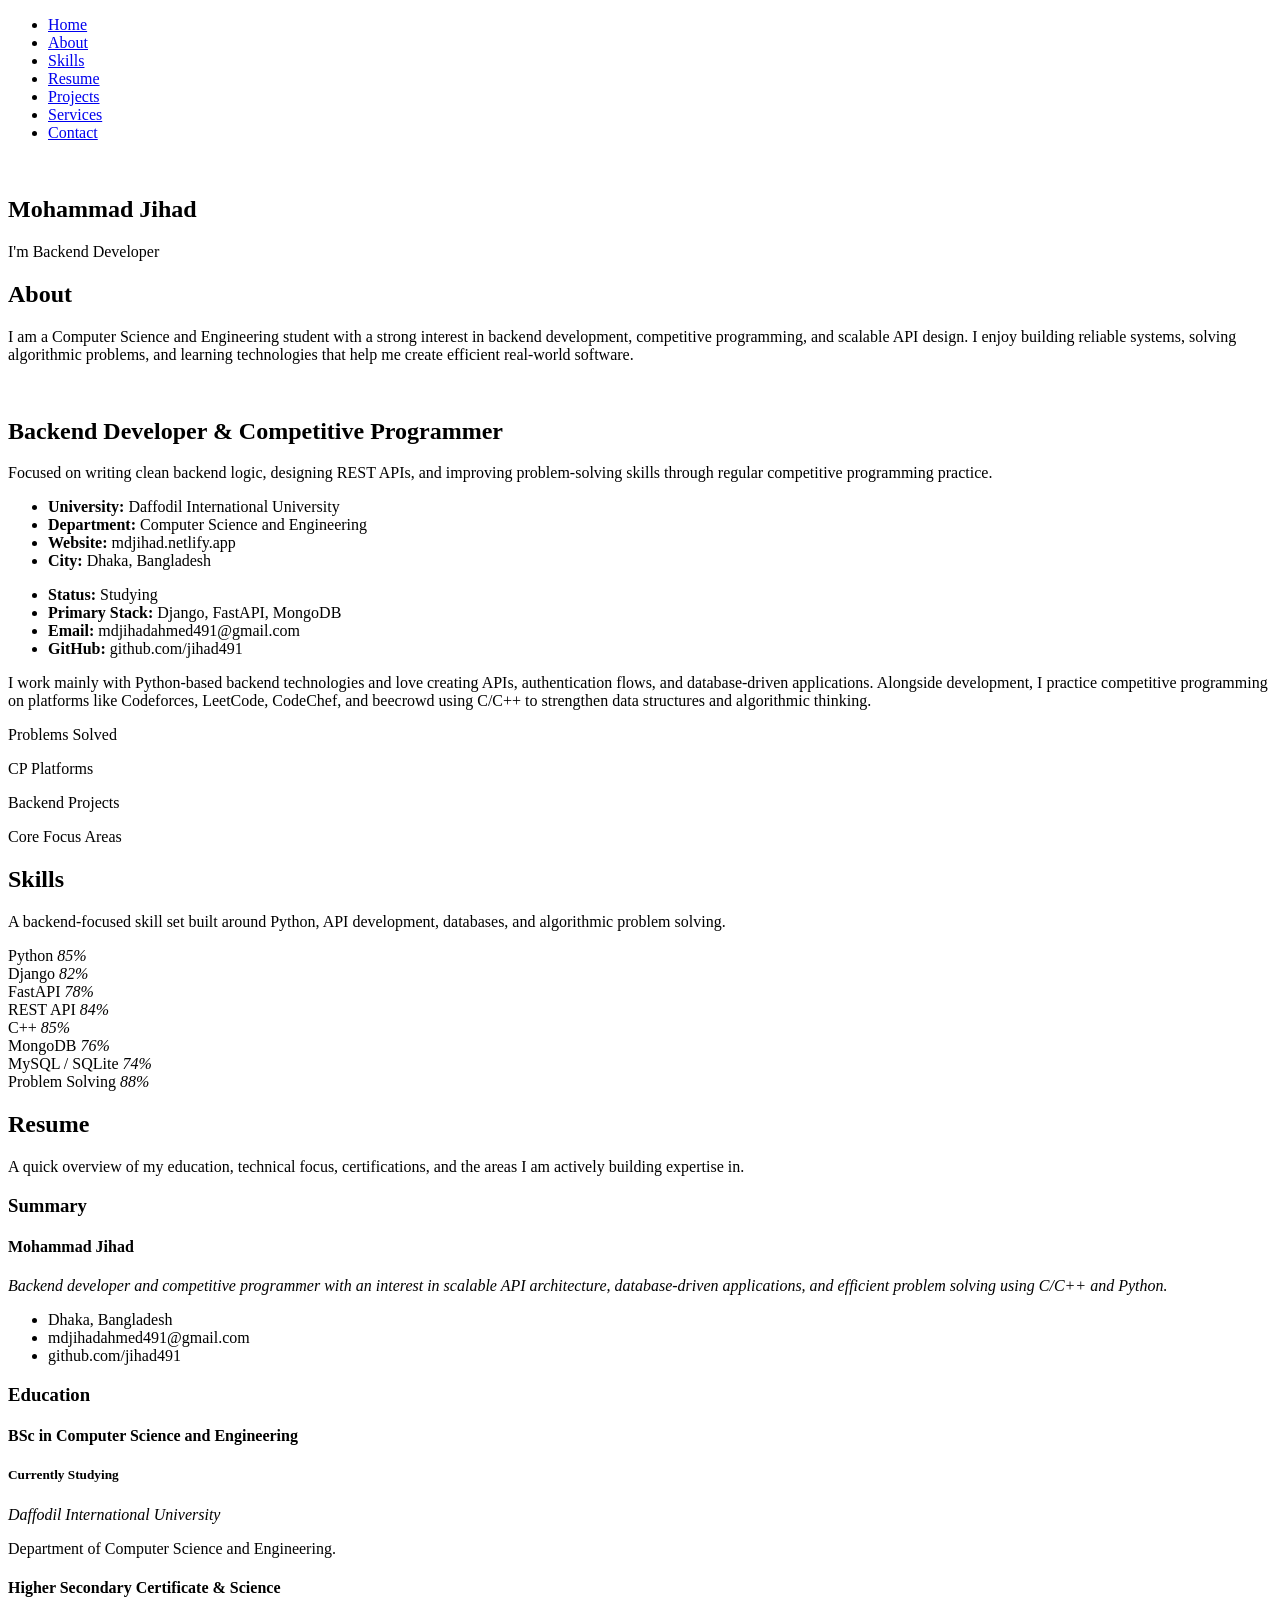
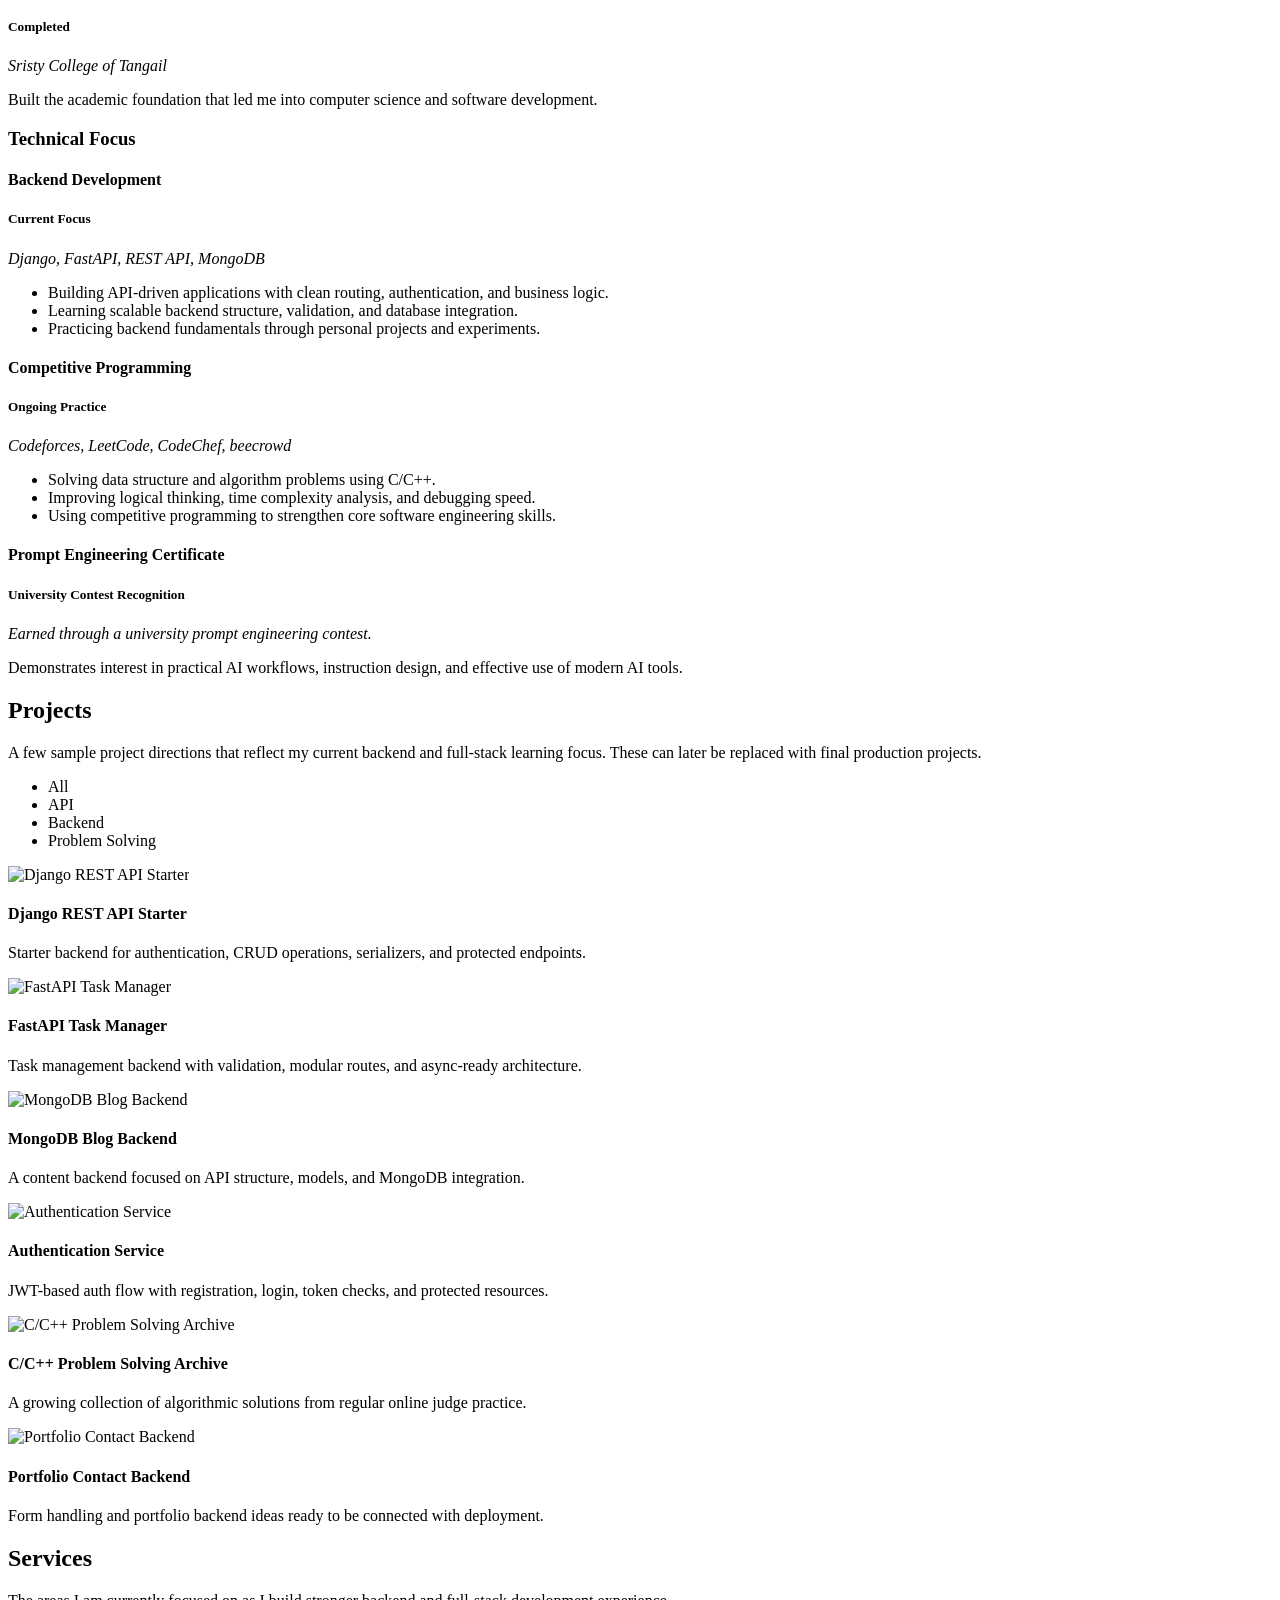
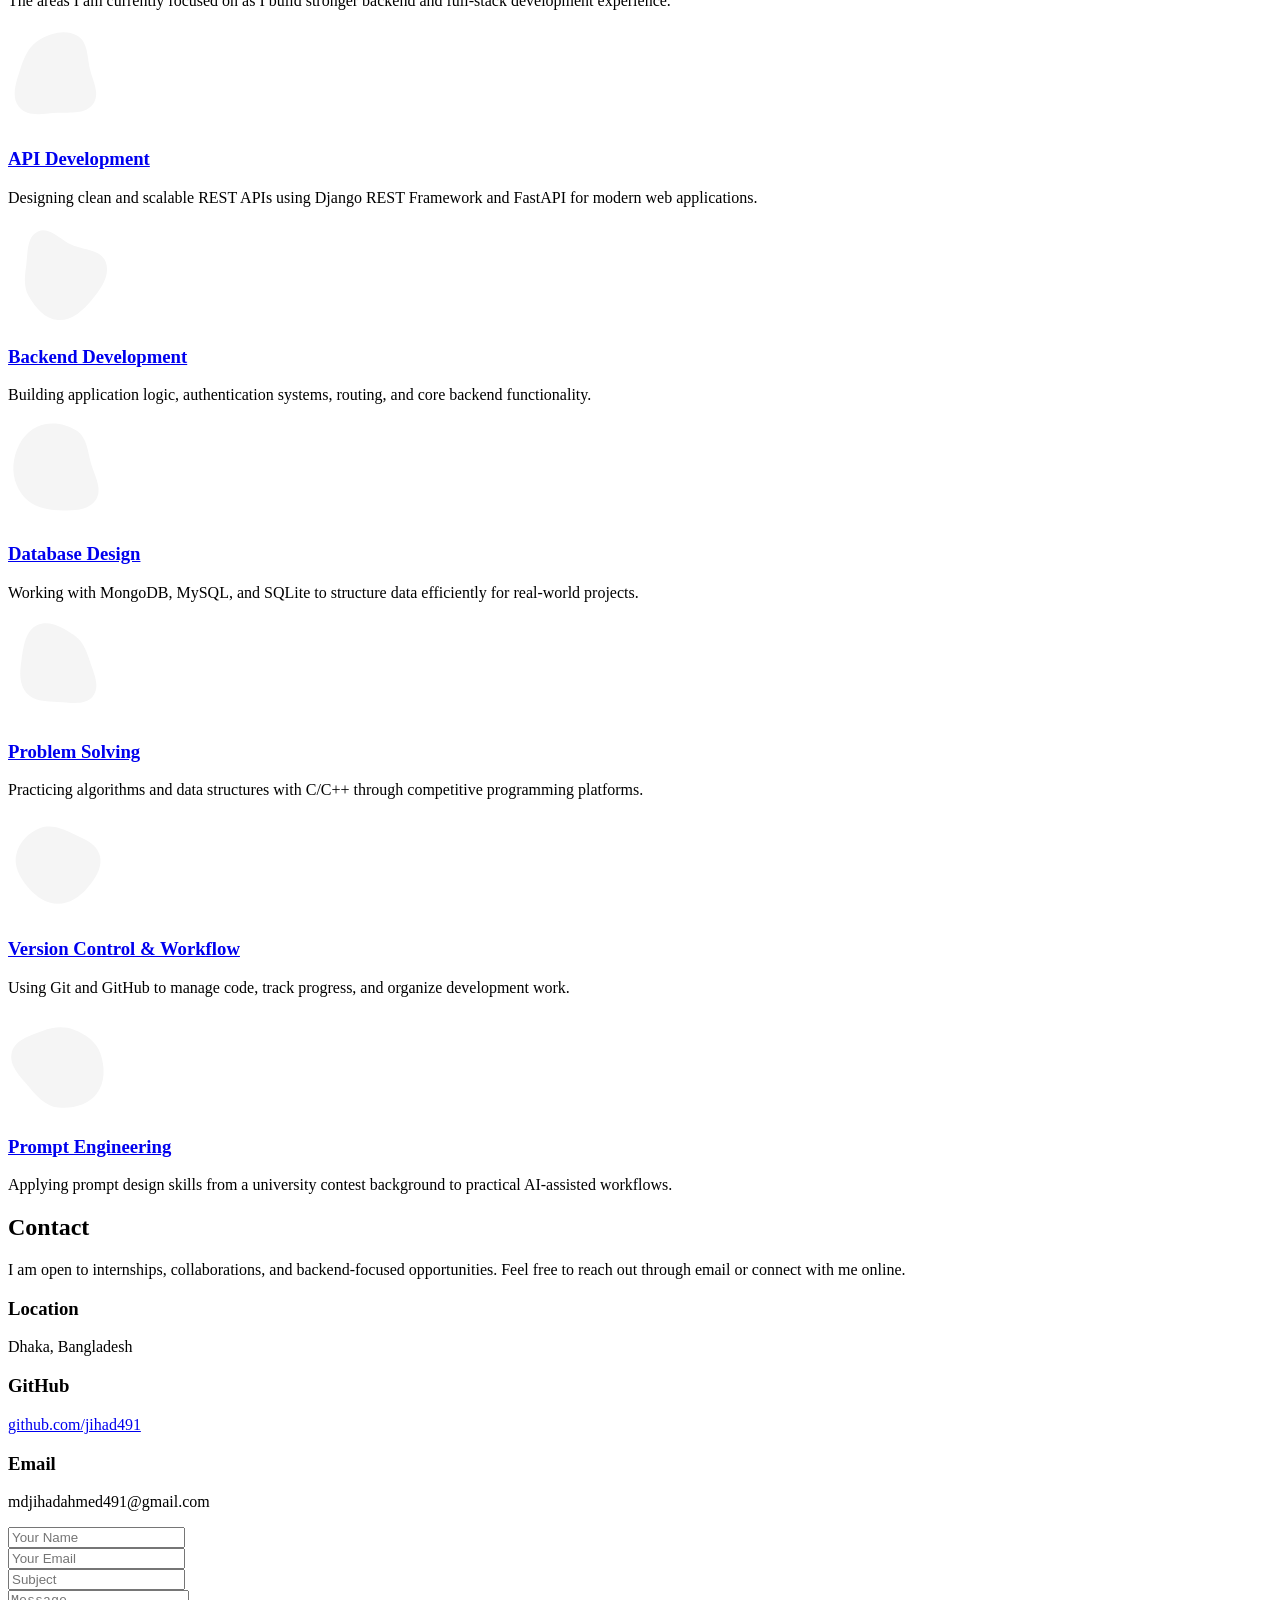
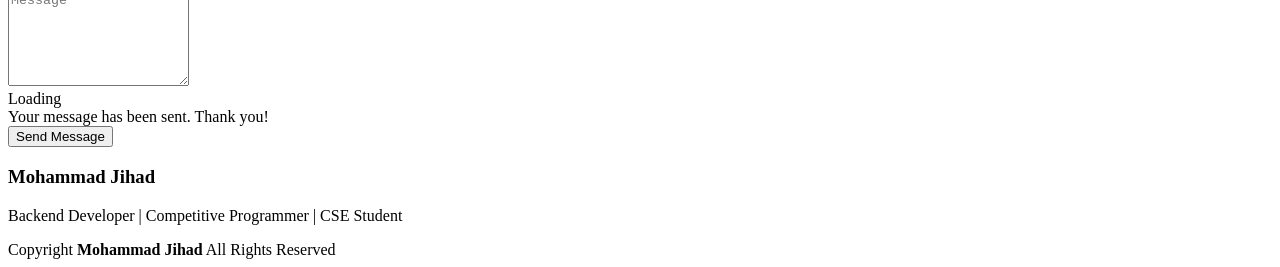
==== index.html @ f6884d3c "Rename Tesiting site/index.html to index.html" ====
<!DOCTYPE html>

<html lang="en">


<head>
<meta charset="utf-8"/>
<meta content="width=device-width, initial-scale=1.0" name="viewport"/>
<title>Mohammad Jihad | Backend Developer</title>
<meta content="Portfolio of Mohammad Jihad, a backend developer, competitive programmer, and CSE student focused on Django, FastAPI, REST APIs, MongoDB, and problem solving with C/C++." name="description"/>
<meta content="Mohammad Jihad, Backend Developer, Competitive Programmer, Django, FastAPI, REST API, MongoDB, C++, Python, Portfolio" name="keywords"/>
<!-- Favicons -->
<link href="assets/img/favicon.png" rel="icon"/>
<link href="assets/img/apple-touch-icon.png" rel="apple-touch-icon"/>
<!-- Fonts -->
<link href="https://fonts.googleapis.com/" rel="preconnect"/>
<link crossorigin="" href="https://fonts.gstatic.com/" rel="preconnect"/>
<link href="https://fonts.googleapis.com/css2?family=Roboto:ital,wght@0,100;0,300;0,400;0,500;0,700;0,900;1,100;1,300;1,400;1,500;1,700;1,900&amp;family=Poppins:ital,wght@0,100;0,200;0,300;0,400;0,500;0,600;0,700;0,800;0,900;1,100;1,200;1,300;1,400;1,500;1,600;1,700;1,800;1,900&amp;family=Raleway:ital,wght@0,100;0,200;0,300;0,400;0,500;0,600;0,700;0,800;0,900;1,100;1,200;1,300;1,400;1,500;1,600;1,700;1,800;1,900&amp;display=swap" rel="stylesheet"/>
<!-- Vendor CSS Files -->
<link href="assets/vendor/bootstrap/css/bootstrap.min.css" rel="stylesheet"/>
<link href="assets/vendor/bootstrap-icons/bootstrap-icons.css" rel="stylesheet"/>
<link href="assets/vendor/aos/aos.css" rel="stylesheet"/>
<link href="assets/vendor/glightbox/css/glightbox.min.css" rel="stylesheet"/>
<link href="assets/vendor/swiper/swiper-bundle.min.css" rel="stylesheet"/>
<!-- Main CSS File -->
<link href="assets/css/main.css" rel="stylesheet"/>
<!-- =======================================================
  * Template Name: MyResume
  * Template URL: https://bootstrapmade.com/free-html-bootstrap-template-my-resume/
  * Updated: Jun 29 2024 with Bootstrap v5.3.3
  * Author: BootstrapMade.com
  * License: https://bootstrapmade.com/license/
  ======================================================== -->
</head>
<body class="index-page">
<header class="header d-flex flex-column justify-content-center" id="header">
<i class="header-toggle d-xl-none bi bi-list"></i>
<nav class="navmenu" id="navmenu">
<ul>
<li><a class="active" href="#hero"><i class="bi bi-house navicon"></i><span>Home</span></a></li>
<li><a href="#about"><i class="bi bi-person navicon"></i><span>About</span></a></li><li><a href="#skills"><i class="bi bi-bar-chart navicon"></i><span>Skills</span></a></li>
<li><a href="#resume"><i class="bi bi-file-earmark-text navicon"></i><span>Resume</span></a></li>
<li><a href="#portfolio"><i class="bi bi-images navicon"></i><span>Projects</span></a></li>
<li><a href="#services"><i class="bi bi-hdd-stack navicon"></i><span>Services</span></a></li>
<li><a href="#contact"><i class="bi bi-envelope navicon"></i><span>Contact</span></a></li>
</ul>
</nav>
</header>
<main class="main">
<!-- Hero Section -->
<section class="hero section light-background" id="hero">
<img alt="" src="assets/img/hero-bg.jpg"/>
<div class="container" data-aos="zoom-out">
<div class="row justify-content-center">
<div class="col-lg-9">
<h2>Mohammad Jihad</h2>
<p>I'm <span class="typed" data-typed-items="Backend Developer, Competitive Programmer,API Developer">Backend Developer</span><span aria-hidden="true" class="typed-cursor typed-cursor--blink"></span></p>
<div class="social-links"><a href="https://github.com/jihad491" rel="noopener noreferrer" target="_blank"><i class="bi bi-github"></i></a><a href="https://www.facebook.com/jihad.vai.5" rel="noopener noreferrer" target="_blank"><i class="bi bi-facebook"></i></a><a href="https://www.instagram.com/jihad_491" rel="noopener noreferrer" target="_blank"><i class="bi bi-instagram"></i></a><a href="https://www.linkedin.com/in/mohammad-jihad491/" rel="noopener noreferrer" target="_blank"><i class="bi bi-linkedin"></i></a></div>
</div>
</div>
</section><!-- /Hero Section -->
<!-- About Section -->
<section class="about section" id="about">
<!-- Section Title -->
<div class="container section-title" data-aos="fade-up">
<h2>About</h2>
<p>I am a Computer Science and Engineering student with a strong interest in backend development, competitive programming, and scalable API design. I enjoy building reliable systems, solving algorithmic problems, and learning technologies that help me create efficient real-world software.</p>
</div><!-- End Section Title -->
<div class="container" data-aos="fade-up" data-aos-delay="100">
<div class="row gy-4 justify-content-center">
<div class="col-lg-4">
<img alt="" class="img-fluid" src="assets/img/profile-img.jpg"/>
</div>
<div class="col-lg-8 content">
<h2>Backend Developer &amp; Competitive Programmer</h2>
<p class="fst-italic py-3">Focused on writing clean backend logic, designing REST APIs, and improving problem-solving skills through regular competitive programming practice.</p>
<div class="row">
<div class="col-lg-6">
<ul><li><i class="bi bi-chevron-right"></i> <strong>University:</strong><span> Daffodil International University</span></li><li><i class="bi bi-chevron-right"></i> <strong>Department:</strong><span> Computer Science and Engineering</span></li><li><i class="bi bi-chevron-right"></i> <strong>Website:</strong><span> mdjihad.netlify.app</span></li><li><i class="bi bi-chevron-right"></i> <strong>City:</strong><span> Dhaka, Bangladesh</span></li></ul>
</div>
<div class="col-lg-6">
<ul><li><i class="bi bi-chevron-right"></i> <strong>Status:</strong><span> Studying</span></li><li><i class="bi bi-chevron-right"></i> <strong>Primary Stack:</strong><span> Django, FastAPI, MongoDB</span></li><li><i class="bi bi-chevron-right"></i> <strong>Email:</strong><span> mdjihadahmed491@gmail.com</span></li><li><i class="bi bi-chevron-right"></i> <strong>GitHub:</strong><span> github.com/jihad491</span></li></ul>
</div>
</div>
<p class="py-3">I work mainly with Python-based backend technologies and love creating APIs, authentication flows, and database-driven applications. Alongside development, I practice competitive programming on platforms like Codeforces, LeetCode, CodeChef, and beecrowd using C/C++ to strengthen data structures and algorithmic thinking.</p>
</div>
</div>
</div>
</section><!-- /About Section -->
<!-- Stats Section -->
<section class="stats section" id="stats">
<div class="container" data-aos="fade-up" data-aos-delay="100">
<div class="row gy-4">
<div class="col-lg-3 col-md-6 d-flex flex-column align-items-center">
<i class="bi bi-code-slash"></i>
<div class="stats-item">
<span class="purecounter" data-purecounter-duration="1" data-purecounter-end="300" data-purecounter-start="0"></span>
<p>Problems Solved</p>
</div>
</div><!-- End Stats Item -->
<div class="col-lg-3 col-md-6 d-flex flex-column align-items-center">
<i class="bi bi-trophy"></i>
<div class="stats-item">
<span class="purecounter" data-purecounter-duration="1" data-purecounter-end="4" data-purecounter-start="0"></span>
<p>CP Platforms</p>
</div>
</div><!-- End Stats Item -->
<div class="col-lg-3 col-md-6 d-flex flex-column align-items-center">
<i class="bi bi-hdd-network"></i>
<div class="stats-item">
<span class="purecounter" data-purecounter-duration="1" data-purecounter-end="6" data-purecounter-start="0"></span>
<p>Backend Projects</p>
</div>
</div><!-- End Stats Item -->
<div class="col-lg-3 col-md-6 d-flex flex-column align-items-center">
<i class="bi bi-cpu"></i>
<div class="stats-item">
<span class="purecounter" data-purecounter-duration="1" data-purecounter-end="3" data-purecounter-start="0"></span>
<p>Core Focus Areas</p>
</div>
</div><!-- End Stats Item -->
</div>
</div>
</section><!-- /Stats Section -->
<!-- Skills Section -->
<section class="skills section" id="skills">
<!-- Section Title -->
<div class="container section-title" data-aos="fade-up">
<h2>Skills</h2>
<p>A backend-focused skill set built around Python, API development, databases, and algorithmic problem solving.</p>
</div><!-- End Section Title -->
<div class="container" data-aos="fade-up" data-aos-delay="100">
<div class="row skills-content skills-animation">
<div class="col-lg-6"><div class="progress"><span class="skill"><span>Python</span> <i class="val">85%</i></span><div class="progress-bar-wrap"><div aria-valuemax="100" aria-valuemin="0" aria-valuenow="85" class="progress-bar" role="progressbar"></div></div></div><div class="progress"><span class="skill"><span>Django</span> <i class="val">82%</i></span><div class="progress-bar-wrap"><div aria-valuemax="100" aria-valuemin="0" aria-valuenow="82" class="progress-bar" role="progressbar"></div></div></div><div class="progress"><span class="skill"><span>FastAPI</span> <i class="val">78%</i></span><div class="progress-bar-wrap"><div aria-valuemax="100" aria-valuemin="0" aria-valuenow="78" class="progress-bar" role="progressbar"></div></div></div><div class="progress"><span class="skill"><span>REST API</span> <i class="val">84%</i></span><div class="progress-bar-wrap"><div aria-valuemax="100" aria-valuemin="0" aria-valuenow="84" class="progress-bar" role="progressbar"></div></div></div></div>
<div class="col-lg-6"><div class="progress"><span class="skill"><span>C++</span> <i class="val">85%</i></span><div class="progress-bar-wrap"><div aria-valuemax="100" aria-valuemin="0" aria-valuenow="85" class="progress-bar" role="progressbar"></div></div></div><div class="progress"><span class="skill"><span>MongoDB</span> <i class="val">76%</i></span><div class="progress-bar-wrap"><div aria-valuemax="100" aria-valuemin="0" aria-valuenow="76" class="progress-bar" role="progressbar"></div></div></div><div class="progress"><span class="skill"><span>MySQL / SQLite</span> <i class="val">74%</i></span><div class="progress-bar-wrap"><div aria-valuemax="100" aria-valuemin="0" aria-valuenow="74" class="progress-bar" role="progressbar"></div></div></div><div class="progress"><span class="skill"><span>Problem Solving</span> <i class="val">88%</i></span><div class="progress-bar-wrap"><div aria-valuemax="100" aria-valuemin="0" aria-valuenow="88" class="progress-bar" role="progressbar"></div></div></div></div>
</div>
</div>
</section><!-- /Skills Section -->
<!-- Resume Section -->
<section class="resume section" id="resume">
<!-- Section Title -->
<div class="container section-title" data-aos="fade-up">
<h2>Resume</h2>
<p>A quick overview of my education, technical focus, certifications, and the areas I am actively building expertise in.</p>
</div><!-- End Section Title -->
<div class="container">
<div class="row">
<div class="col-lg-6" data-aos="fade-up" data-aos-delay="100"><h3 class="resume-title">Summary</h3>
<div class="resume-item pb-0">
<h4>Mohammad Jihad</h4>
<p><em>Backend developer and competitive programmer with an interest in scalable API architecture, database-driven applications, and efficient problem solving using C/C++ and Python.</em></p>
<ul>
<li>Dhaka, Bangladesh</li>
<li>mdjihadahmed491@gmail.com</li>
<li>github.com/jihad491</li>
</ul>
</div>
<h3 class="resume-title">Education</h3>
<div class="resume-item">
<h4>BSc in Computer Science and Engineering</h4>
<h5>Currently Studying</h5>
<p><em>Daffodil International University</em></p>
<p>Department of Computer Science and Engineering.</p>
</div>
<div class="resume-item">
<h4>Higher Secondary Certificate &amp; Science</h4>
<h5>Completed</h5>
<p><em>Sristy College of Tangail</em></p>
<p>Built the academic foundation that led me into computer science and software development.</p>
</div></div>
<div class="col-lg-6" data-aos="fade-up" data-aos-delay="200"><h3 class="resume-title">Technical Focus</h3>
<div class="resume-item">
<h4>Backend Development</h4>
<h5>Current Focus</h5>
<p><em>Django, FastAPI, REST API, MongoDB</em></p>
<ul>
<li>Building API-driven applications with clean routing, authentication, and business logic.</li>
<li>Learning scalable backend structure, validation, and database integration.</li>
<li>Practicing backend fundamentals through personal projects and experiments.</li>
</ul>
</div>
<div class="resume-item">
<h4>Competitive Programming</h4>
<h5>Ongoing Practice</h5>
<p><em>Codeforces, LeetCode, CodeChef, beecrowd</em></p>
<ul>
<li>Solving data structure and algorithm problems using C/C++.</li>
<li>Improving logical thinking, time complexity analysis, and debugging speed.</li>
<li>Using competitive programming to strengthen core software engineering skills.</li>
</ul>
</div>
<div class="resume-item">
<h4>Prompt Engineering Certificate</h4>
<h5>University Contest Recognition</h5>
<p><em>Earned through a university prompt engineering contest.</em></p>
<p>Demonstrates interest in practical AI workflows, instruction design, and effective use of modern AI tools.</p>
</div></div>
</div>
</div>
</section><!-- /Resume Section -->
<!-- Portfolio Section -->
<section class="portfolio section" id="portfolio">
<!-- Section Title -->
<div class="container section-title" data-aos="fade-up">
<h2>Projects</h2>
<p>A few sample project directions that reflect my current backend and full-stack learning focus. These can later be replaced with final production projects.</p>
</div><!-- End Section Title -->
<div class="container">
<div class="isotope-layout" data-default-filter="*" data-layout="masonry" data-sort="original-order">
<ul class="portfolio-filters isotope-filters" data-aos="fade-up" data-aos-delay="100"><li class="filter-active" data-filter="*">All</li><li data-filter=".filter-api">API</li><li data-filter=".filter-backend">Backend</li><li data-filter=".filter-cp">Problem Solving</li></ul><!-- End Portfolio Filters -->
<div class="row gy-4 isotope-container" data-aos="fade-up" data-aos-delay="200"><div class="col-lg-4 col-md-6 portfolio-item isotope-item filter-api">
<img alt="Django REST API Starter" class="img-fluid" src="assets/img/masonry-portfolio/masonry-portfolio-1.jpg"/>
<div class="portfolio-info">
<h4>Django REST API Starter</h4>
<p>Starter backend for authentication, CRUD operations, serializers, and protected endpoints.</p>
<a class="glightbox preview-link" data-gallery="portfolio-gallery" href="assets/img/masonry-portfolio/masonry-portfolio-1.jpg" title="Django REST API Starter"><i class="bi bi-zoom-in"></i></a>
<a class="details-link" href="https://github.com/jihad491" rel="noopener noreferrer" target="_blank" title="GitHub Profile"><i class="bi bi-link-45deg"></i></a>
</div>
</div><div class="col-lg-4 col-md-6 portfolio-item isotope-item filter-backend">
<img alt="FastAPI Task Manager" class="img-fluid" src="assets/img/masonry-portfolio/masonry-portfolio-2.jpg"/>
<div class="portfolio-info">
<h4>FastAPI Task Manager</h4>
<p>Task management backend with validation, modular routes, and async-ready architecture.</p>
<a class="glightbox preview-link" data-gallery="portfolio-gallery" href="assets/img/masonry-portfolio/masonry-portfolio-2.jpg" title="FastAPI Task Manager"><i class="bi bi-zoom-in"></i></a>
<a class="details-link" href="https://github.com/jihad491" rel="noopener noreferrer" target="_blank" title="GitHub Profile"><i class="bi bi-link-45deg"></i></a>
</div>
</div><div class="col-lg-4 col-md-6 portfolio-item isotope-item filter-backend">
<img alt="MongoDB Blog Backend" class="img-fluid" src="assets/img/masonry-portfolio/masonry-portfolio-3.jpg"/>
<div class="portfolio-info">
<h4>MongoDB Blog Backend</h4>
<p>A content backend focused on API structure, models, and MongoDB integration.</p>
<a class="glightbox preview-link" data-gallery="portfolio-gallery" href="assets/img/masonry-portfolio/masonry-portfolio-3.jpg" title="MongoDB Blog Backend"><i class="bi bi-zoom-in"></i></a>
<a class="details-link" href="https://github.com/jihad491" rel="noopener noreferrer" target="_blank" title="GitHub Profile"><i class="bi bi-link-45deg"></i></a>
</div>
</div><div class="col-lg-4 col-md-6 portfolio-item isotope-item filter-api">
<img alt="Authentication Service" class="img-fluid" src="assets/img/masonry-portfolio/masonry-portfolio-4.jpg"/>
<div class="portfolio-info">
<h4>Authentication Service</h4>
<p>JWT-based auth flow with registration, login, token checks, and protected resources.</p>
<a class="glightbox preview-link" data-gallery="portfolio-gallery" href="assets/img/masonry-portfolio/masonry-portfolio-4.jpg" title="Authentication Service"><i class="bi bi-zoom-in"></i></a>
<a class="details-link" href="https://github.com/jihad491" rel="noopener noreferrer" target="_blank" title="GitHub Profile"><i class="bi bi-link-45deg"></i></a>
</div>
</div><div class="col-lg-4 col-md-6 portfolio-item isotope-item filter-cp">
<img alt="C/C++ Problem Solving Archive" class="img-fluid" src="assets/img/masonry-portfolio/masonry-portfolio-5.jpg"/>
<div class="portfolio-info">
<h4>C/C++ Problem Solving Archive</h4>
<p>A growing collection of algorithmic solutions from regular online judge practice.</p>
<a class="glightbox preview-link" data-gallery="portfolio-gallery" href="assets/img/masonry-portfolio/masonry-portfolio-5.jpg" title="C/C++ Problem Solving Archive"><i class="bi bi-zoom-in"></i></a>
<a class="details-link" href="https://github.com/jihad491" rel="noopener noreferrer" target="_blank" title="GitHub Profile"><i class="bi bi-link-45deg"></i></a>
</div>
</div><div class="col-lg-4 col-md-6 portfolio-item isotope-item filter-backend">
<img alt="Portfolio Contact Backend" class="img-fluid" src="assets/img/masonry-portfolio/masonry-portfolio-6.jpg"/>
<div class="portfolio-info">
<h4>Portfolio Contact Backend</h4>
<p>Form handling and portfolio backend ideas ready to be connected with deployment.</p>
<a class="glightbox preview-link" data-gallery="portfolio-gallery" href="assets/img/masonry-portfolio/masonry-portfolio-6.jpg" title="Portfolio Contact Backend"><i class="bi bi-zoom-in"></i></a>
<a class="details-link" href="https://github.com/jihad491" rel="noopener noreferrer" target="_blank" title="GitHub Profile"><i class="bi bi-link-45deg"></i></a>
</div>
</div></div><!-- End Portfolio Container -->
</div>
</div>
</section><!-- /Portfolio Section -->
<!-- Services Section -->
<section class="services section" id="services">
<!-- Section Title -->
<div class="container section-title" data-aos="fade-up">
<h2>Services</h2>
<p>The areas I am currently focused on as I build stronger backend and full-stack development experience.</p>
</div><!-- End Section Title -->
<div class="container">
<div class="row gy-4">
<div class="col-lg-4 col-md-6" data-aos="fade-up" data-aos-delay="100">
<div class="service-item item-cyan position-relative">
<div class="icon">
<svg height="100" viewbox="0 0 600 600" width="100" xmlns="http://www.w3.org/2000/svg">
<path d="M300,521.0016835830174C376.1290562159157,517.8887921683347,466.0731472004068,529.7835943286574,510.70327084640275,468.03025145048787C554.3714126377745,407.6079735673963,508.03601936045806,328.9844924480964,491.2728898941984,256.3432110539036C474.5976632858925,184.082847569629,479.9380746630129,96.60480741107993,416.23090153303,58.64404602377083C348.86323505073057,18.502131276798302,261.93793281208167,40.57373210992963,193.5410806939664,78.93577620505333C130.42746243093433,114.334589627462,98.30271207620316,179.96522072025542,76.75703585869454,249.04625023123273C51.97151888228291,328.5150500222984,13.704378332031375,421.85034740162234,66.52175969318436,486.19268352777647C119.04800174914682,550.1803526380478,217.28368757567262,524.383925680826,300,521.0016835830174" fill="#f5f5f5" stroke="none" stroke-width="0"></path>
</svg>
<i class="bi bi-hdd-network"></i>
</div>
<a class="stretched-link" href="#">
<h3>API Development</h3>
</a>
<p>Designing clean and scalable REST APIs using Django REST Framework and FastAPI for modern web applications.</p>
</div>
</div><!-- End Service Item -->
<div class="col-lg-4 col-md-6" data-aos="fade-up" data-aos-delay="200">
<div class="service-item item-orange position-relative">
<div class="icon">
<svg height="100" viewbox="0 0 600 600" width="100" xmlns="http://www.w3.org/2000/svg">
<path d="M300,582.0697525312426C382.5290701553225,586.8405444964366,449.9789794690241,525.3245884688669,502.5850820975895,461.55621195738473C556.606425686781,396.0723002908107,615.8543463187945,314.28637112970534,586.6730223649479,234.56875336149918C558.9533121215079,158.8439757836574,454.9685369536778,164.00468322053177,381.49747125262974,130.76875717737553C312.15926192815925,99.40240125094834,248.97055460311594,18.661163978235184,179.8680185752513,50.54337015887873C110.5421016452524,82.52863877960104,119.82277516462835,180.83849132639028,109.12597500060166,256.43424936330496C100.08760227029461,320.3096726198365,92.17705696193138,384.0621239912766,124.79988738764834,439.7174275375508C164.83382741302287,508.01625554203684,220.96474134820875,577.5009287672846,300,582.0697525312426" fill="#f5f5f5" stroke="none" stroke-width="0"></path>
</svg>
<i class="bi bi-server"></i>
</div>
<a class="stretched-link" href="#">
<h3>Backend Development</h3>
</a>
<p>Building application logic, authentication systems, routing, and core backend functionality.</p>
</div>
</div><!-- End Service Item -->
<div class="col-lg-4 col-md-6" data-aos="fade-up" data-aos-delay="300">
<div class="service-item item-teal position-relative">
<div class="icon">
<svg height="100" viewbox="0 0 600 600" width="100" xmlns="http://www.w3.org/2000/svg">
<path d="M300,541.5067337569781C382.14930387511276,545.0595476570109,479.8736841581634,548.3450877840088,526.4010558755058,480.5488172755941C571.5218469581645,414.80211281144784,517.5187510058486,332.0715597781072,496.52539010469104,255.14436215662573C477.37192572678356,184.95920475031193,473.57363656557914,105.61284051026155,413.0603344069578,65.22779650032875C343.27470386102294,18.654635553484475,251.2091493199835,5.337323636656869,175.0934190732945,40.62881213300186C97.87086631185822,76.43348514350839,51.98124368387456,156.15599469081315,36.44837278890362,239.84606092416172C21.716077023791087,319.22268207091537,43.775223500013084,401.1760424656574,96.891909868211,461.97329694683043C147.22146801428983,519.5804099606455,223.5754009179313,538.201503339737,300,541.5067337569781" fill="#f5f5f5" stroke="none" stroke-width="0"></path>
</svg>
<i class="bi bi-database"></i>
</div>
<a class="stretched-link" href="#">
<h3>Database Design</h3>
</a>
<p>Working with MongoDB, MySQL, and SQLite to structure data efficiently for real-world projects.</p>
</div>
</div><!-- End Service Item -->
<div class="col-lg-4 col-md-6" data-aos="fade-up" data-aos-delay="400">
<div class="service-item item-red position-relative">
<div class="icon">
<svg height="100" viewbox="0 0 600 600" width="100" xmlns="http://www.w3.org/2000/svg">
<path d="M300,503.46388370962813C374.79870501325706,506.71871716319447,464.8034551963731,527.1746412648533,510.4981551193396,467.86667711651364C555.9287308511215,408.9015244558933,512.6030010748507,327.5744911775523,490.211057578863,256.5855673507754C471.097692560561,195.9906835881958,447.69079081568157,138.11976852964426,395.19560036434837,102.3242989838813C329.3053358748298,57.3949838291264,248.02791733380457,8.279543830951368,175.87071277845988,42.242879143198664C103.41431057327972,76.34704239035025,93.79494320519305,170.9812938413882,81.28167332365135,250.07896920659033C70.17666984294237,320.27484674793965,64.84698225790005,396.69656628748305,111.28512138212992,450.4950937839243C156.20124167950087,502.5303643271138,231.32542653798444,500.4755392045468,300,503.46388370962813" fill="#f5f5f5" stroke="none" stroke-width="0"></path>
</svg>
<i class="bi bi-code-square"></i>
</div>
<a class="stretched-link" href="#">
<h3>Problem Solving</h3>
</a>
<p>Practicing algorithms and data structures with C/C++ through competitive programming platforms.</p>
<a class="stretched-link" href="#"></a>
</div>
</div><!-- End Service Item -->
<div class="col-lg-4 col-md-6" data-aos="fade-up" data-aos-delay="500">
<div class="service-item item-indigo position-relative">
<div class="icon">
<svg height="100" viewbox="0 0 600 600" width="100" xmlns="http://www.w3.org/2000/svg">
<path d="M300,532.3542879108572C369.38199826031484,532.3153073249985,429.10787420159085,491.63046689027357,474.5244479745417,439.17860296908856C522.8885846962883,383.3225815378663,569.1668002868075,314.3205725914397,550.7432151929288,242.7694973846089C532.6665558377875,172.5657663291529,456.2379748765914,142.6223662098291,390.3689995646985,112.34683881706744C326.66090330228417,83.06452184765237,258.84405631176094,53.51806209861945,193.32584062364296,78.48882559362697C121.61183558270385,105.82097193414197,62.805066853699245,167.19869350419734,48.57481801355237,242.6138429142374C34.843463184063346,315.3850353017275,76.69343916112496,383.4422959591041,125.22947124332185,439.3748458443577C170.7312796277747,491.8107796887764,230.57421082200815,532.3932930995766,300,532.3542879108572" fill="#f5f5f5" stroke="none" stroke-width="0"></path>
</svg>
<i class="bi bi-git"></i>
</div>
<a class="stretched-link" href="#">
<h3>Version Control &amp; Workflow</h3>
</a>
<p>Using Git and GitHub to manage code, track progress, and organize development work.</p>
<a class="stretched-link" href="#"></a>
</div>
</div><!-- End Service Item -->
<div class="col-lg-4 col-md-6" data-aos="fade-up" data-aos-delay="600">
<div class="service-item item-pink position-relative">
<div class="icon">
<svg height="100" viewbox="0 0 600 600" width="100" xmlns="http://www.w3.org/2000/svg">
<path d="M300,566.797414625762C385.7384707136149,576.1784315230908,478.7894351017131,552.8928747891023,531.9192734346935,484.94944893311C584.6109503024035,417.5663521118492,582.489472248146,322.67544863468447,553.9536738515405,242.03673114598146C529.1557734026468,171.96086150256528,465.24506316201064,127.66468636344209,395.9583748389544,100.7403814666027C334.2173773831606,76.7482773500951,269.4350130405921,84.62216499799875,207.1952322260088,107.2889140133804C132.92018162631612,134.33871894543012,41.79353780512637,160.00259165414826,22.644507872594943,236.69541883565114C3.319112789854554,314.0945973066697,72.72355303640163,379.243833228382,124.04198916343866,440.3218312028393C172.9286146004772,498.5055451809895,224.45579914871206,558.5317968840102,300,566.797414625762" fill="#f5f5f5" stroke="none" stroke-width="0"></path>
</svg>
<i class="bi bi-cpu"></i>
</div>
<a class="stretched-link" href="#">
<h3>Prompt Engineering</h3>
</a>
<p>Applying prompt design skills from a university contest background to practical AI-assisted workflows.</p>
<a class="stretched-link" href="#"></a>
</div>
</div><!-- End Service Item -->
</div>
</div>
</section><!-- /Services Section -->
<!-- Testimonials Section -->
<!-- /Testimonials Section -->
<!-- Contact Section -->
<section class="contact section" id="contact">
<!-- Section Title -->
<div class="container section-title" data-aos="fade-up">
<h2>Contact</h2>
<p>I am open to internships, collaborations, and backend-focused opportunities. Feel free to reach out through email or connect with me online.</p>
</div><!-- End Section Title -->
<div class="container" data-aos="fade" data-aos-delay="100">
<div class="row gy-4">
<div class="col-lg-4">
<div class="info-item d-flex" data-aos="fade-up" data-aos-delay="200">
<i class="bi bi-geo-alt flex-shrink-0"></i>
<div>
<h3>Location</h3>
<p>Dhaka, Bangladesh</p>
</div>
</div><!-- End Info Item -->
<div class="info-item d-flex" data-aos="fade-up" data-aos-delay="300">
<i class="bi bi-github flex-shrink-0"></i>
<div>
<h3>GitHub</h3>
<p><a href="https://github.com/jihad491" rel="noopener noreferrer" target="_blank">github.com/jihad491</a></p>
</div>
</div><!-- End Info Item -->
<div class="info-item d-flex" data-aos="fade-up" data-aos-delay="400">
<i class="bi bi-envelope flex-shrink-0"></i>
<div>
<h3>Email</h3>
<p>mdjihadahmed491@gmail.com</p>
</div>
</div><!-- End Info Item -->
</div>
<div class="col-lg-8">
<form name="contact" method="POST" data-netlify="true" netlify class="php-email-form">
  <input type="hidden" name="form-name" value="contact">

  <div class="row gy-4">

    <div class="col-md-6">
      <input type="text" name="name" class="form-control" placeholder="Your Name" required>
    </div>

    <div class="col-md-6">
      <input type="email" name="email" class="form-control" placeholder="Your Email" required>
    </div>

    <div class="col-md-12">
      <input type="text" name="subject" class="form-control" placeholder="Subject" required>
    </div>

    <div class="col-md-12">
      <textarea name="message" class="form-control" rows="6" placeholder="Message" required></textarea>
    </div>

    <!-- Template style messages -->
    <div class="col-md-12">
      <div class="loading">Loading</div>
      <div class="error-message"></div>
      <div class="sent-message">Your message has been sent. Thank you!</div>
    </div>

    <div class="col-md-12 text-center">
      <button type="submit">Send Message</button>
    </div>

  </div>
</form>
</div><!-- End Contact Form -->
</div>
</div>
</section><!-- /Contact Section -->
</main>
<footer class="footer position-relative light-background" id="footer">
<div class="container">
<h3 class="sitename">Mohammad Jihad</h3>
<p>Backend Developer | Competitive Programmer | CSE Student</p>
<div class="social-links d-flex justify-content-center"><a href="https://github.com/jihad491" rel="noopener noreferrer" target="_blank"><i class="bi bi-github"></i></a><a href="https://www.facebook.com/jihad.vai.5" rel="noopener noreferrer" target="_blank"><i class="bi bi-facebook"></i></a><a href="https://www.instagram.com/jihad_491" rel="noopener noreferrer" target="_blank"><i class="bi bi-instagram"></i></a><a href="https://www.linkedin.com/in/mohammad-jihad491/" rel="noopener noreferrer" target="_blank"><i class="bi bi-linkedin"></i></a></div>
<div class="container">
<div class="copyright">
<span>Copyright</span> <strong class="px-1 sitename">Mohammad Jihad</strong> <span>All Rights Reserved</span>
</div>
<div class="credits">
<!-- All the links in the footer should remain intact. -->
<!-- You can delete the links only if you've purchased the pro version. -->
<!-- Licensing information: https://bootstrapmade.com/license/ -->
<!-- Purchase the pro version with working PHP/AJAX contact form: [buy-url] -->
<!---Designed by <a href="https://bootstrapmade.com/">BootstrapMade</a> Distribuited by <a href="https://themewagon.com">ThemeWagon</a> --->
</div>
</div>
</div>
</footer>
<!-- Scroll Top -->
<a class="scroll-top d-flex align-items-center justify-content-center" href="#" id="scroll-top"><i class="bi bi-arrow-up-short"></i></a>
<!-- Preloader -->
<div id="preloader"></div>
<!-- Vendor JS Files -->
<script src="assets/vendor/bootstrap/js/bootstrap.bundle.min.js"></script>
<script src="assets/vendor/php-email-form/validate.js"></script>
<script src="assets/vendor/aos/aos.js"></script>
<script src="assets/vendor/typed.js/typed.umd.js"></script>
<script src="assets/vendor/purecounter/purecounter_vanilla.js"></script>
<script src="assets/vendor/waypoints/noframework.waypoints.js"></script>
<script src="assets/vendor/glightbox/js/glightbox.min.js"></script>
<script src="assets/vendor/imagesloaded/imagesloaded.pkgd.min.js"></script>
<script src="assets/vendor/isotope-layout/isotope.pkgd.min.js"></script>
<script src="assets/vendor/swiper/swiper-bundle.min.js"></script>
<!-- Main JS File -->
<script src="assets/js/main.js"></script>
</body>

</html>
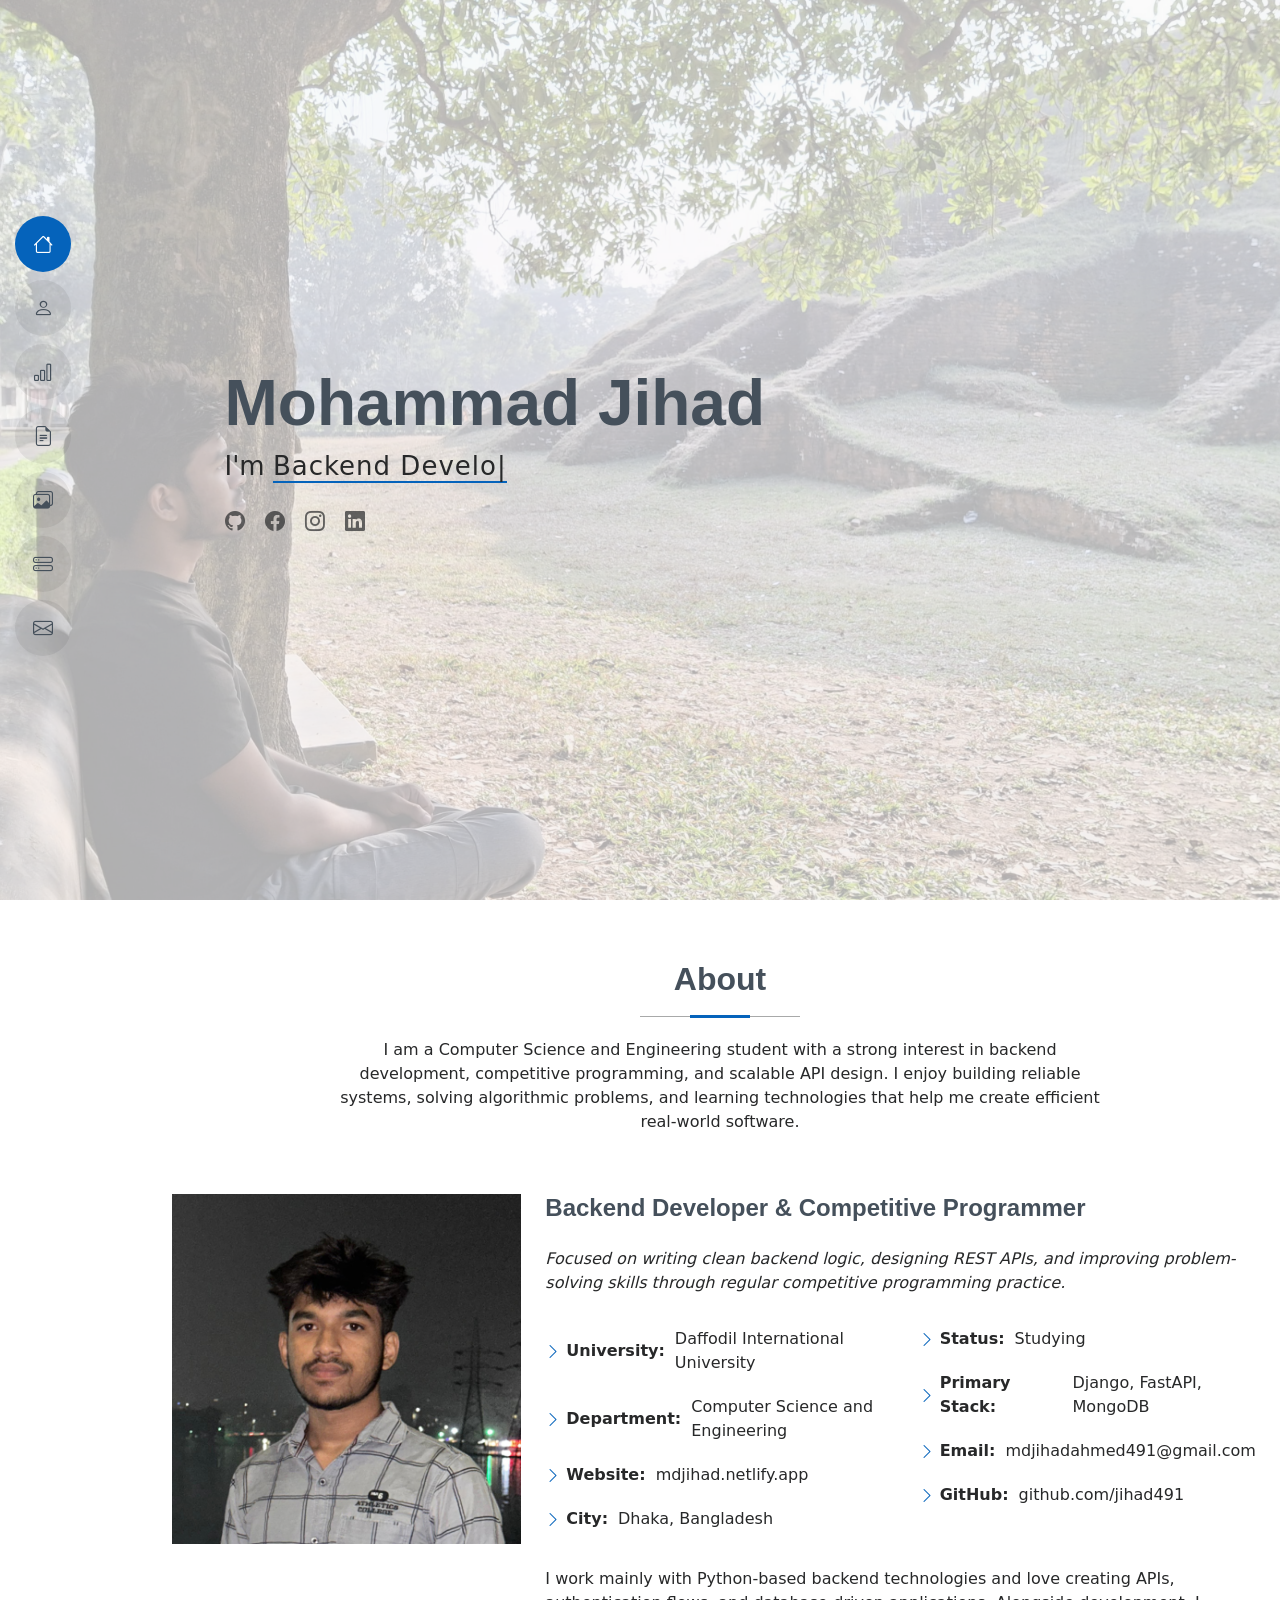
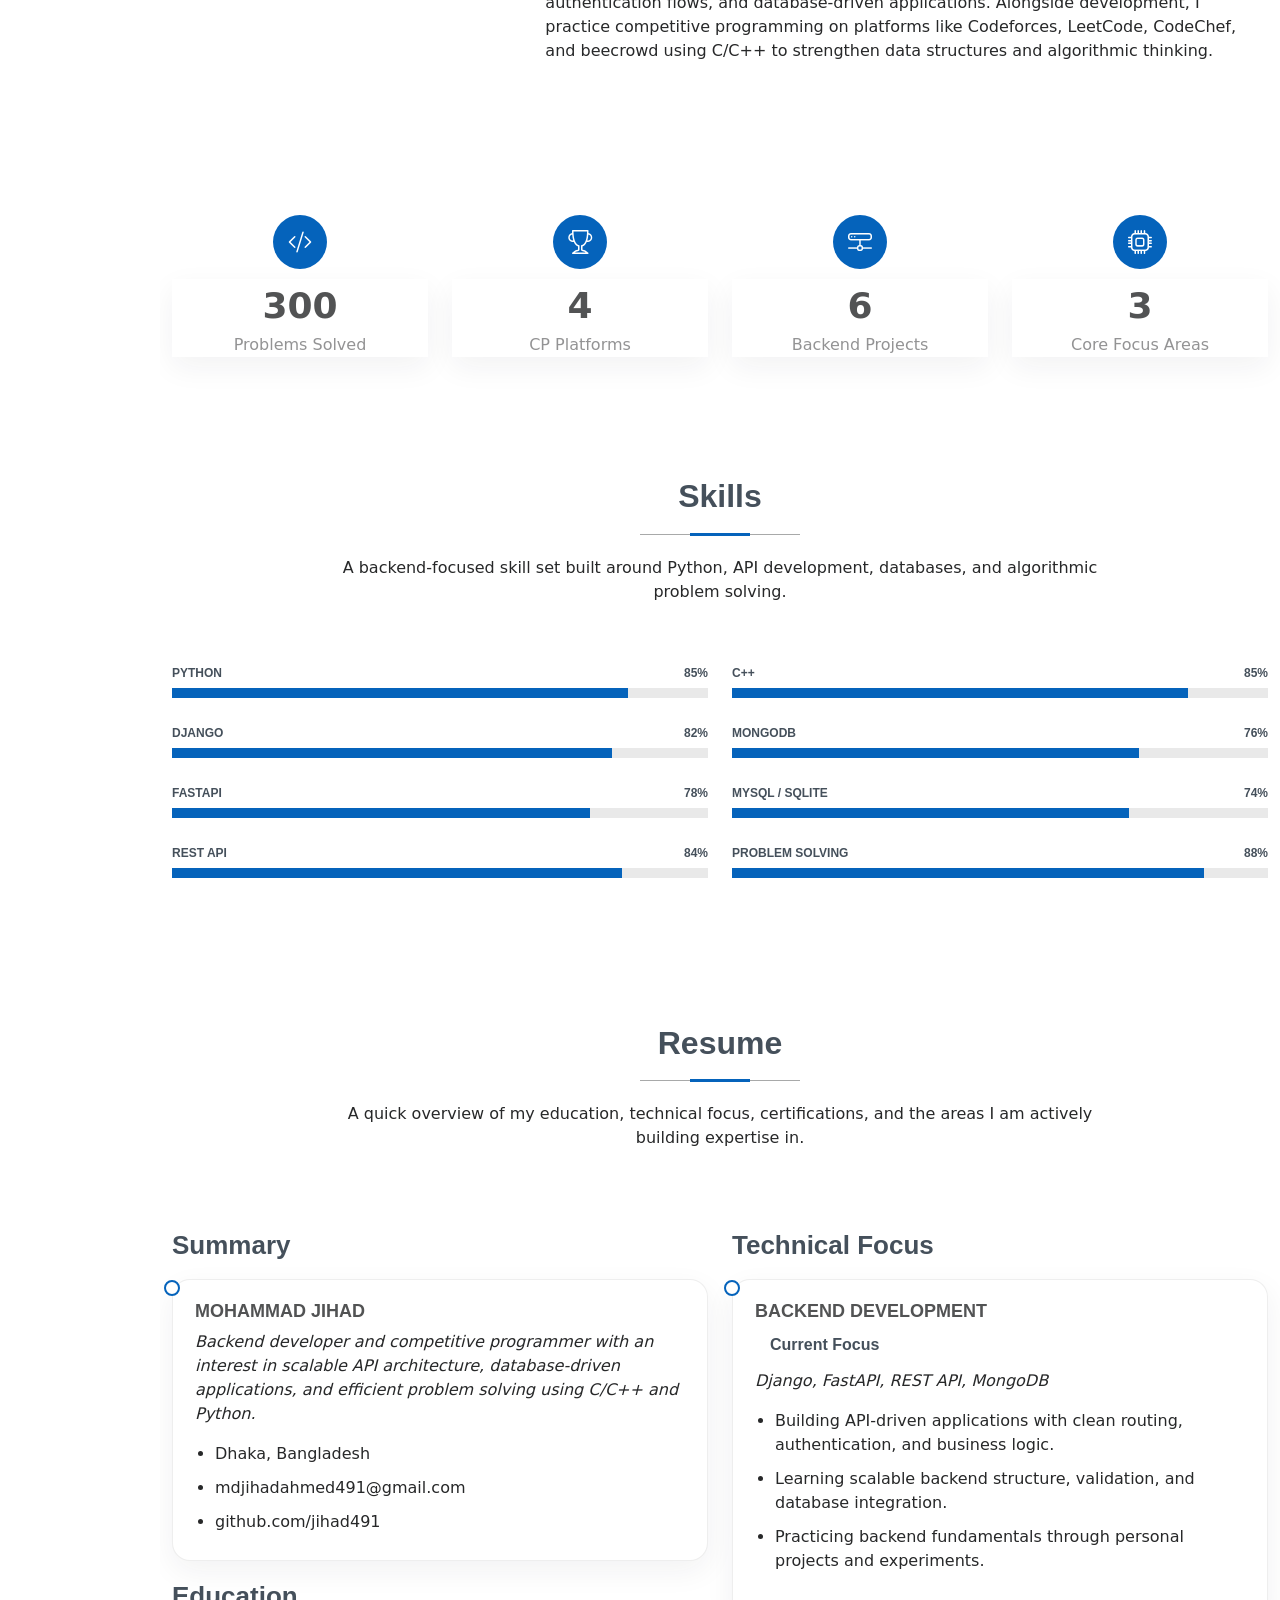
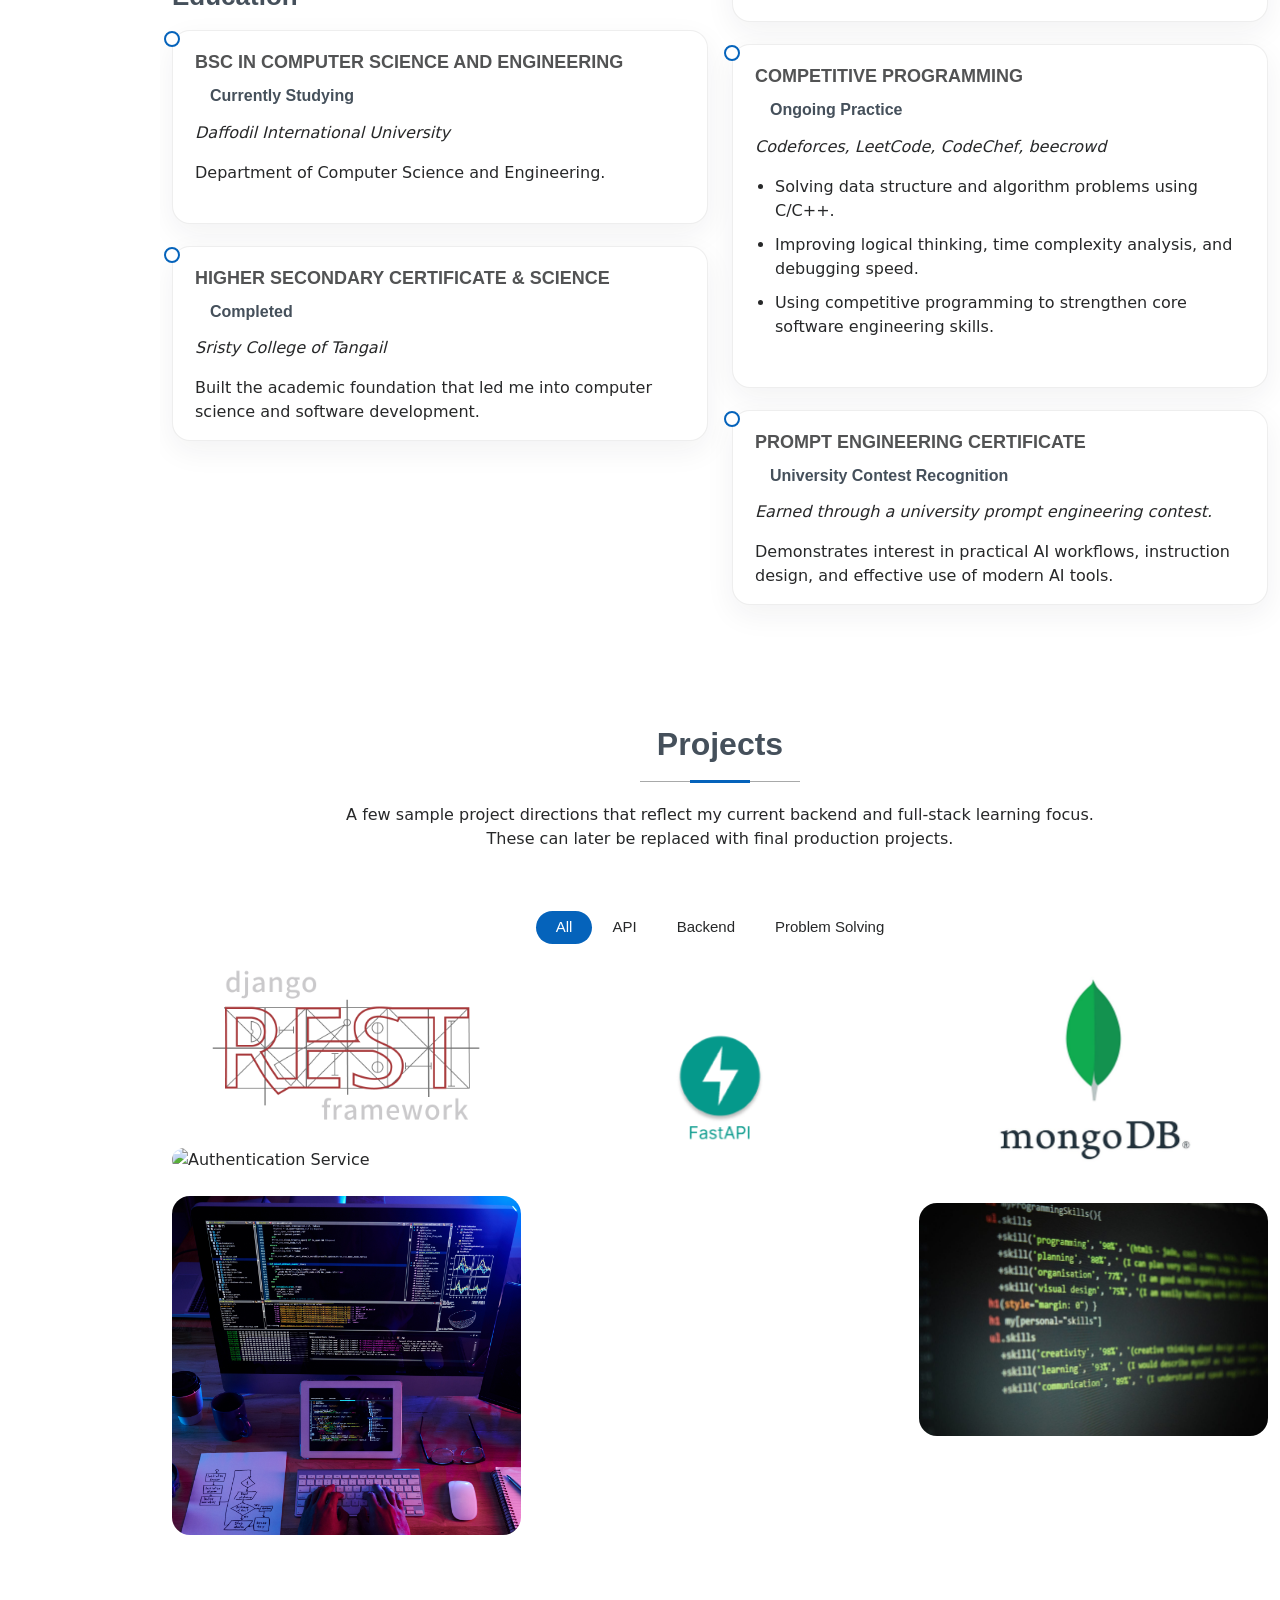
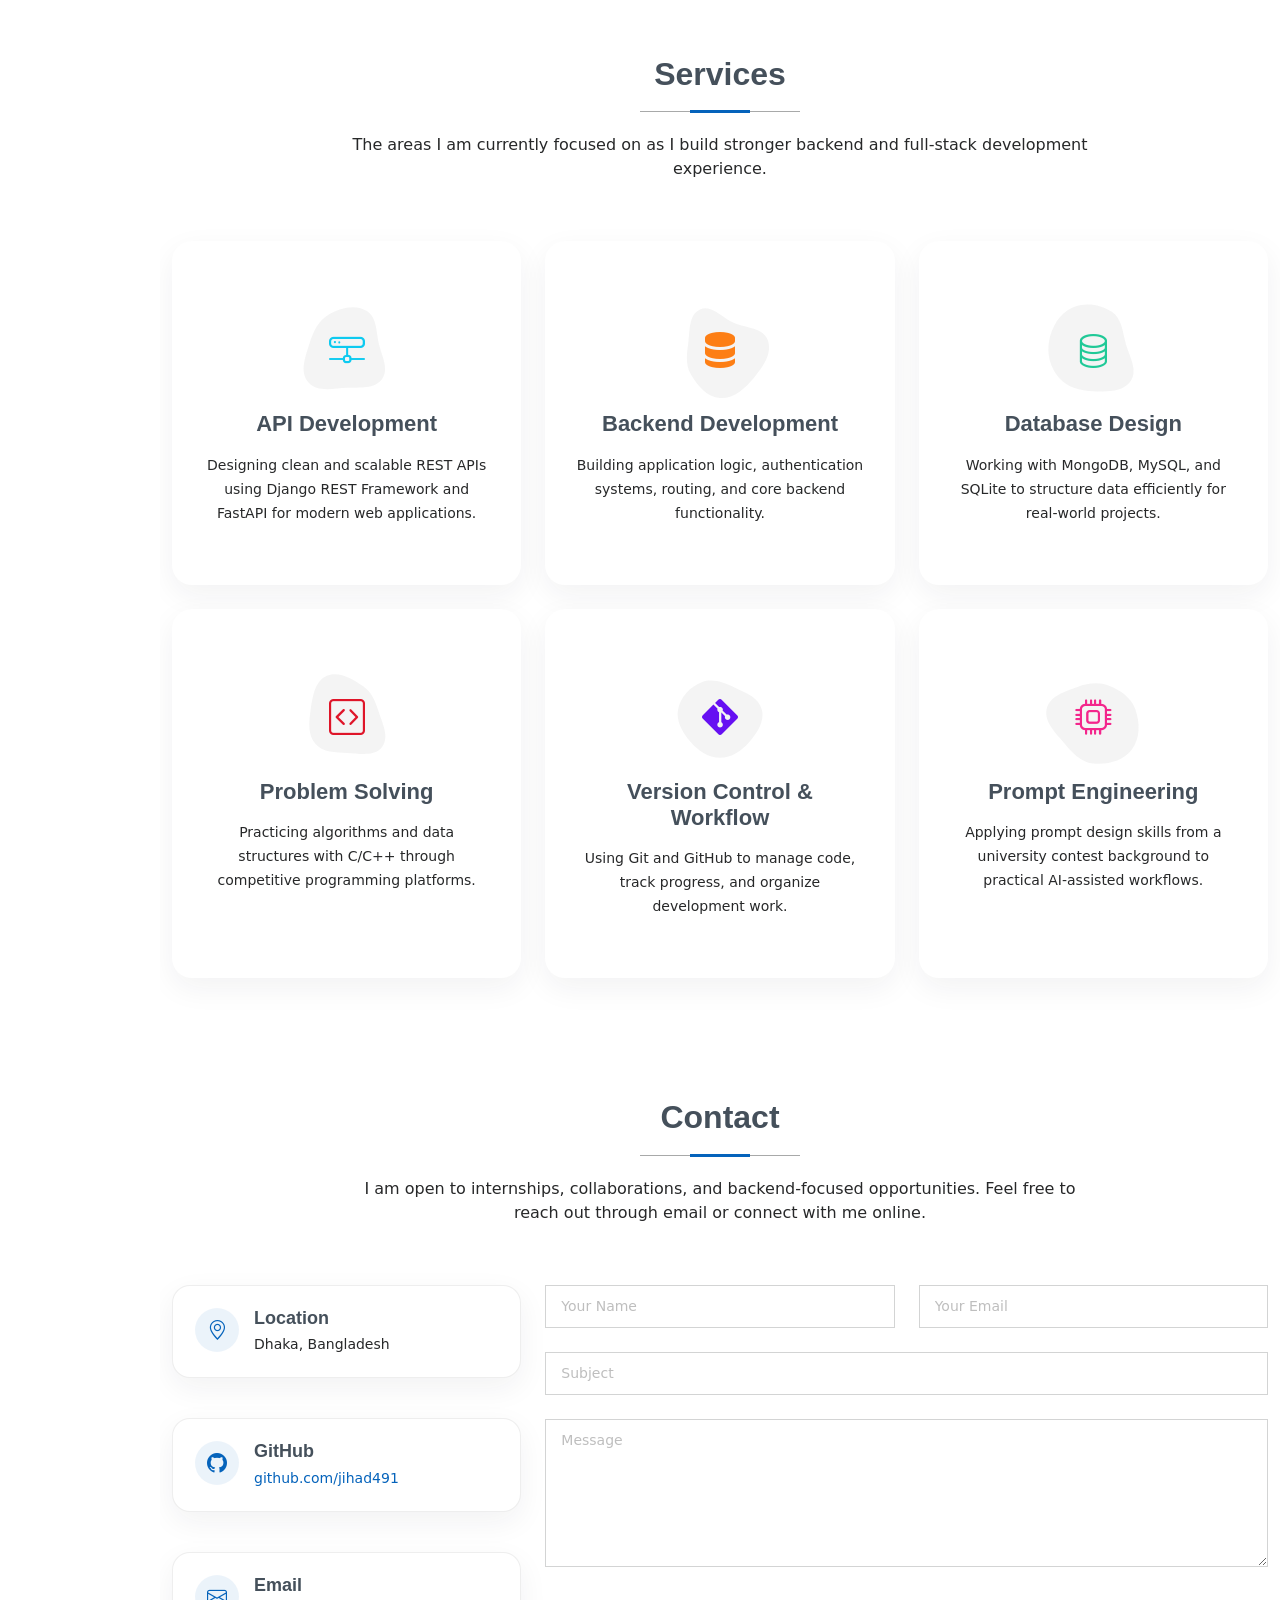
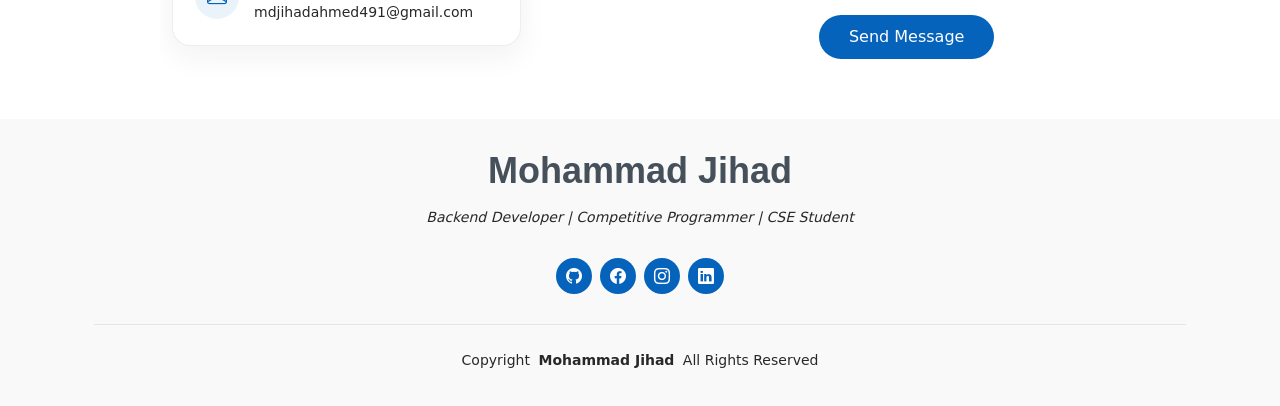
==== commit 2510a6ca: "Update title in index.html" ====
--- a/index.html
+++ b/index.html
@@ -6,7 +6,7 @@
 <head>
 <meta charset="utf-8"/>
 <meta content="width=device-width, initial-scale=1.0" name="viewport"/>
-<title>Mohammad Jihad | Backend Developer</title>
+<title>Mohammad Jihad</title>
 <meta content="Portfolio of Mohammad Jihad, a backend developer, competitive programmer, and CSE student focused on Django, FastAPI, REST APIs, MongoDB, and problem solving with C/C++." name="description"/>
 <meta content="Mohammad Jihad, Backend Developer, Competitive Programmer, Django, FastAPI, REST API, MongoDB, C++, Python, Portfolio" name="keywords"/>
 <!-- Favicons -->
--- a/assets/css/main.css
+++ b/assets/css/main.css
@@ -0,0 +1,1507 @@
+/**
+* Template Name: MyResume
+* Template URL: https://bootstrapmade.com/free-html-bootstrap-template-my-resume/
+* Updated: Jun 29 2024 with Bootstrap v5.3.3
+* Author: BootstrapMade.com
+* License: https://bootstrapmade.com/license/
+*/
+
+/*--------------------------------------------------------------
+# Font & Color Variables
+# Help: https://bootstrapmade.com/color-system/
+--------------------------------------------------------------*/
+/* Fonts */
+:root {
+  --default-font: "Roboto",  system-ui, -apple-system, "Segoe UI", Roboto, "Helvetica Neue", Arial, "Noto Sans", "Liberation Sans", sans-serif, "Apple Color Emoji", "Segoe UI Emoji", "Segoe UI Symbol", "Noto Color Emoji";
+  --heading-font: "Raleway",  sans-serif;
+  --nav-font: "Poppins",  sans-serif;
+}
+
+/* Global Colors - The following color variables are used throughout the website. Updating them here will change the color scheme of the entire website */
+:root { 
+  --background-color: #ffffff; /* Background color for the entire website, including individual sections */
+  --default-color: #272829; /* Default color used for the majority of the text content across the entire website */
+  --heading-color: #45505b; /* Color for headings, subheadings and title throughout the website */
+  --accent-color: #0563bb; /* Accent color that represents your brand on the website. It's used for buttons, links, and other elements that need to stand out */
+  --surface-color: #ffffff; /* The surface color is used as a background of boxed elements within sections, such as cards, icon boxes, or other elements that require a visual separation from the global background. */
+  --contrast-color: #ffffff; /* Contrast color for text, ensuring readability against backgrounds of accent, heading, or default colors. */
+}
+
+/* Nav Menu Colors - The following color variables are used specifically for the navigation menu. They are separate from the global colors to allow for more customization options */
+:root {
+  --nav-color: #45505b;  /* The default color of the main navmenu links */
+  --nav-hover-color: #0563bb; /* Applied to main navmenu links when they are hovered over or active */
+  --nav-mobile-background-color: #ffffff; /* Used as the background color for mobile navigation menu */
+  --nav-dropdown-background-color: #ffffff; /* Used as the background color for dropdown items that appear when hovering over primary navigation items */
+  --nav-dropdown-color: #212529; /* Used for navigation links of the dropdown items in the navigation menu. */
+  --nav-dropdown-hover-color: #0563bb; /* Similar to --nav-hover-color, this color is applied to dropdown navigation links when they are hovered over. */
+}
+
+/* Color Presets - These classes override global colors when applied to any section or element, providing reuse of the sam color scheme. */
+
+.light-background {
+  --background-color: #f9f9f9;
+  --surface-color: #ffffff;
+}
+
+.dark-background {
+  --background-color: #060606;
+  --default-color: #ffffff;
+  --heading-color: #ffffff;
+  --surface-color: #252525;
+  --contrast-color: #ffffff;
+}
+
+/* Smooth scroll */
+:root {
+  scroll-behavior: smooth;
+}
+
+/*--------------------------------------------------------------
+# General Styling & Shared Classes
+--------------------------------------------------------------*/
+body {
+  color: var(--default-color);
+  background-color: var(--background-color);
+  font-family: var(--default-font);
+}
+
+a {
+  color: var(--accent-color);
+  text-decoration: none;
+  transition: 0.3s;
+}
+
+a:hover {
+  color: color-mix(in srgb, var(--accent-color), transparent 25%);
+  text-decoration: none;
+}
+
+h1,
+h2,
+h3,
+h4,
+h5,
+h6 {
+  color: var(--heading-color);
+  font-family: var(--heading-font);
+}
+
+/* PHP Email Form Messages
+------------------------------*/
+.php-email-form .error-message {
+  display: none;
+  background: #df1529;
+  color: #ffffff;
+  text-align: left;
+  padding: 15px;
+  margin-bottom: 24px;
+  font-weight: 600;
+}
+
+.php-email-form .sent-message {
+  display: none;
+  color: #ffffff;
+  background: #059652;
+  text-align: center;
+  padding: 15px;
+  margin-bottom: 24px;
+  font-weight: 600;
+}
+
+.php-email-form .loading {
+  display: none;
+  background: var(--surface-color);
+  text-align: center;
+  padding: 15px;
+  margin-bottom: 24px;
+}
+
+.php-email-form .loading:before {
+  content: "";
+  display: inline-block;
+  border-radius: 50%;
+  width: 24px;
+  height: 24px;
+  margin: 0 10px -6px 0;
+  border: 3px solid var(--accent-color);
+  border-top-color: var(--surface-color);
+  animation: php-email-form-loading 1s linear infinite;
+}
+
+@keyframes php-email-form-loading {
+  0% {
+    transform: rotate(0deg);
+  }
+
+  100% {
+    transform: rotate(360deg);
+  }
+}
+
+/*--------------------------------------------------------------
+# Global Header
+--------------------------------------------------------------*/
+.header {
+  color: var(--default-color);
+  position: fixed;
+  top: 0;
+  left: 0;
+  bottom: 0;
+  padding: 0 15px;
+  transition: all ease-in-out 0.3s;
+  overflow-y: auto;
+  z-index: 997;
+  min-width: 200px;
+}
+
+@media (max-width: 1199px) {
+  .header {
+    background-color: var(--background-color);
+    border-right: 1px solid color-mix(in srgb, var(--default-color), transparent 90%);
+    width: 300px;
+    left: -100%;
+  }
+}
+
+@media (min-width: 1200px) and (max-width: 1600px) {
+  .header~main {
+    margin-left: 160px;
+  }
+
+  .header~main .hero {
+    margin-left: -160px;
+    width: 100vw;
+  }
+}
+
+.header.header-show {
+  left: 0;
+}
+
+.header .header-toggle {
+  color: var(--contrast-color);
+  background-color: var(--accent-color);
+  font-size: 22px;
+  display: flex;
+  align-items: center;
+  justify-content: center;
+  width: 40px;
+  height: 40px;
+  border-radius: 50%;
+  cursor: pointer;
+  position: fixed;
+  top: 15px;
+  right: 15px;
+  z-index: 9999;
+  transition: background-color 0.3s;
+}
+
+.header .header-toggle:hover {
+  color: var(--contrast-color);
+  background-color: color-mix(in srgb, var(--accent-color) 90%, white 15%);
+}
+
+/*--------------------------------------------------------------
+# Navigation Menu
+--------------------------------------------------------------*/
+.navmenu {
+  padding: 0;
+  z-index: 9997;
+}
+
+.navmenu ul {
+  list-style: none;
+  padding: 0 0 20px 0;
+  margin: 0;
+  width: 140px;
+}
+
+.navmenu a,
+.navmenu a:focus {
+  color: var(--nav-color);
+  font-family: var(--nav-font);
+  display: flex;
+  align-items: center;
+  padding: 10px 18px;
+  margin-bottom: 8px;
+  font-size: 15px;
+  border-radius: 50px;
+  background: color-mix(in srgb, var(--default-color), transparent 92%);
+  height: 56px;
+  width: 100%;
+  overflow: hidden;
+  transition: 0.3s;
+}
+
+.navmenu a i,
+.navmenu a:focus i {
+  font-size: 20px;
+}
+
+.navmenu a span,
+.navmenu a:focus span {
+  padding: 0 5px 0 7px;
+}
+
+@media (min-width: 992px) {
+
+  .navmenu a,
+  .navmenu a:focus {
+    max-width: 56px;
+  }
+
+  .navmenu a span,
+  .navmenu a:focus span {
+    display: none;
+  }
+}
+
+.navmenu a:hover,
+.navmenu .active,
+.navmenu .active:focus,
+.navmenu li:hover>a {
+  color: var(--contrast-color);
+  background: var(--nav-hover-color);
+}
+
+.navmenu a:hover,
+.navmenu li:hover>a {
+  max-width: 100%;
+  color: var(--contrast-color);
+}
+
+.navmenu a:hover span,
+.navmenu li:hover>a span {
+  display: block;
+}
+
+/*--------------------------------------------------------------
+# Global Footer
+--------------------------------------------------------------*/
+.footer {
+  color: var(--default-color);
+  background-color: var(--background-color);
+  font-size: 14px;
+  text-align: center;
+  padding: 30px 0;
+  position: relative;
+}
+
+.footer h3 {
+  font-size: 36px;
+  font-weight: 700;
+  position: relative;
+  padding: 0;
+  margin: 0 0 15px 0;
+}
+
+.footer p {
+  font-size: 15;
+  font-style: italic;
+  padding: 0;
+  margin: 0 0 30px 0;
+}
+
+.footer .social-links {
+  margin: 0 0 30px 0;
+}
+
+.footer .social-links a {
+  font-size: 16px;
+  display: flex;
+  align-items: center;
+  justify-content: center;
+  background: var(--accent-color);
+  color: var(--contrast-color);
+  line-height: 1;
+  margin: 0 4px;
+  border-radius: 50%;
+  text-align: center;
+  width: 36px;
+  height: 36px;
+  transition: 0.3s;
+}
+
+.footer .social-links a:hover {
+  background: color-mix(in srgb, var(--accent-color), transparent 20%);
+  text-decoration: none;
+}
+
+.footer .copyright {
+  padding-top: 25px;
+  border-top: 1px solid color-mix(in srgb, var(--default-color), transparent 90%);
+}
+
+.footer .credits {
+  font-size: 13px;
+  padding-top: 5px;
+}
+
+/*--------------------------------------------------------------
+# Preloader
+--------------------------------------------------------------*/
+#preloader {
+  position: fixed;
+  inset: 0;
+  z-index: 999999;
+  overflow: hidden;
+  background: var(--background-color);
+  transition: all 0.6s ease-out;
+}
+
+#preloader:before {
+  content: "";
+  position: fixed;
+  top: calc(50% - 30px);
+  left: calc(50% - 30px);
+  border: 6px solid #ffffff;
+  border-color: var(--accent-color) transparent var(--accent-color) transparent;
+  border-radius: 50%;
+  width: 60px;
+  height: 60px;
+  animation: animate-preloader 1.5s linear infinite;
+}
+
+@keyframes animate-preloader {
+  0% {
+    transform: rotate(0deg);
+  }
+
+  100% {
+    transform: rotate(360deg);
+  }
+}
+
+/*--------------------------------------------------------------
+# Scroll Top Button
+--------------------------------------------------------------*/
+.scroll-top {
+  position: fixed;
+  visibility: hidden;
+  opacity: 0;
+  right: 15px;
+  bottom: -15px;
+  z-index: 99999;
+  background-color: var(--accent-color);
+  width: 44px;
+  height: 44px;
+  border-radius: 50px;
+  transition: all 0.4s;
+}
+
+.scroll-top i {
+  font-size: 24px;
+  color: var(--contrast-color);
+  line-height: 0;
+}
+
+.scroll-top:hover {
+  background-color: color-mix(in srgb, var(--accent-color), transparent 20%);
+  color: var(--contrast-color);
+}
+
+.scroll-top.active {
+  visibility: visible;
+  opacity: 1;
+  bottom: 15px;
+}
+
+/*--------------------------------------------------------------
+# Disable aos animation delay on mobile devices
+--------------------------------------------------------------*/
+@media screen and (max-width: 768px) {
+  [data-aos-delay] {
+    transition-delay: 0 !important;
+  }
+}
+
+/*--------------------------------------------------------------
+# Global Page Titles & Breadcrumbs
+--------------------------------------------------------------*/
+.page-title {
+  --background-color: color-mix(in srgb, var(--default-color), transparent 96%);
+  color: var(--default-color);
+  background-color: var(--background-color);
+  padding: 20px 0;
+  position: relative;
+}
+
+.page-title h1 {
+  font-size: 28px;
+  font-weight: 700;
+  margin: 0;
+}
+
+.page-title .breadcrumbs ol {
+  display: flex;
+  flex-wrap: wrap;
+  list-style: none;
+  padding: 0 0 10px 0;
+  margin: 0;
+  font-size: 14px;
+  font-weight: 400;
+}
+
+.page-title .breadcrumbs ol li+li {
+  padding-left: 10px;
+}
+
+.page-title .breadcrumbs ol li+li::before {
+  content: "/";
+  display: inline-block;
+  padding-right: 10px;
+  color: color-mix(in srgb, var(--default-color), transparent 70%);
+}
+
+/*--------------------------------------------------------------
+# Global Sections
+--------------------------------------------------------------*/
+section,
+.section {
+  color: var(--default-color);
+  background-color: var(--background-color);
+  padding: 60px 0;
+  overflow: clip;
+}
+
+/*--------------------------------------------------------------
+# Global Section Titles
+--------------------------------------------------------------*/
+.section-title {
+  text-align: center;
+  padding-bottom: 60px;
+  position: relative;
+}
+
+.section-title h2 {
+  font-size: 32px;
+  font-weight: 700;
+  margin-bottom: 20px;
+  padding-bottom: 20px;
+  position: relative;
+}
+
+.section-title h2:before {
+  content: "";
+  position: absolute;
+  display: block;
+  width: 160px;
+  height: 1px;
+  background: color-mix(in srgb, var(--default-color), transparent 60%);
+  left: 0;
+  right: 0;
+  bottom: 1px;
+  margin: auto;
+}
+
+.section-title h2::after {
+  content: "";
+  position: absolute;
+  display: block;
+  width: 60px;
+  height: 3px;
+  background: var(--accent-color);
+  left: 0;
+  right: 0;
+  bottom: 0;
+  margin: auto;
+}
+
+.section-title p {
+  margin-bottom: 0;
+}
+
+/*--------------------------------------------------------------
+# Hero Section
+--------------------------------------------------------------*/
+.hero {
+  width: 100%;
+  min-height: 100vh;
+  position: relative;
+  padding: 80px 0;
+  display: flex;
+  align-items: center;
+  justify-content: center;
+}
+
+.hero img {
+  position: absolute;
+  inset: 0;
+  display: block;
+  width: 100%;
+  height: 100%;
+  object-fit: cover;
+  z-index: 1;
+}
+
+.hero:before {
+  content: "";
+  background: color-mix(in srgb, var(--background-color), transparent 30%);
+  position: absolute;
+  inset: 0;
+  z-index: 2;
+}
+
+.hero .container {
+  position: relative;
+  z-index: 3;
+}
+
+.hero h2 {
+  margin: 0;
+  font-size: 64px;
+  font-weight: 700;
+}
+
+.hero p {
+  margin: 5px 0 0 0;
+  font-size: 26px;
+}
+
+.hero p span {
+  letter-spacing: 1px;
+  border-bottom: 2px solid var(--accent-color);
+}
+
+.hero .social-links {
+  margin-top: 25px;
+}
+
+.hero .social-links a {
+  font-size: 20px;
+  display: inline-block;
+  color: color-mix(in srgb, var(--default-color), transparent 30%);
+  line-height: 1;
+  margin-right: 20px;
+  transition: 0.3s;
+}
+
+.hero .social-links a:hover {
+  color: var(--accent-color);
+}
+
+@media (max-width: 768px) {
+
+  .hero img {
+    object-fit: cover;
+    object-position: 15% center;
+  }
+
+  .hero h2 {
+    font-size: 34px;
+  }
+
+  .hero p {
+    font-size: 20px;
+  }
+
+}
+
+/*--------------------------------------------------------------
+# About Section
+--------------------------------------------------------------*/
+.about .content h2 {
+  font-weight: 700;
+  font-size: 24px;
+}
+
+.about .content ul {
+  list-style: none;
+  padding: 0;
+}
+
+.about .content ul li {
+  margin-bottom: 20px;
+  display: flex;
+  align-items: center;
+}
+
+.about .content ul strong {
+  margin-right: 10px;
+}
+
+.about .content ul i {
+  font-size: 16px;
+  margin-right: 5px;
+  color: var(--accent-color);
+  line-height: 0;
+}
+
+/*--------------------------------------------------------------
+# Stats Section
+--------------------------------------------------------------*/
+.stats i {
+  background-color: var(--accent-color);
+  color: var(--contrast-color);
+  width: 54px;
+  height: 54px;
+  font-size: 24px;
+  border-radius: 50px;
+  display: inline-flex;
+  align-items: center;
+  justify-content: center;
+  position: relative;
+  z-index: 1;
+}
+
+.stats .stats-item {
+  margin-top: 10px;
+  width: 100%;
+  position: relative;
+  text-align: center;
+  z-index: 0;
+}
+
+.stats .stats-item span {
+  font-size: 36px;
+  display: block;
+  font-weight: 700;
+  color: color-mix(in srgb, var(--default-color), transparent 20%);
+}
+
+.stats .stats-item p {
+  padding: 0;
+  margin: 0;
+  color: color-mix(in srgb, var(--default-color), transparent 50%);
+  font-size: 16px;
+}
+
+/*--------------------------------------------------------------
+# Skills Section
+--------------------------------------------------------------*/
+.skills .progress {
+  height: 60px;
+  display: block;
+  background: none;
+  border-radius: 0;
+}
+
+.skills .progress .skill {
+  color: var(--heading-color);
+  padding: 0;
+  margin: 0 0 6px 0;
+  text-transform: uppercase;
+  display: block;
+  font-weight: 600;
+  font-family: var(--heading-font);
+}
+
+.skills .progress .skill .val {
+  float: right;
+  font-style: normal;
+}
+
+.skills .progress-bar-wrap {
+  background: color-mix(in srgb, var(--default-color), transparent 90%);
+  height: 10px;
+}
+
+.skills .progress-bar {
+  width: 1px;
+  height: 10px;
+  transition: 0.9s;
+  background-color: var(--accent-color);
+}
+
+/*--------------------------------------------------------------
+# Resume Section
+--------------------------------------------------------------*/
+.resume .resume-title {
+  color: var(--heading-color);
+  font-size: 26px;
+  font-weight: 700;
+  margin-top: 20px;
+  margin-bottom: 20px;
+}
+
+.resume .resume-item {
+  padding: 0 0 20px 20px;
+  margin-top: -2px;
+  border-left: 2px solid var(--accent-color);
+  position: relative;
+}
+
+.resume .resume-item h4 {
+  line-height: 18px;
+  font-size: 18px;
+  font-weight: 600;
+  text-transform: uppercase;
+  color: color-mix(in srgb, var(--default-color), transparent 20%);
+  margin-bottom: 10px;
+}
+
+.resume .resume-item h5 {
+  font-size: 16px;
+  padding: 5px 15px;
+  display: inline-block;
+  font-weight: 600;
+  margin-bottom: 10px;
+}
+
+.resume .resume-item ul {
+  padding-left: 20px;
+}
+
+.resume .resume-item ul li {
+  padding-bottom: 10px;
+}
+
+.resume .resume-item:last-child {
+  padding-bottom: 0;
+}
+
+.resume .resume-item::before {
+  content: "";
+  position: absolute;
+  width: 16px;
+  height: 16px;
+  border-radius: 50px;
+  left: -9px;
+  top: 0;
+  background: var(--background-color);
+  border: 2px solid var(--accent-color);
+}
+
+/*--------------------------------------------------------------
+# Portfolio Section
+--------------------------------------------------------------*/
+.portfolio .portfolio-filters {
+  padding: 0;
+  margin: 0 auto 20px auto;
+  list-style: none;
+  text-align: center;
+}
+
+.portfolio .portfolio-filters li {
+  cursor: pointer;
+  display: inline-block;
+  padding: 8px 20px 10px 20px;
+  margin: 0;
+  font-size: 15px;
+  font-weight: 500;
+  line-height: 1;
+  margin-bottom: 5px;
+  border-radius: 50px;
+  transition: all 0.3s ease-in-out;
+  font-family: var(--heading-font);
+}
+
+.portfolio .portfolio-filters li:hover,
+.portfolio .portfolio-filters li.filter-active {
+  color: var(--contrast-color);
+  background-color: var(--accent-color);
+}
+
+.portfolio .portfolio-filters li:first-child {
+  margin-left: 0;
+}
+
+.portfolio .portfolio-filters li:last-child {
+  margin-right: 0;
+}
+
+@media (max-width: 575px) {
+  .portfolio .portfolio-filters li {
+    font-size: 14px;
+    margin: 0 0 10px 0;
+  }
+}
+
+.portfolio .portfolio-item {
+  position: relative;
+  overflow: hidden;
+}
+
+.portfolio .portfolio-item .portfolio-info {
+  opacity: 0;
+  position: absolute;
+  left: 12px;
+  right: 12px;
+  bottom: -100%;
+  z-index: 3;
+  transition: all ease-in-out 0.5s;
+  background: color-mix(in srgb, var(--background-color), transparent 10%);
+  padding: 15px;
+}
+
+.portfolio .portfolio-item .portfolio-info h4 {
+  font-size: 18px;
+  font-weight: 600;
+  padding-right: 50px;
+}
+
+.portfolio .portfolio-item .portfolio-info p {
+  color: color-mix(in srgb, var(--default-color), transparent 30%);
+  font-size: 14px;
+  margin-bottom: 0;
+  padding-right: 50px;
+}
+
+.portfolio .portfolio-item .portfolio-info .preview-link,
+.portfolio .portfolio-item .portfolio-info .details-link {
+  position: absolute;
+  right: 50px;
+  font-size: 24px;
+  top: calc(50% - 14px);
+  color: color-mix(in srgb, var(--default-color), transparent 30%);
+  transition: 0.3s;
+  line-height: 0;
+}
+
+.portfolio .portfolio-item .portfolio-info .preview-link:hover,
+.portfolio .portfolio-item .portfolio-info .details-link:hover {
+  color: var(--accent-color);
+}
+
+.portfolio .portfolio-item .portfolio-info .details-link {
+  right: 14px;
+  font-size: 28px;
+}
+
+.portfolio .portfolio-item:hover .portfolio-info {
+  opacity: 1;
+  bottom: 0;
+}
+
+/*--------------------------------------------------------------
+# Services Section
+--------------------------------------------------------------*/
+.services .service-item {
+  background-color: var(--surface-color);
+  box-shadow: 0px 5px 90px 0px rgba(0, 0, 0, 0.1);
+  height: 100%;
+  padding: 60px 30px;
+  text-align: center;
+  transition: 0.3s;
+  border-radius: 5px;
+}
+
+.services .service-item .icon {
+  margin: 0 auto;
+  width: 100px;
+  height: 100px;
+  display: flex;
+  align-items: center;
+  justify-content: center;
+  transition: ease-in-out 0.3s;
+  position: relative;
+}
+
+.services .service-item .icon i {
+  font-size: 36px;
+  transition: 0.5s;
+  position: relative;
+}
+
+.services .service-item .icon svg {
+  position: absolute;
+  top: 0;
+  left: 0;
+}
+
+.services .service-item .icon svg path {
+  transition: 0.5s;
+  fill: color-mix(in srgb, var(--default-color), transparent 95%);
+}
+
+.services .service-item h3 {
+  font-weight: 700;
+  margin: 10px 0 15px 0;
+  font-size: 22px;
+}
+
+.services .service-item p {
+  line-height: 24px;
+  font-size: 14px;
+  margin-bottom: 0;
+}
+
+.services .service-item:hover {
+  box-shadow: 0px 5px 35px 0px rgba(0, 0, 0, 0.1);
+}
+
+.services .service-item.item-cyan i {
+  color: #0dcaf0;
+}
+
+.services .service-item.item-cyan:hover .icon i {
+  color: #fff;
+}
+
+.services .service-item.item-cyan:hover .icon path {
+  fill: #0dcaf0;
+}
+
+.services .service-item.item-orange i {
+  color: #fd7e14;
+}
+
+.services .service-item.item-orange:hover .icon i {
+  color: #fff;
+}
+
+.services .service-item.item-orange:hover .icon path {
+  fill: #fd7e14;
+}
+
+.services .service-item.item-teal i {
+  color: #20c997;
+}
+
+.services .service-item.item-teal:hover .icon i {
+  color: #fff;
+}
+
+.services .service-item.item-teal:hover .icon path {
+  fill: #20c997;
+}
+
+.services .service-item.item-red i {
+  color: #df1529;
+}
+
+.services .service-item.item-red:hover .icon i {
+  color: #fff;
+}
+
+.services .service-item.item-red:hover .icon path {
+  fill: #df1529;
+}
+
+.services .service-item.item-indigo i {
+  color: #6610f2;
+}
+
+.services .service-item.item-indigo:hover .icon i {
+  color: #fff;
+}
+
+.services .service-item.item-indigo:hover .icon path {
+  fill: #6610f2;
+}
+
+.services .service-item.item-pink i {
+  color: #f3268c;
+}
+
+.services .service-item.item-pink:hover .icon i {
+  color: #fff;
+}
+
+.services .service-item.item-pink:hover .icon path {
+  fill: #f3268c;
+}
+
+/*--------------------------------------------------------------
+# Testimonials Section
+--------------------------------------------------------------*/
+.testimonials .testimonials-carousel,
+.testimonials .testimonials-slider {
+  overflow: hidden;
+}
+
+.testimonials .testimonial-item .testimonial-content {
+  border-left: 3px solid var(--accent-color);
+  padding-left: 30px;
+}
+
+.testimonials .testimonial-item .testimonial-img {
+  border-radius: 50%;
+  border: 4px solid var(--background-color);
+  margin: 0 auto;
+}
+
+.testimonials .testimonial-item h3 {
+  font-size: 20px;
+  font-weight: bold;
+  margin: 10px 0 5px 0;
+}
+
+.testimonials .testimonial-item h4 {
+  font-size: 14px;
+  color: color-mix(in srgb, var(--default-color), transparent 40%);
+  margin: 0 0 10px 0;
+}
+
+.testimonials .testimonial-item .stars i {
+  color: #ffc107;
+  margin: 0 1px;
+}
+
+.testimonials .testimonial-item .quote-icon-left,
+.testimonials .testimonial-item .quote-icon-right {
+  color: color-mix(in srgb, var(--accent-color), transparent 50%);
+  font-size: 26px;
+  line-height: 0;
+}
+
+.testimonials .testimonial-item .quote-icon-left {
+  display: inline-block;
+  left: -5px;
+  position: relative;
+}
+
+.testimonials .testimonial-item .quote-icon-right {
+  display: inline-block;
+  right: -5px;
+  position: relative;
+  top: 10px;
+  transform: scale(-1, -1);
+}
+
+.testimonials .testimonial-item p {
+  font-style: italic;
+}
+
+.testimonials .swiper-wrapper {
+  height: auto;
+}
+
+.testimonials .swiper-pagination {
+  margin-top: 30px;
+  position: relative;
+}
+
+.testimonials .swiper-pagination .swiper-pagination-bullet {
+  width: 12px;
+  height: 12px;
+  background-color: color-mix(in srgb, var(--default-color), transparent 85%);
+  opacity: 1;
+}
+
+.testimonials .swiper-pagination .swiper-pagination-bullet-active {
+  background-color: var(--accent-color);
+}
+
+/*--------------------------------------------------------------
+# Contact Section
+--------------------------------------------------------------*/
+.contact .info-item+.info-item {
+  margin-top: 40px;
+}
+
+.contact .info-item i {
+  color: var(--accent-color);
+  background: color-mix(in srgb, var(--accent-color), transparent 92%);
+  font-size: 20px;
+  width: 44px;
+  height: 44px;
+  display: flex;
+  justify-content: center;
+  align-items: center;
+  border-radius: 50px;
+  transition: all 0.3s ease-in-out;
+  margin-right: 15px;
+}
+
+.contact .info-item h3 {
+  padding: 0;
+  font-size: 18px;
+  font-weight: 700;
+  margin-bottom: 5px;
+}
+
+.contact .info-item p {
+  padding: 0;
+  margin-bottom: 0;
+  font-size: 14px;
+}
+
+.contact .info-item:hover i {
+  background: var(--accent-color);
+  color: var(--contrast-color);
+}
+
+.contact .php-email-form {
+  height: 100%;
+}
+
+.contact .php-email-form input[type=text],
+.contact .php-email-form input[type=email],
+.contact .php-email-form textarea {
+  font-size: 14px;
+  padding: 10px 15px;
+  box-shadow: none;
+  border-radius: 0;
+  color: var(--default-color);
+  background-color: color-mix(in srgb, var(--background-color), transparent 50%);
+  border-color: color-mix(in srgb, var(--default-color), transparent 80%);
+}
+
+.contact .php-email-form input[type=text]:focus,
+.contact .php-email-form input[type=email]:focus,
+.contact .php-email-form textarea:focus {
+  border-color: var(--accent-color);
+}
+
+.contact .php-email-form input[type=text]::placeholder,
+.contact .php-email-form input[type=email]::placeholder,
+.contact .php-email-form textarea::placeholder {
+  color: color-mix(in srgb, var(--default-color), transparent 70%);
+}
+
+.contact .php-email-form button[type=submit] {
+  color: var(--contrast-color);
+  background: var(--accent-color);
+  border: 0;
+  padding: 10px 30px;
+  transition: 0.4s;
+  border-radius: 50px;
+}
+
+.contact .php-email-form button[type=submit]:hover {
+  background: color-mix(in srgb, var(--accent-color), transparent 25%);
+}
+
+/*--------------------------------------------------------------
+# Portfolio Details Section
+--------------------------------------------------------------*/
+.portfolio-details .portfolio-details-slider img {
+  width: 100%;
+}
+
+.portfolio-details .swiper-wrapper {
+  height: auto;
+}
+
+.portfolio-details .swiper-button-prev,
+.portfolio-details .swiper-button-next {
+  width: 48px;
+  height: 48px;
+}
+
+.portfolio-details .swiper-button-prev:after,
+.portfolio-details .swiper-button-next:after {
+  color: rgba(255, 255, 255, 0.8);
+  background-color: rgba(0, 0, 0, 0.15);
+  font-size: 24px;
+  border-radius: 50%;
+  width: 48px;
+  height: 48px;
+  display: flex;
+  align-items: center;
+  justify-content: center;
+  transition: 0.3s;
+}
+
+.portfolio-details .swiper-button-prev:hover:after,
+.portfolio-details .swiper-button-next:hover:after {
+  background-color: rgba(0, 0, 0, 0.3);
+}
+
+@media (max-width: 575px) {
+
+  .portfolio-details .swiper-button-prev,
+  .portfolio-details .swiper-button-next {
+    display: none;
+  }
+}
+
+.portfolio-details .swiper-pagination {
+  margin-top: 20px;
+  position: relative;
+}
+
+.portfolio-details .swiper-pagination .swiper-pagination-bullet {
+  width: 10px;
+  height: 10px;
+  background-color: color-mix(in srgb, var(--default-color), transparent 85%);
+  opacity: 1;
+}
+
+.portfolio-details .swiper-pagination .swiper-pagination-bullet-active {
+  background-color: var(--accent-color);
+}
+
+.portfolio-details .portfolio-info h3 {
+  font-size: 22px;
+  font-weight: 700;
+  margin-bottom: 20px;
+  padding-bottom: 20px;
+  position: relative;
+}
+
+.portfolio-details .portfolio-info h3:after {
+  content: "";
+  position: absolute;
+  display: block;
+  width: 50px;
+  height: 3px;
+  background: var(--accent-color);
+  left: 0;
+  bottom: 0;
+}
+
+.portfolio-details .portfolio-info ul {
+  list-style: none;
+  padding: 0;
+  font-size: 15px;
+}
+
+.portfolio-details .portfolio-info ul li {
+  display: flex;
+  flex-direction: column;
+  padding-bottom: 15px;
+}
+
+.portfolio-details .portfolio-info ul strong {
+  text-transform: uppercase;
+  font-weight: 400;
+  color: color-mix(in srgb, var(--default-color), transparent 50%);
+  font-size: 14px;
+}
+
+.portfolio-details .portfolio-info .btn-visit {
+  padding: 8px 40px;
+  background: var(--accent-color);
+  color: var(--contrast-color);
+  border-radius: 50px;
+  transition: 0.3s;
+}
+
+.portfolio-details .portfolio-info .btn-visit:hover {
+  background: color-mix(in srgb, var(--accent-color), transparent 20%);
+}
+
+.portfolio-details .portfolio-description h2 {
+  font-size: 26px;
+  font-weight: 700;
+  margin-bottom: 20px;
+}
+
+.portfolio-details .portfolio-description p {
+  padding: 0;
+}
+
+.portfolio-details .portfolio-description .testimonial-item {
+  padding: 30px 30px 0 30px;
+  position: relative;
+  background: color-mix(in srgb, var(--default-color), transparent 97%);
+  margin-bottom: 50px;
+}
+
+.portfolio-details .portfolio-description .testimonial-item .testimonial-img {
+  width: 90px;
+  border-radius: 50px;
+  border: 6px solid var(--background-color);
+  float: left;
+  margin: 0 10px 0 0;
+}
+
+.portfolio-details .portfolio-description .testimonial-item h3 {
+  font-size: 18px;
+  font-weight: bold;
+  margin: 15px 0 5px 0;
+  padding-top: 20px;
+}
+
+.portfolio-details .portfolio-description .testimonial-item h4 {
+  font-size: 14px;
+  color: #6c757d;
+  margin: 0;
+}
+
+.portfolio-details .portfolio-description .testimonial-item .quote-icon-left,
+.portfolio-details .portfolio-description .testimonial-item .quote-icon-right {
+  color: color-mix(in srgb, var(--accent-color), transparent 50%);
+  font-size: 26px;
+  line-height: 0;
+}
+
+.portfolio-details .portfolio-description .testimonial-item .quote-icon-left {
+  display: inline-block;
+  left: -5px;
+  position: relative;
+}
+
+.portfolio-details .portfolio-description .testimonial-item .quote-icon-right {
+  display: inline-block;
+  right: -5px;
+  position: relative;
+  top: 10px;
+  transform: scale(-1, -1);
+}
+
+.portfolio-details .portfolio-description .testimonial-item p {
+  font-style: italic;
+  margin: 0 0 15px 0 0 0;
+  padding: 0;
+}
+
+/*--------------------------------------------------------------
+# Service Details Section
+--------------------------------------------------------------*/
+.service-details .service-box {
+  padding: 20px;
+  box-shadow: 0px 2px 20px rgba(0, 0, 0, 0.1);
+}
+
+.service-details .service-box+.service-box {
+  margin-top: 30px;
+}
+
+.service-details .service-box h4 {
+  font-size: 20px;
+  font-weight: 700;
+  border-bottom: 2px solid color-mix(in srgb, var(--default-color), transparent 92%);
+  padding-bottom: 15px;
+  margin-bottom: 15px;
+}
+
+.service-details .services-list a {
+  color: color-mix(in srgb, var(--default-color), transparent 20%);
+  background-color: color-mix(in srgb, var(--default-color), transparent 96%);
+  display: flex;
+  align-items: center;
+  padding: 12px 15px;
+  margin-top: 15px;
+  transition: 0.3s;
+}
+
+.service-details .services-list a:first-child {
+  margin-top: 0;
+}
+
+.service-details .services-list a i {
+  font-size: 16px;
+  margin-right: 8px;
+  color: var(--accent-color);
+}
+
+.service-details .services-list a.active {
+  color: var(--contrast-color);
+  background-color: var(--accent-color);
+}
+
+.service-details .services-list a.active i {
+  color: var(--contrast-color);
+}
+
+.service-details .services-list a:hover {
+  background-color: color-mix(in srgb, var(--accent-color), transparent 95%);
+  color: var(--accent-color);
+}
+
+.service-details .download-catalog a {
+  color: var(--default-color);
+  display: flex;
+  align-items: center;
+  padding: 10px 0;
+  transition: 0.3s;
+  border-top: 1px solid color-mix(in srgb, var(--default-color), transparent 90%);
+}
+
+.service-details .download-catalog a:first-child {
+  border-top: 0;
+  padding-top: 0;
+}
+
+.service-details .download-catalog a:last-child {
+  padding-bottom: 0;
+}
+
+.service-details .download-catalog a i {
+  font-size: 24px;
+  margin-right: 8px;
+  color: var(--accent-color);
+}
+
+.service-details .download-catalog a:hover {
+  color: var(--accent-color);
+}
+
+.service-details .help-box {
+  background-color: var(--accent-color);
+  color: var(--contrast-color);
+  margin-top: 30px;
+  padding: 30px 15px;
+}
+
+.service-details .help-box .help-icon {
+  font-size: 48px;
+}
+
+.service-details .help-box h4,
+.service-details .help-box a {
+  color: var(--contrast-color);
+}
+
+.service-details .services-img {
+  margin-bottom: 20px;
+}
+
+.service-details h3 {
+  font-size: 26px;
+  font-weight: 700;
+}
+
+.service-details p {
+  font-size: 15px;
+}
+
+.service-details ul {
+  list-style: none;
+  padding: 0;
+  font-size: 15px;
+}
+
+.service-details ul li {
+  padding: 5px 0;
+  display: flex;
+  align-items: center;
+}
+
+.service-details ul i {
+  font-size: 20px;
+  margin-right: 8px;
+  color: var(--accent-color);
+}
+
+/*--------------------------------------------------------------
+# Starter Section Section
+--------------------------------------------------------------*/
+.starter-section {
+  /* Add your styles here */
+}
+
+.section-title p {
+  max-width: 760px;
+  margin-left: auto;
+  margin-right: auto;
+}
+
+.stats .stats-item,
+.services .service-item,
+.resume .resume-item,
+.contact .info-item {
+  box-shadow: 0 10px 30px rgba(34, 40, 49, 0.06);
+}
+
+.resume .resume-item,
+.contact .info-item {
+  background: var(--surface-color);
+  border-radius: 18px;
+  padding: 22px;
+  border: 1px solid color-mix(in srgb, var(--default-color), transparent 92%);
+}
+
+.resume .resume-item + .resume-item {
+  margin-top: 22px;
+}
+
+.portfolio .portfolio-item img {
+  border-radius: 18px;
+}
+
+.portfolio .portfolio-item .portfolio-info {
+  border-radius: 16px;
+}
+
+.services .service-item {
+  border-radius: 20px;
+}
+
+.contact .php-email-form {
+  border-radius: 20px;
+}
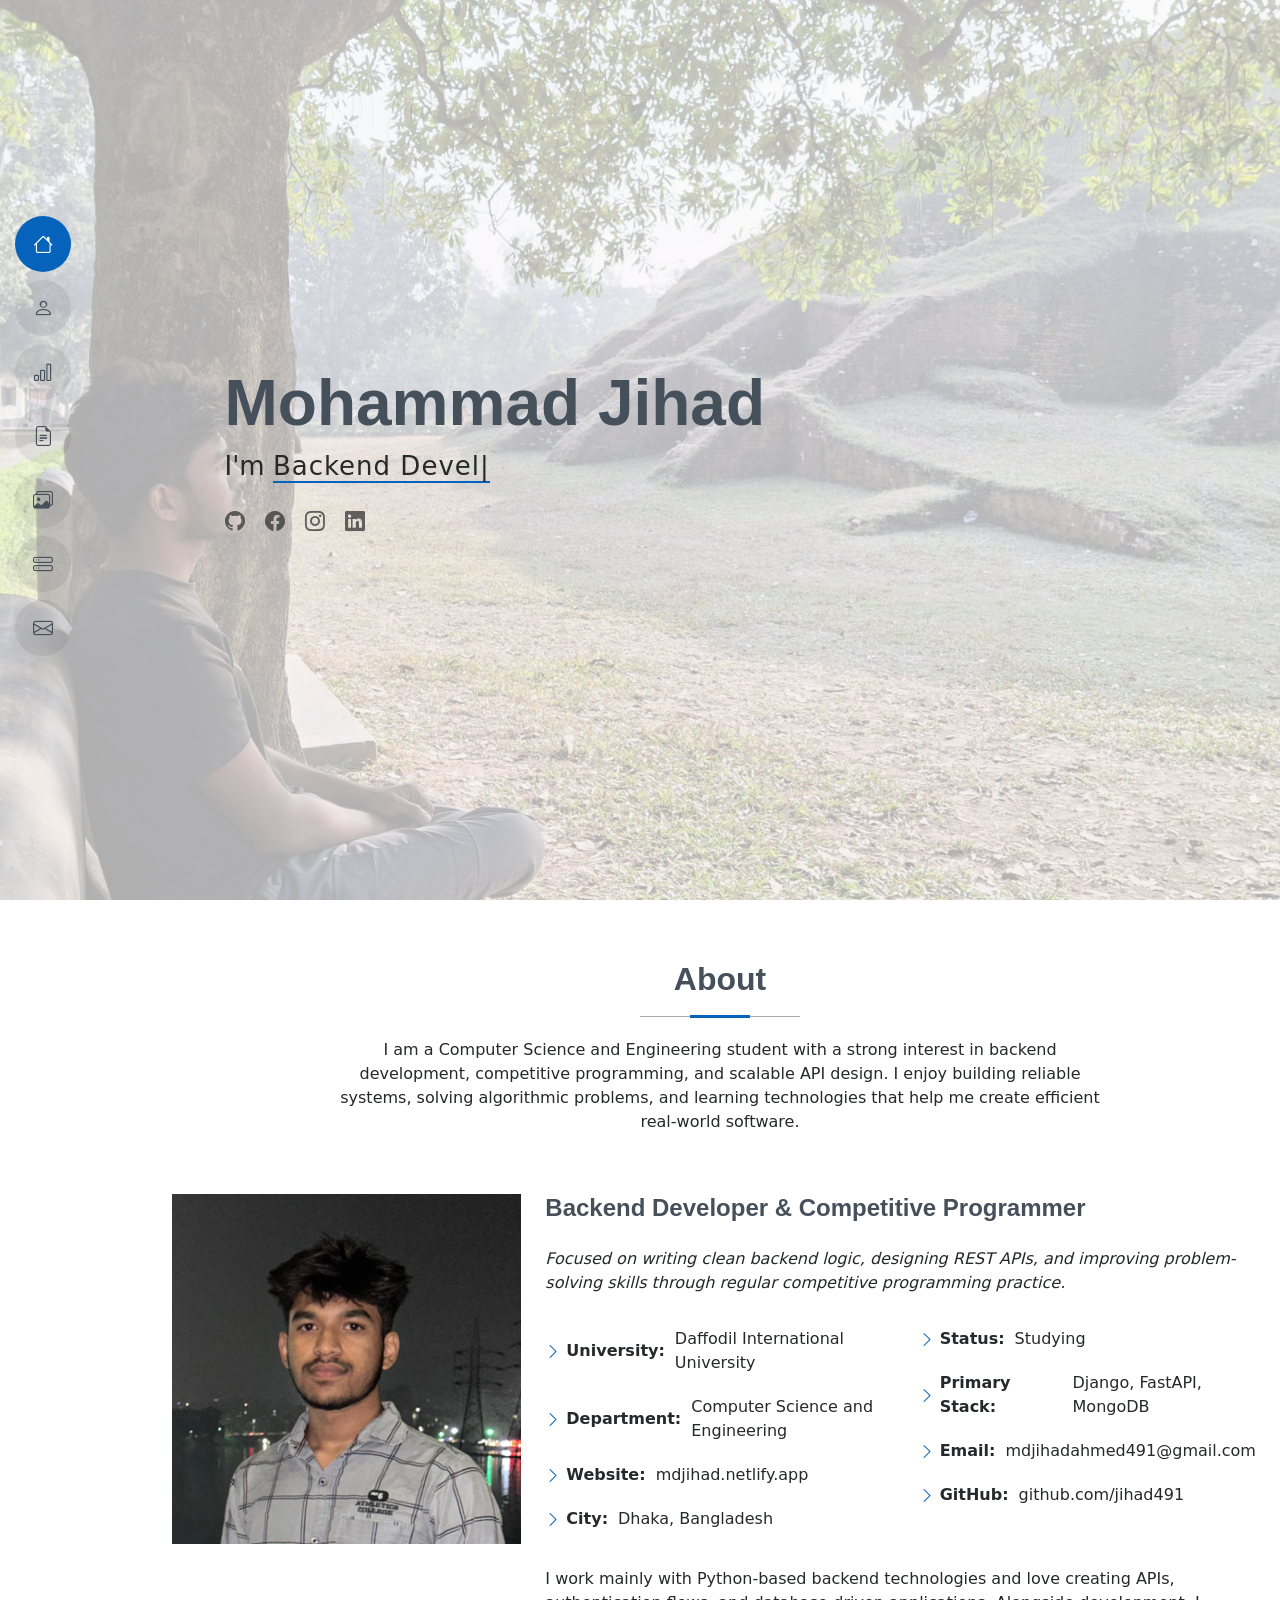
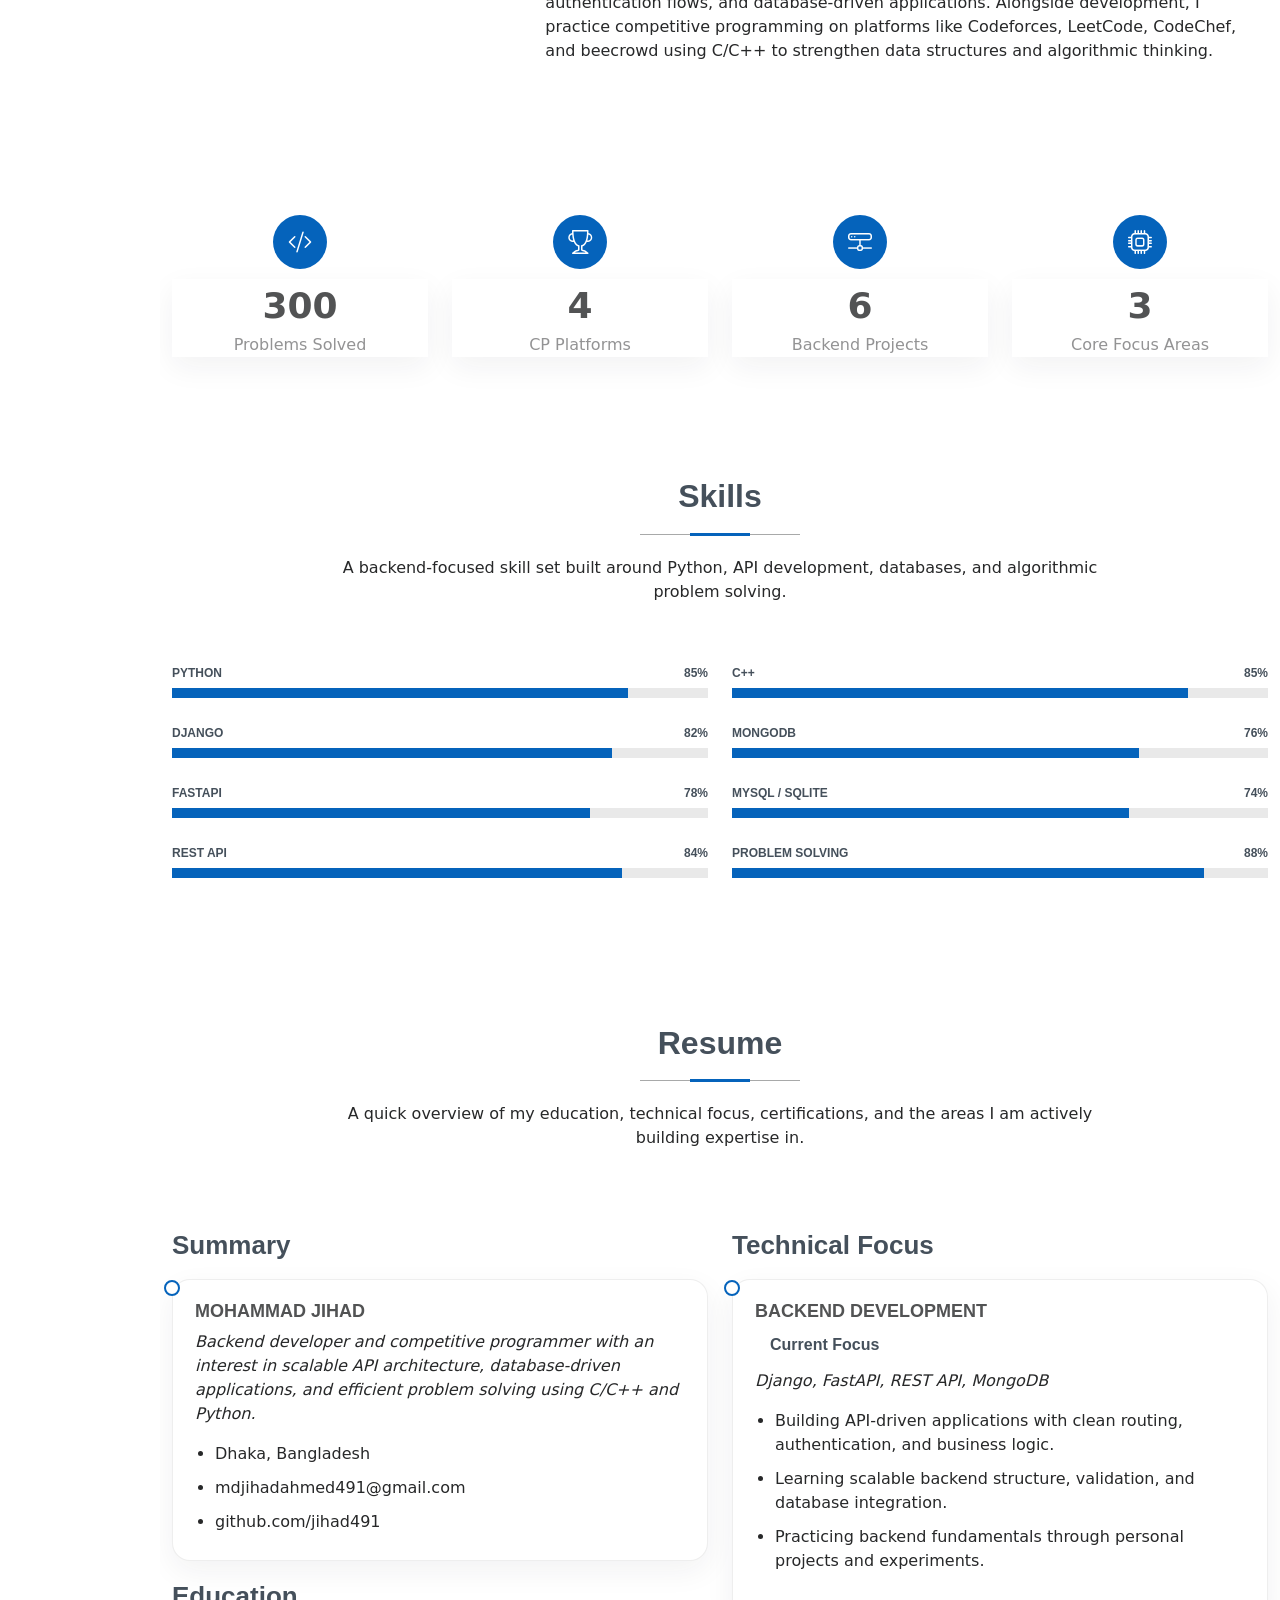
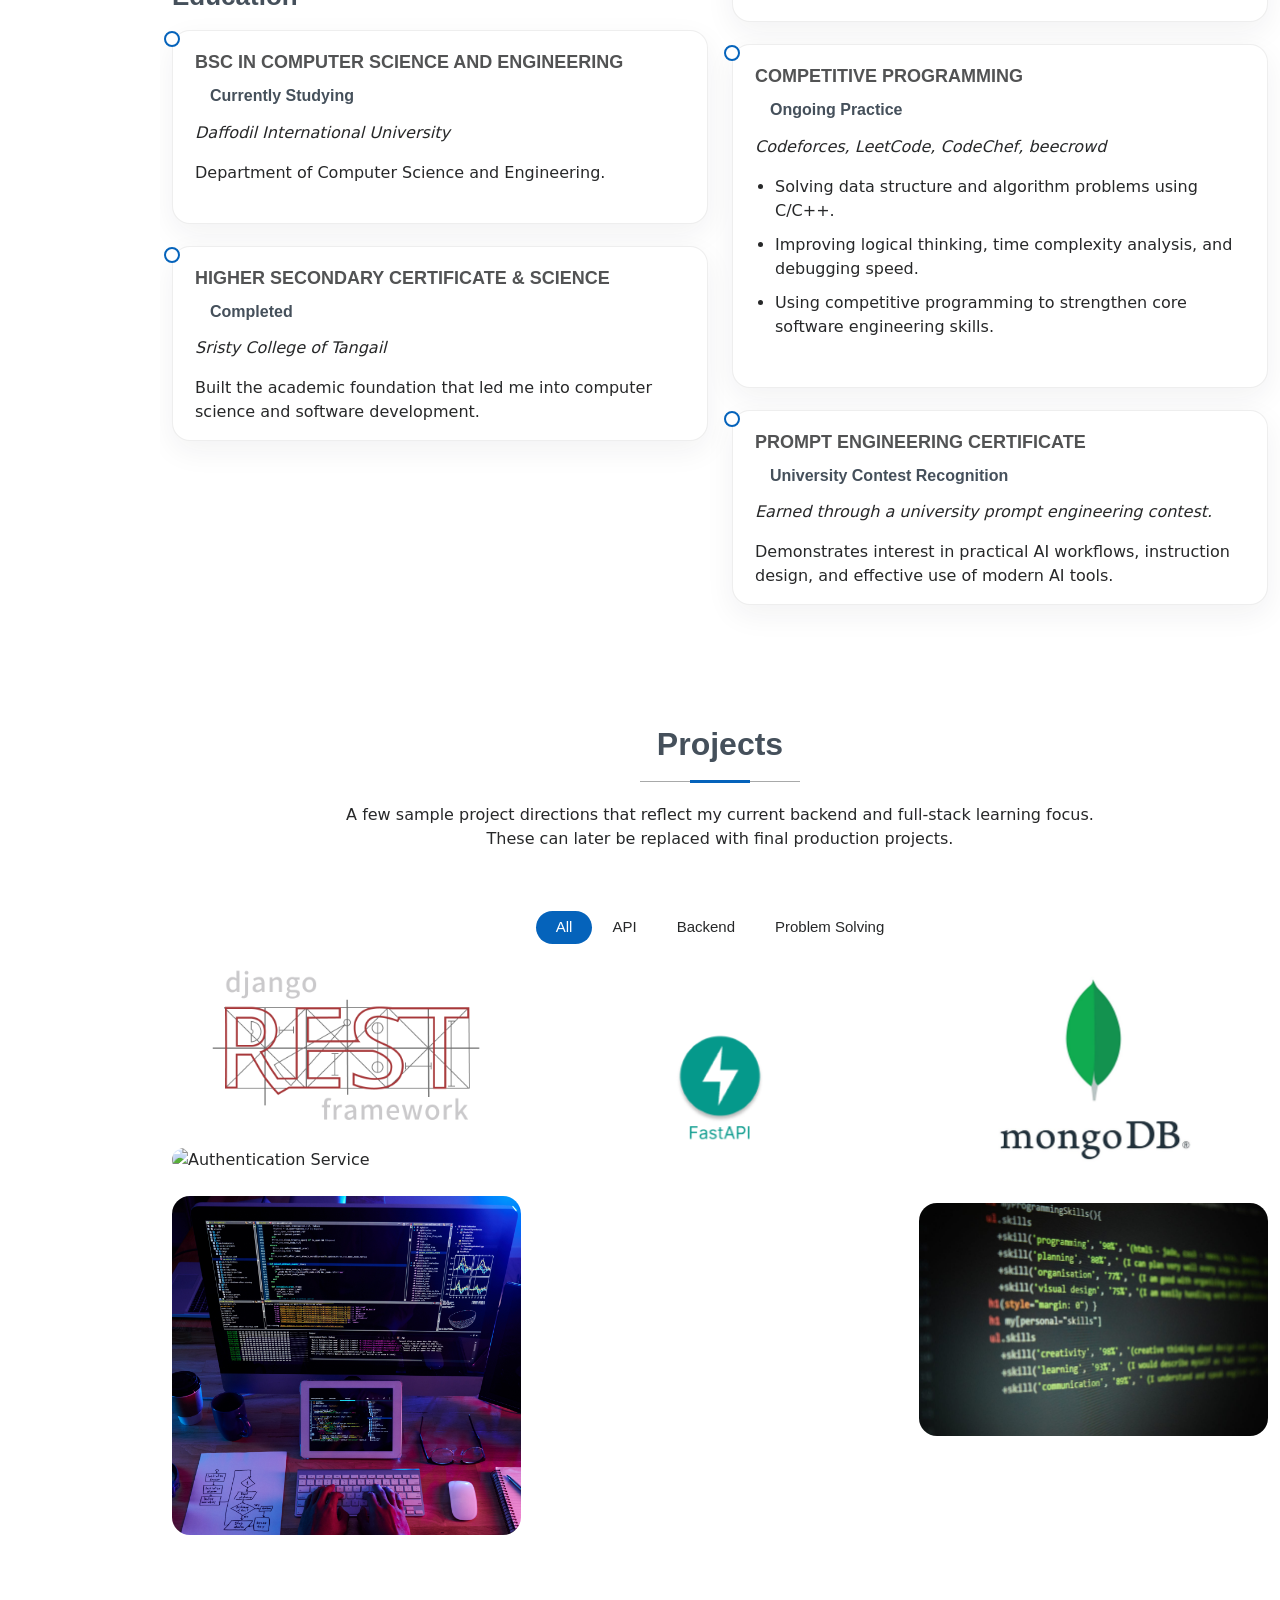
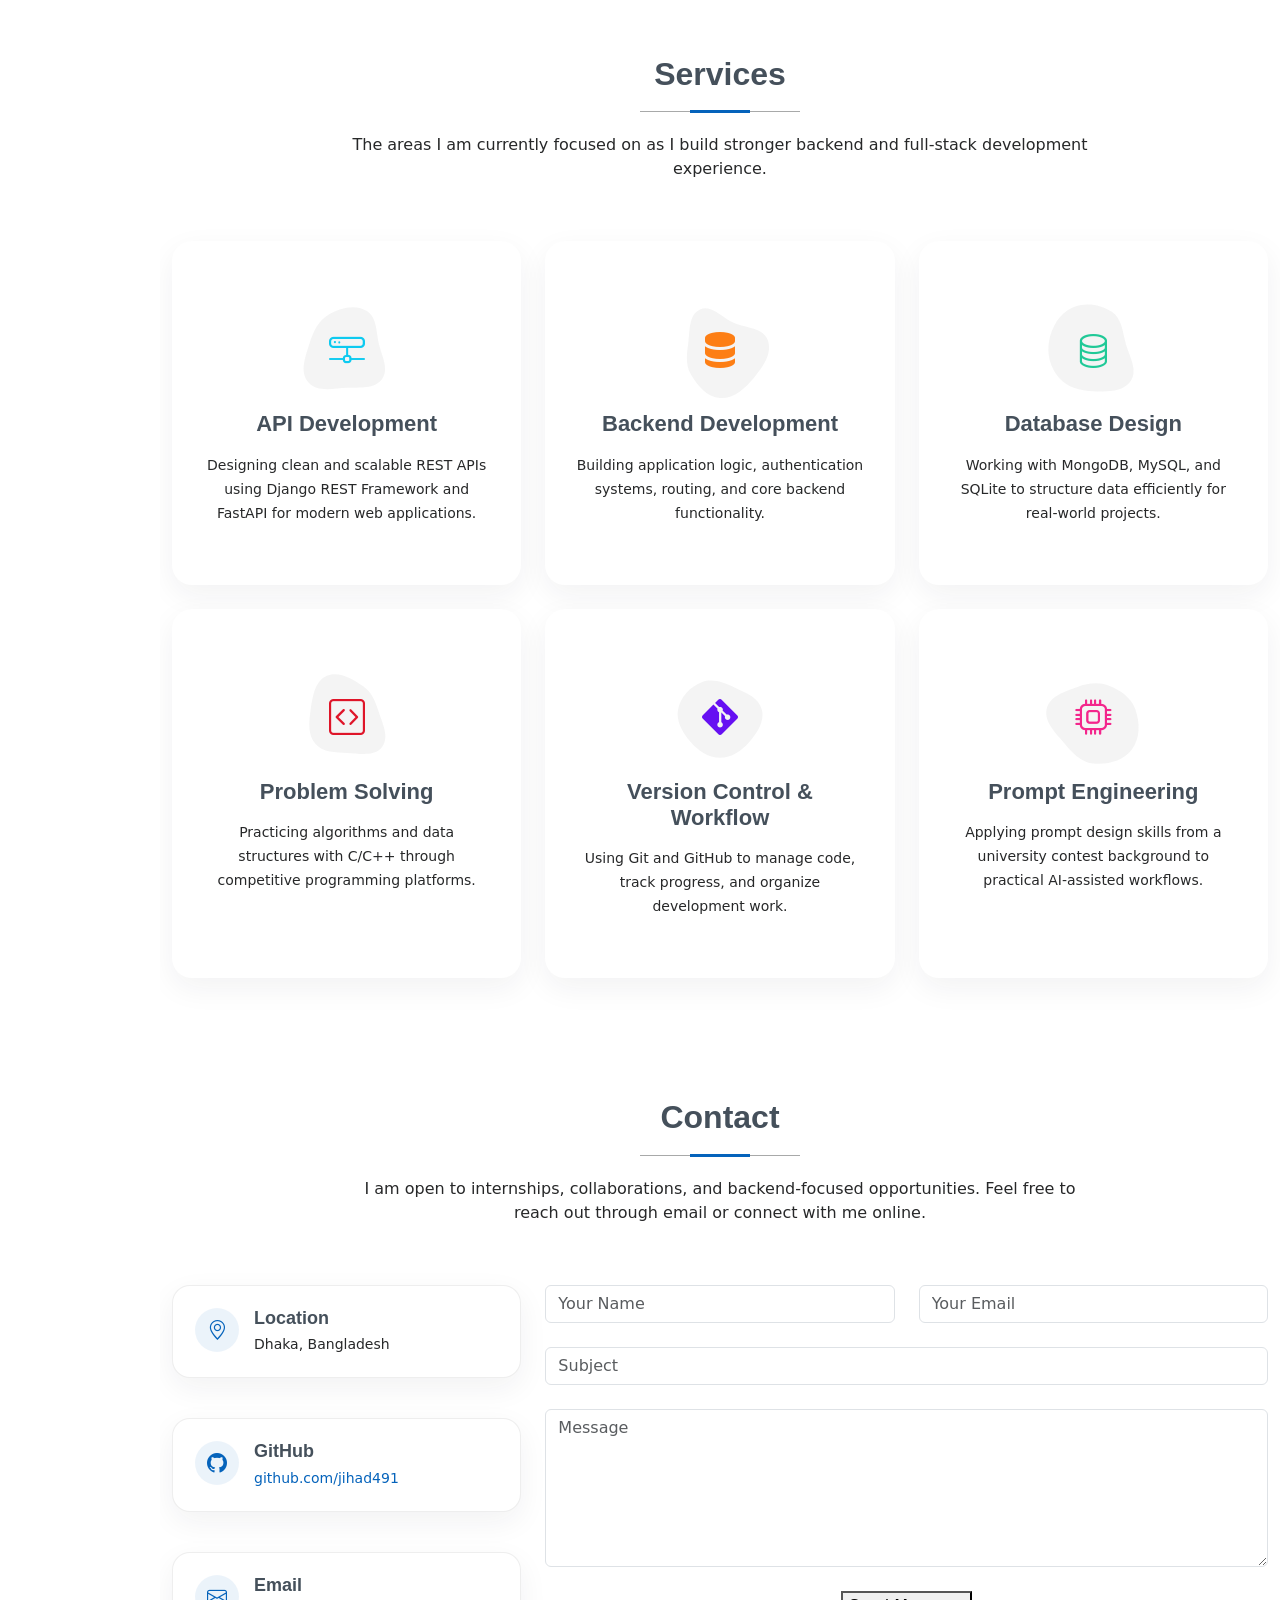
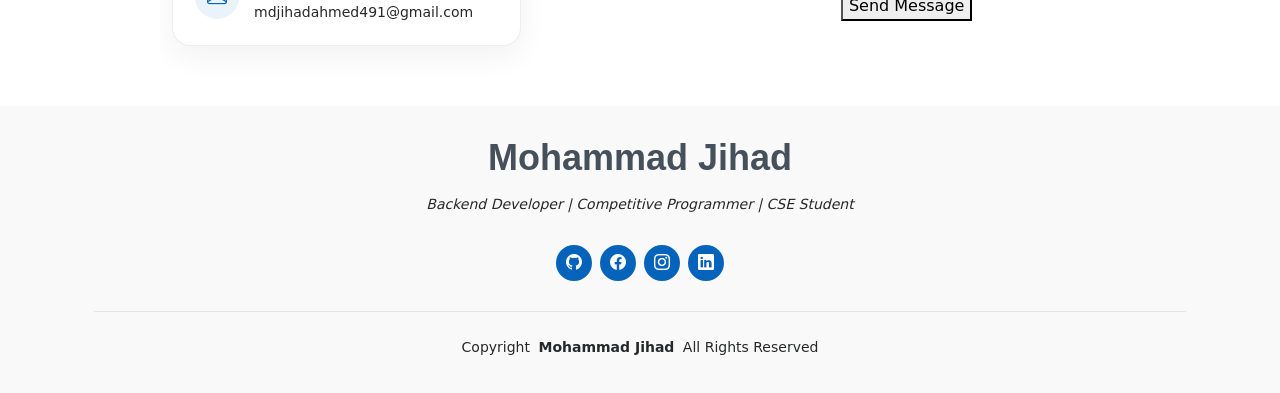
==== commit a76e3152: "Simplify contact form by removing unused elements Removed loading and message display elements from " ====
--- a/index.html
+++ b/index.html
@@ -394,7 +394,7 @@
 </div><!-- End Info Item -->
 </div>
 <div class="col-lg-8">
-<form name="contact" method="POST" data-netlify="true" netlify class="php-email-form">
+<form name="contact" method="POST" data-netlify="true">
   <input type="hidden" name="form-name" value="contact">
 
   <div class="row gy-4">
@@ -408,18 +408,11 @@
     </div>
 
     <div class="col-md-12">
-      <input type="text" name="subject" class="form-control" placeholder="Subject" required>
+      <input type="text" name="subject" class="form-control" placeholder="Subject">
     </div>
 
     <div class="col-md-12">
-      <textarea name="message" class="form-control" rows="6" placeholder="Message" required></textarea>
-    </div>
-
-    <!-- Template style messages -->
-    <div class="col-md-12">
-      <div class="loading">Loading</div>
-      <div class="error-message"></div>
-      <div class="sent-message">Your message has been sent. Thank you!</div>
+      <textarea name="message" class="form-control" rows="6" placeholder="Message"></textarea>
     </div>
 
     <div class="col-md-12 text-center">
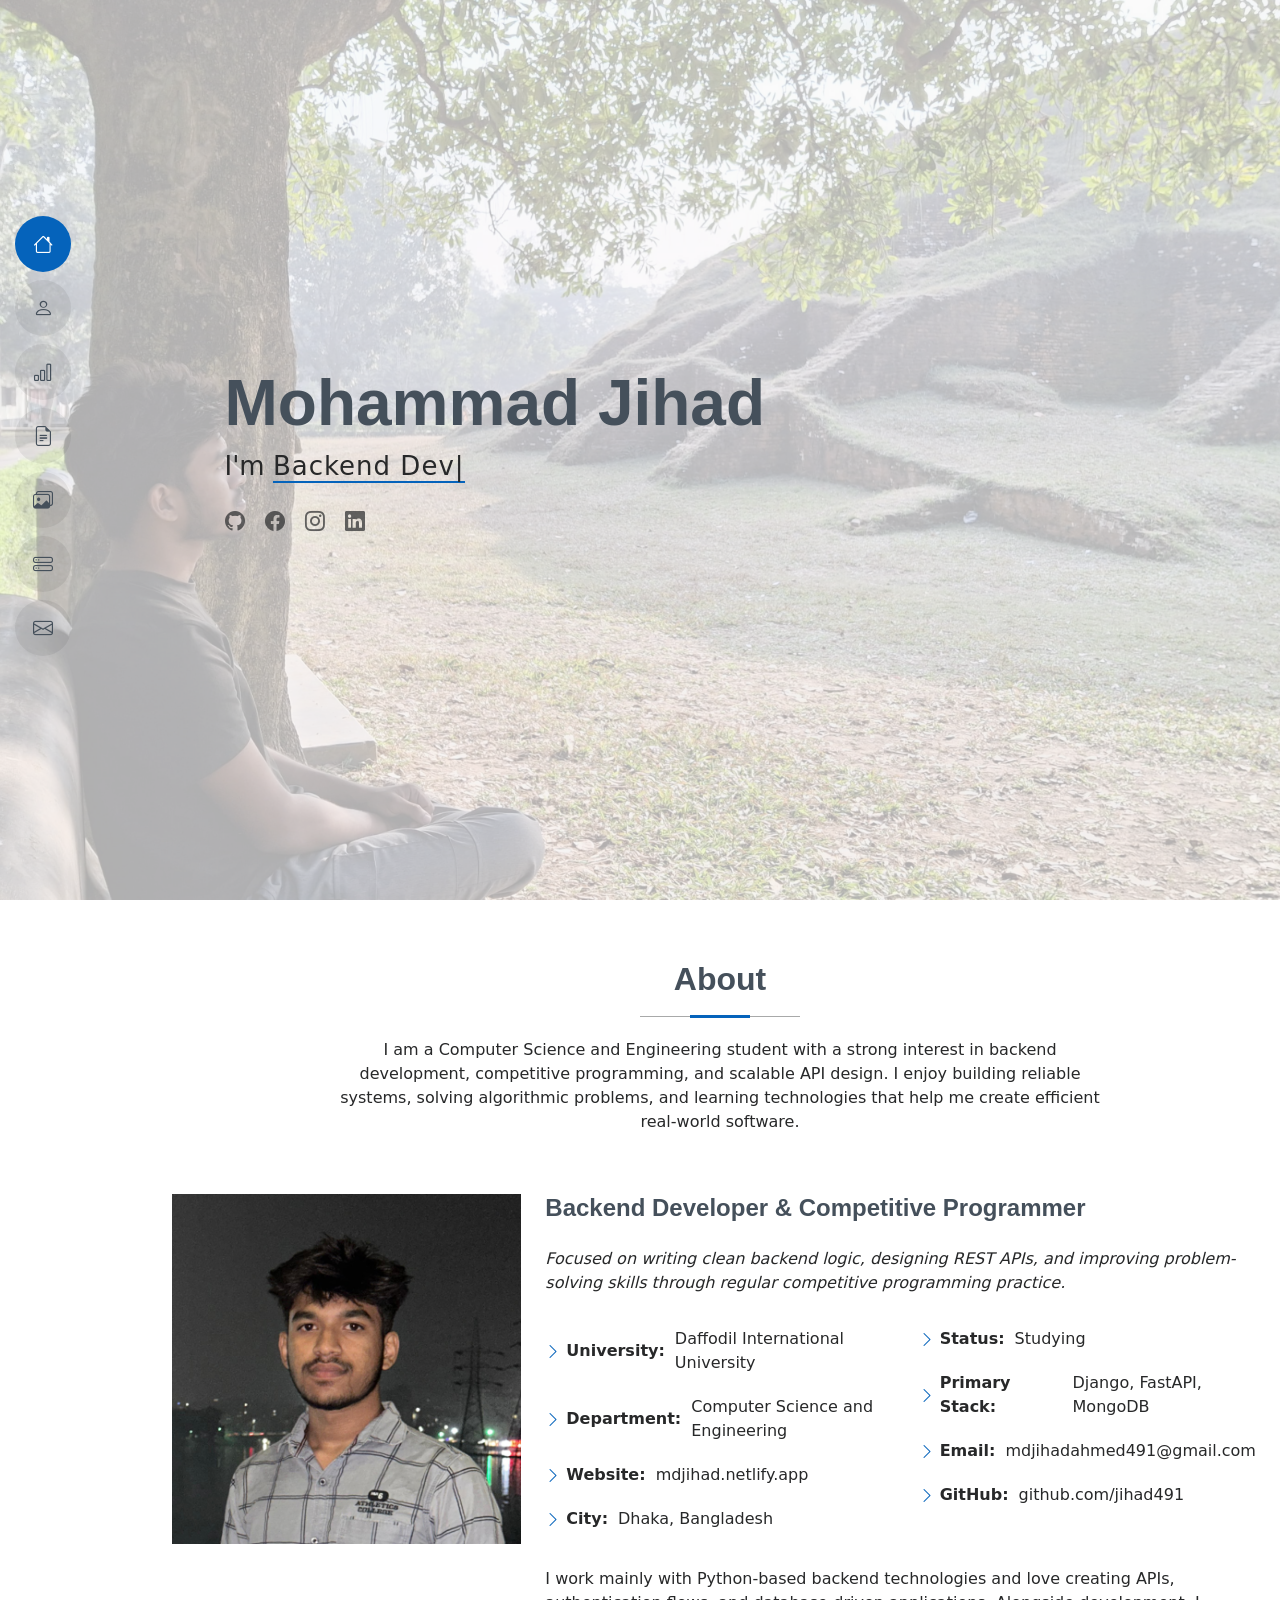
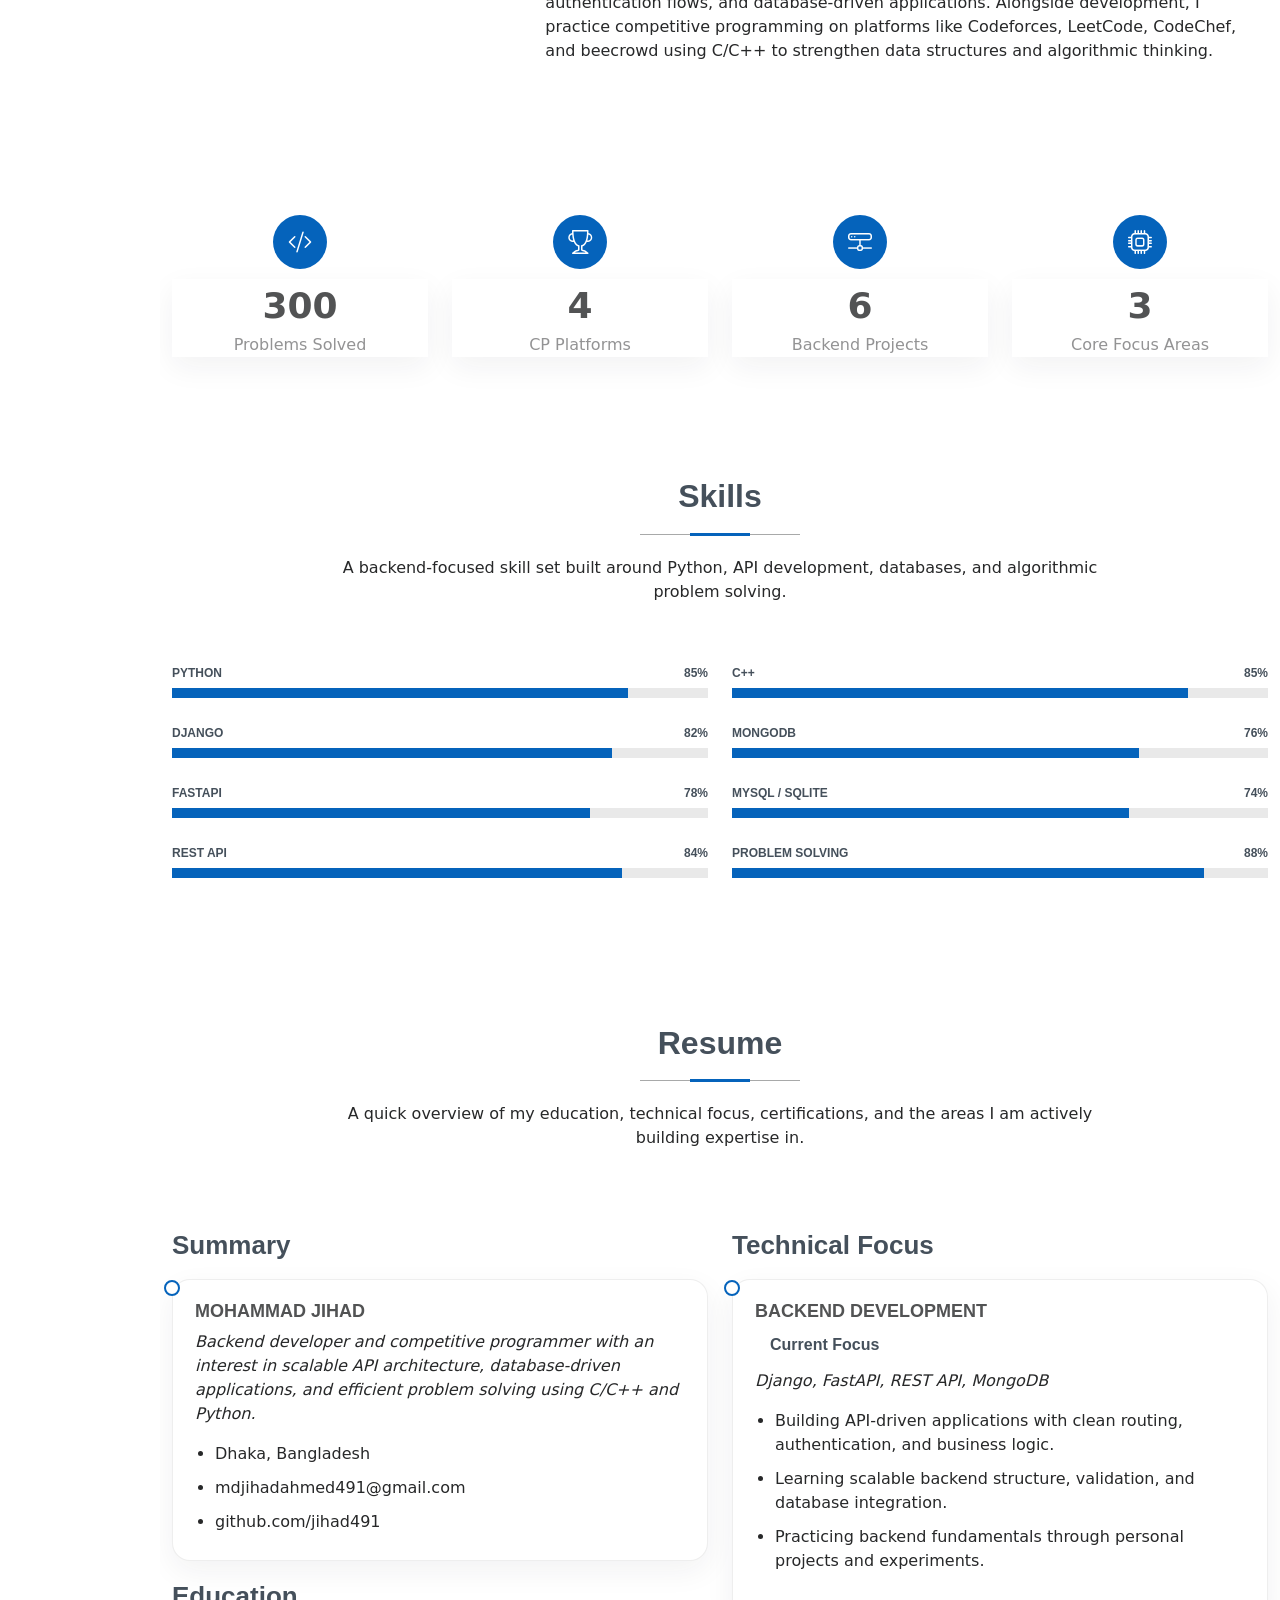
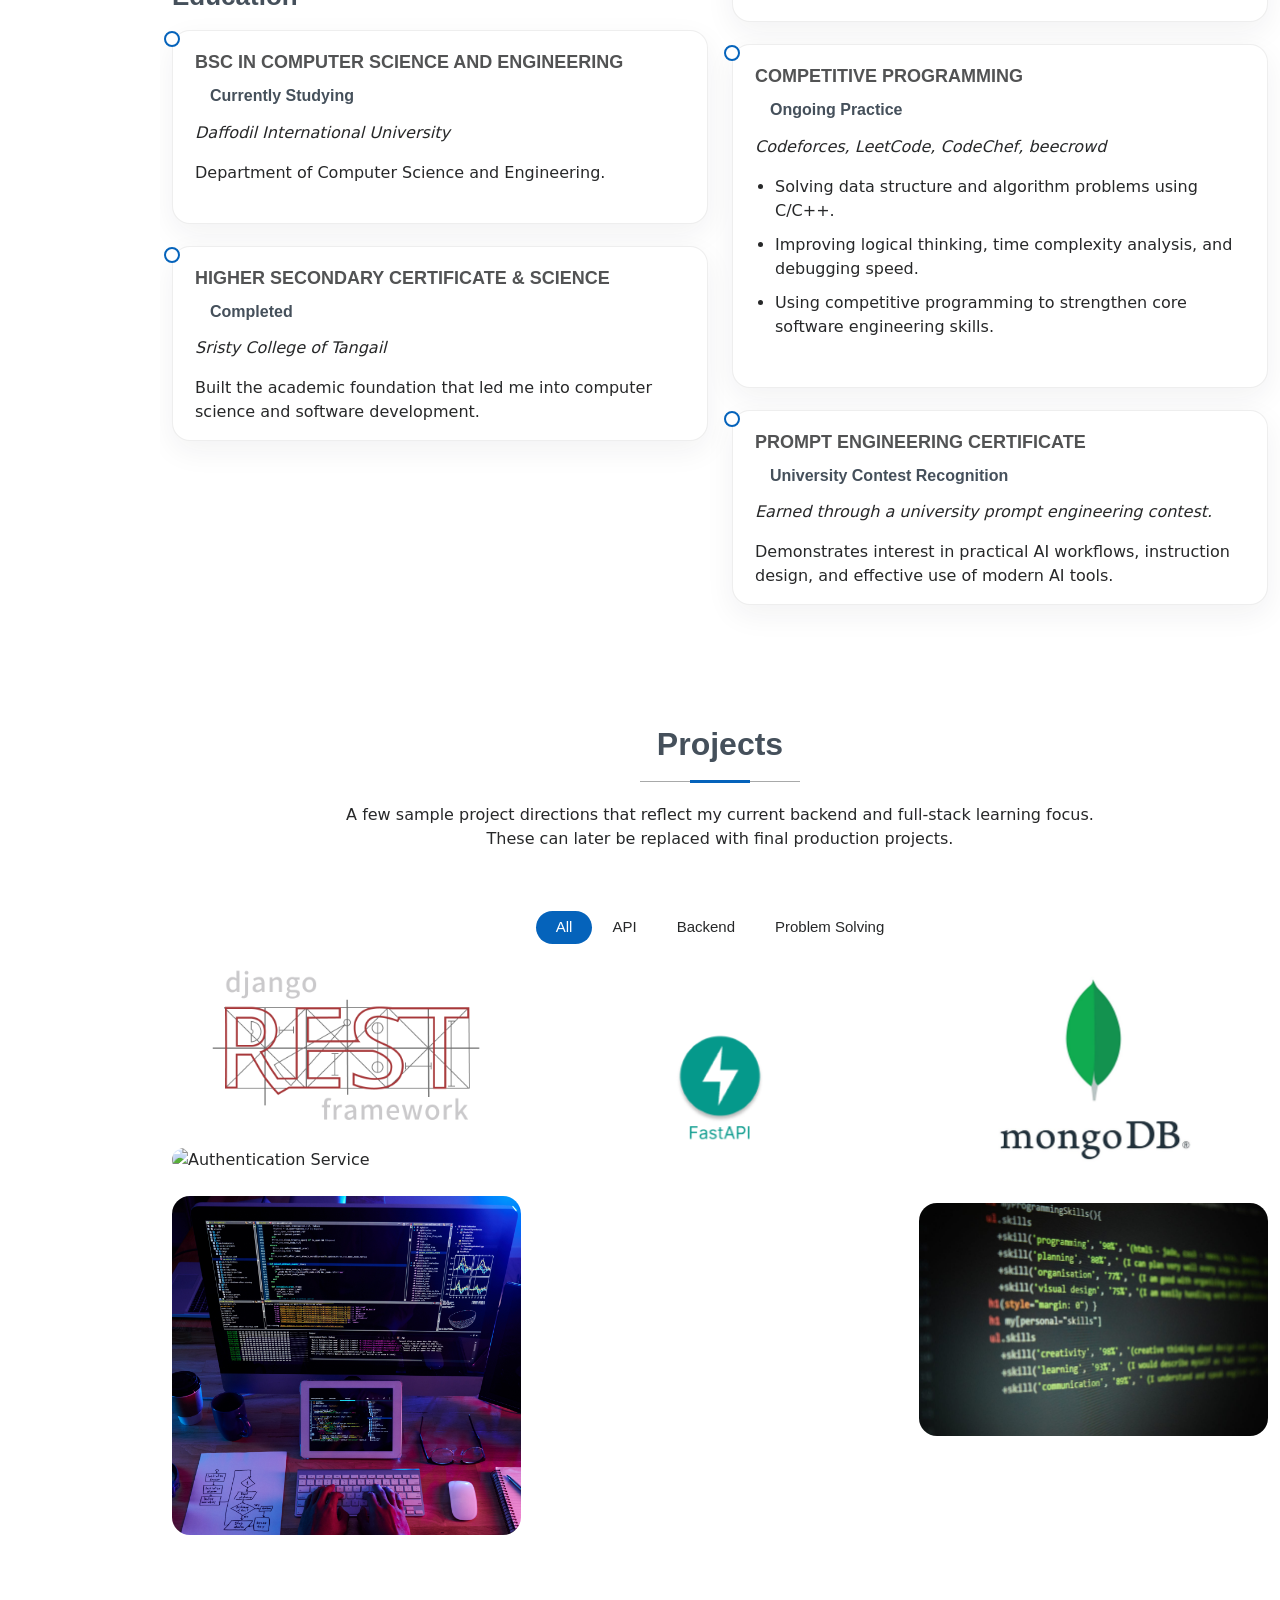
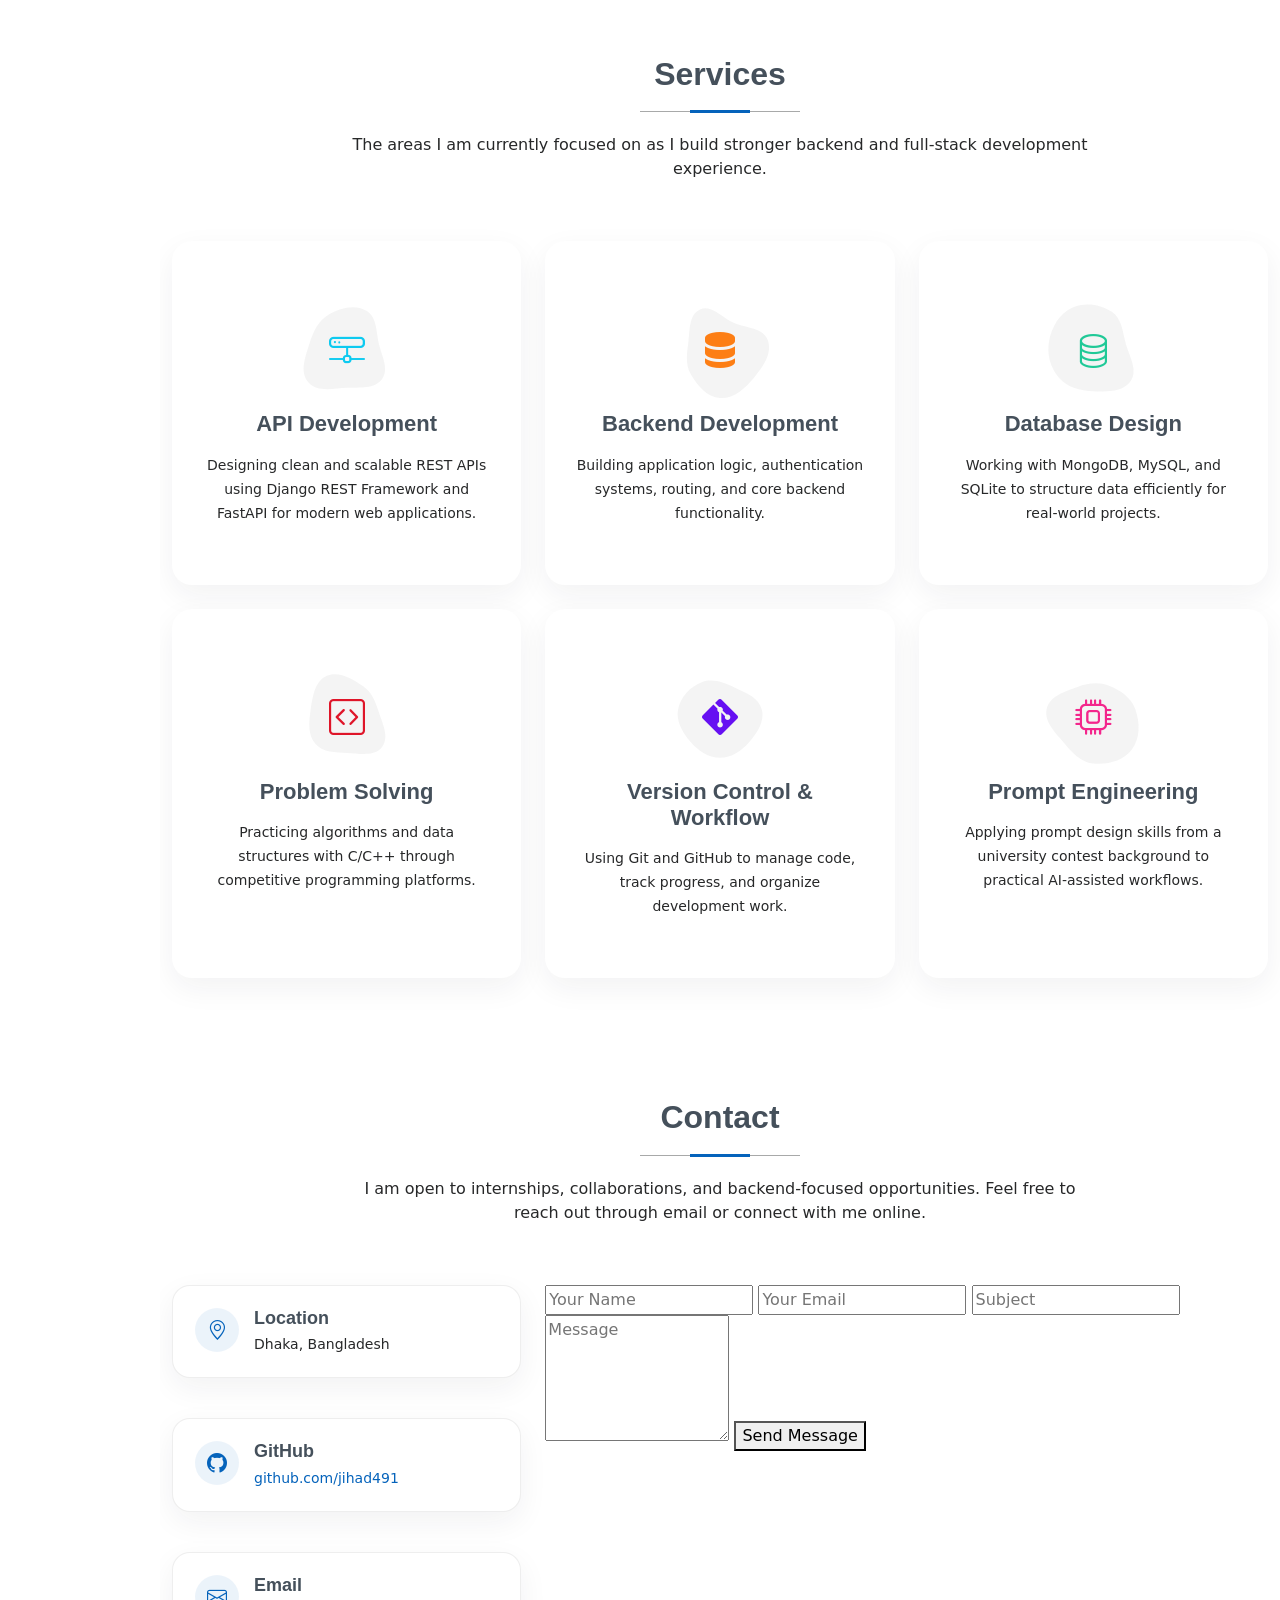
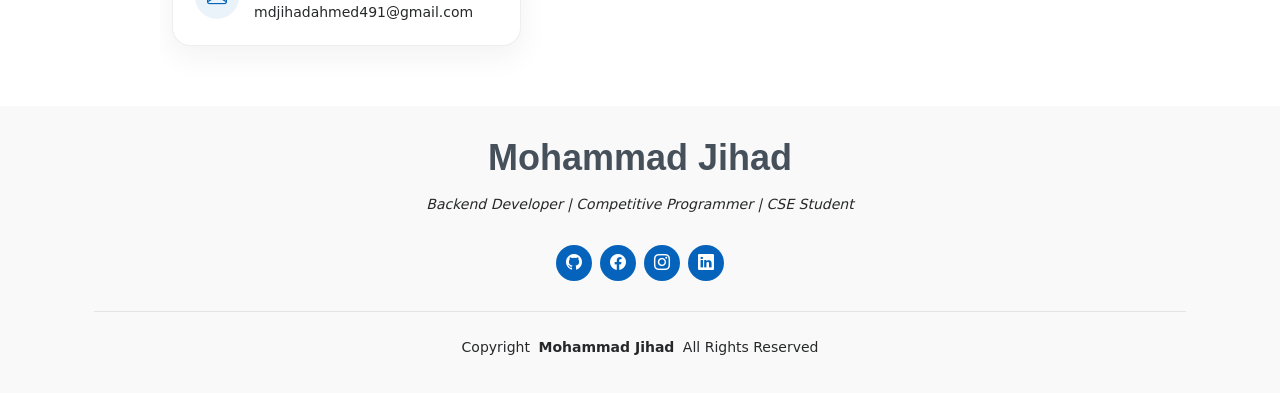
==== commit 168a4b27: "Refactor contact form structure and inputs" ====
--- a/index.html
+++ b/index.html
@@ -394,32 +394,15 @@
 </div><!-- End Info Item -->
 </div>
 <div class="col-lg-8">
-<form name="contact" method="POST" data-netlify="true">
+<form name="contact" method="POST" data-netlify="true" action="/">
   <input type="hidden" name="form-name" value="contact">
 
-  <div class="row gy-4">
-
-    <div class="col-md-6">
-      <input type="text" name="name" class="form-control" placeholder="Your Name" required>
-    </div>
-
-    <div class="col-md-6">
-      <input type="email" name="email" class="form-control" placeholder="Your Email" required>
-    </div>
-
-    <div class="col-md-12">
-      <input type="text" name="subject" class="form-control" placeholder="Subject">
-    </div>
-
-    <div class="col-md-12">
-      <textarea name="message" class="form-control" rows="6" placeholder="Message"></textarea>
-    </div>
-
-    <div class="col-md-12 text-center">
-      <button type="submit">Send Message</button>
-    </div>
-
-  </div>
+  <input type="text" name="name" placeholder="Your Name" required>
+  <input type="email" name="email" placeholder="Your Email" required>
+  <input type="text" name="subject" placeholder="Subject">
+  <textarea name="message" rows="5" placeholder="Message"></textarea>
+
+  <button type="submit">Send Message</button>
 </form>
 </div><!-- End Contact Form -->
 </div>
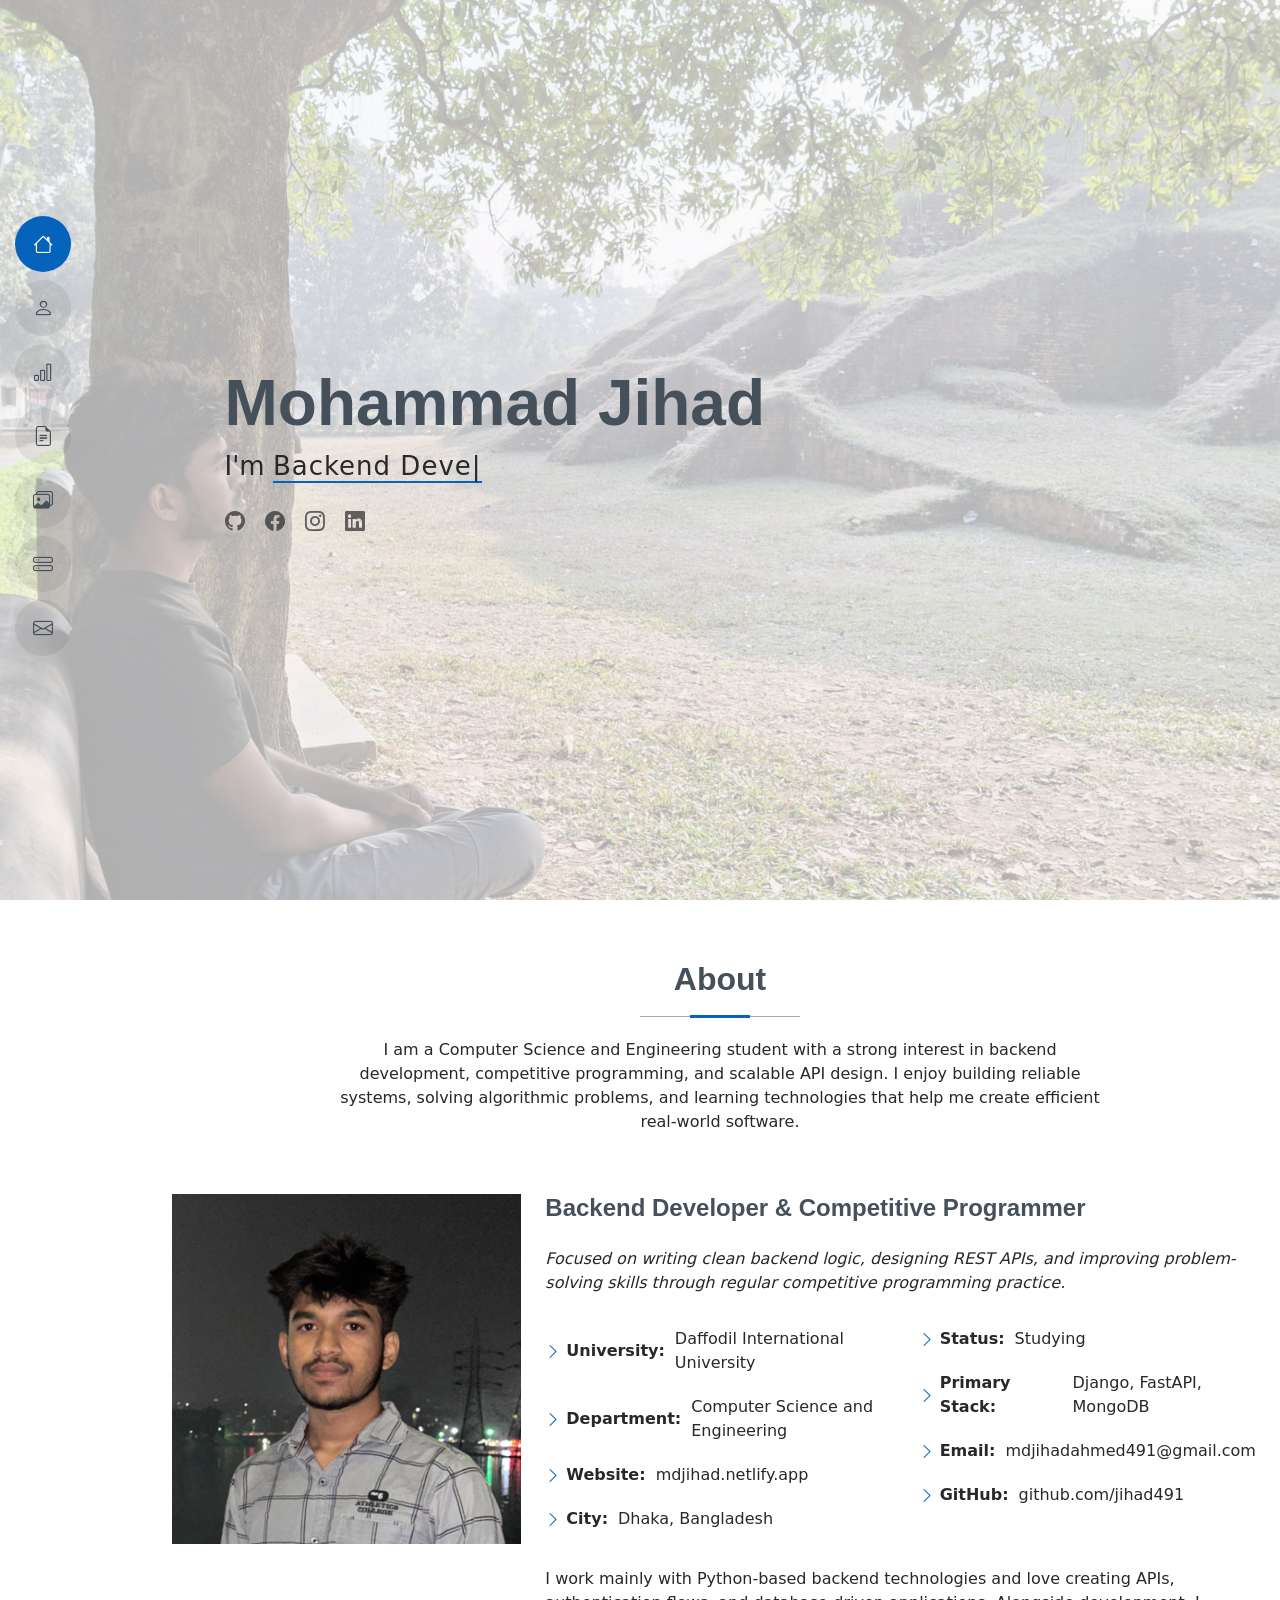
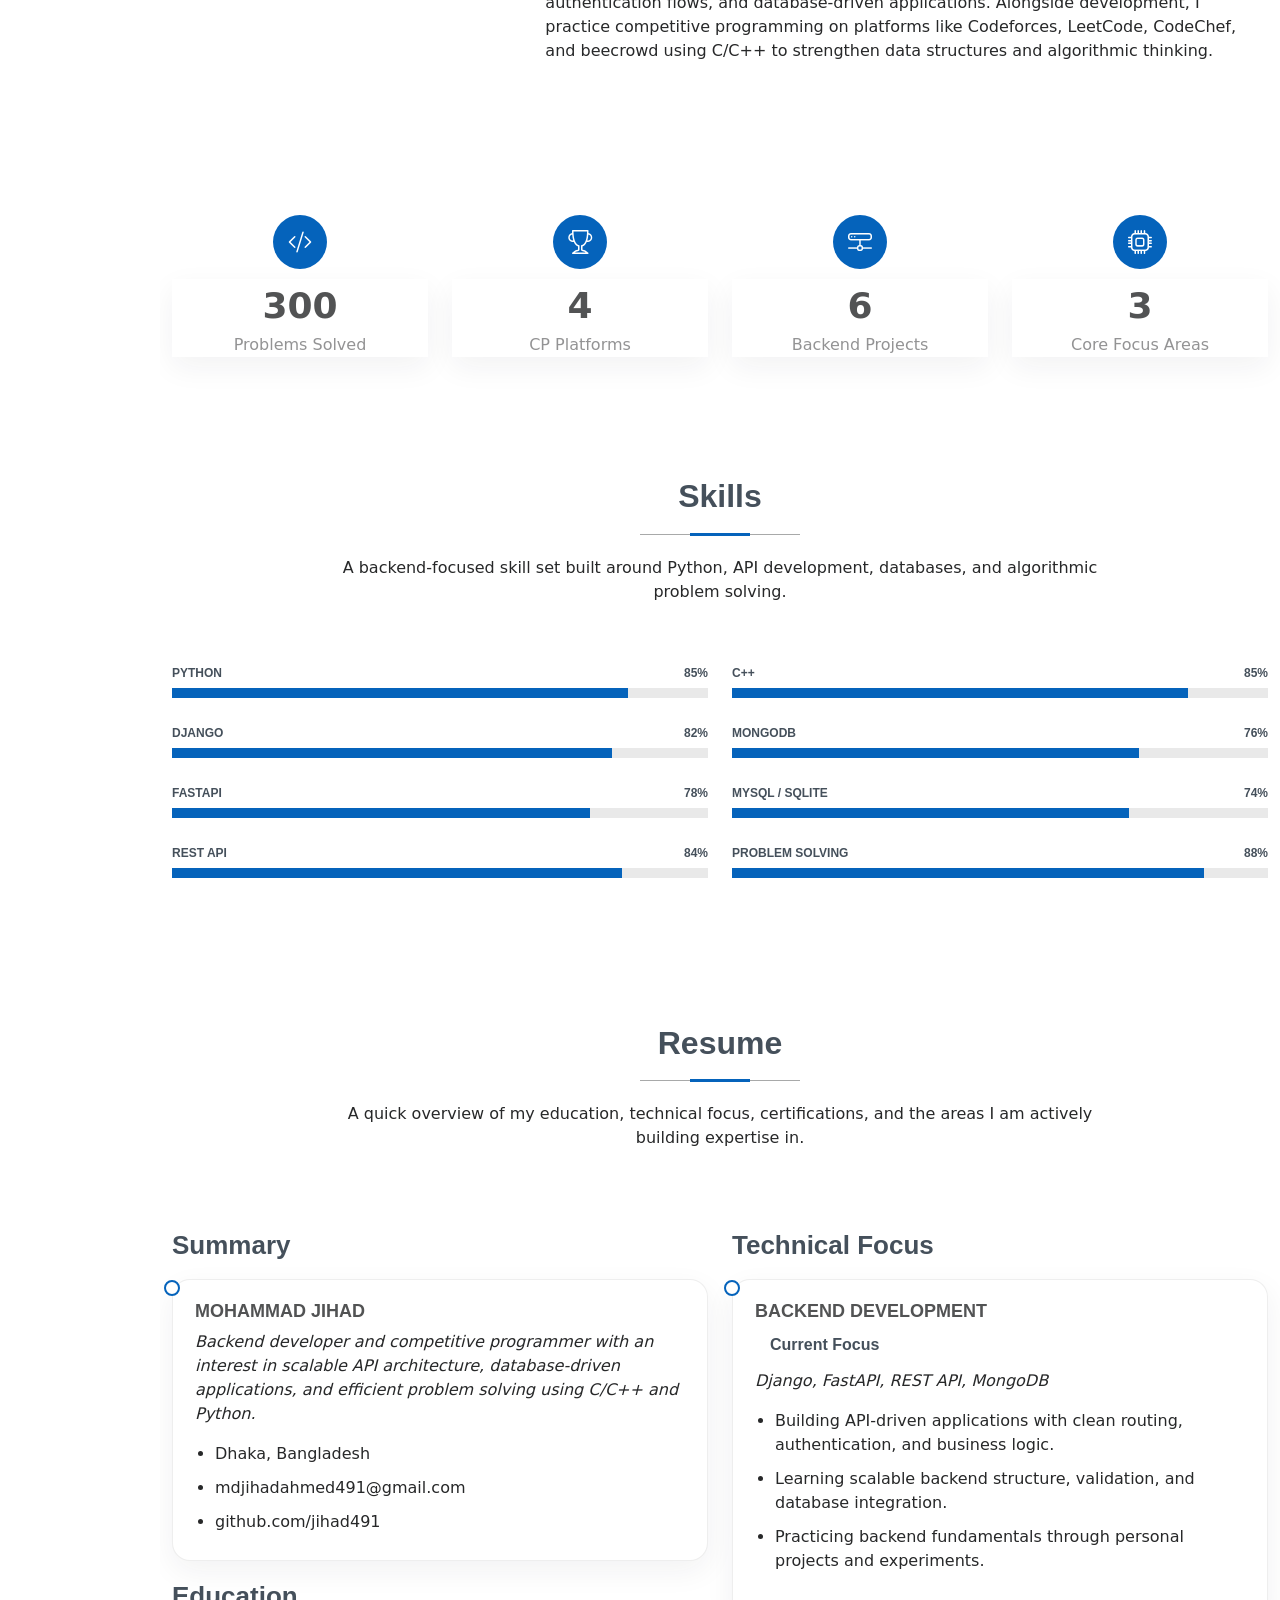
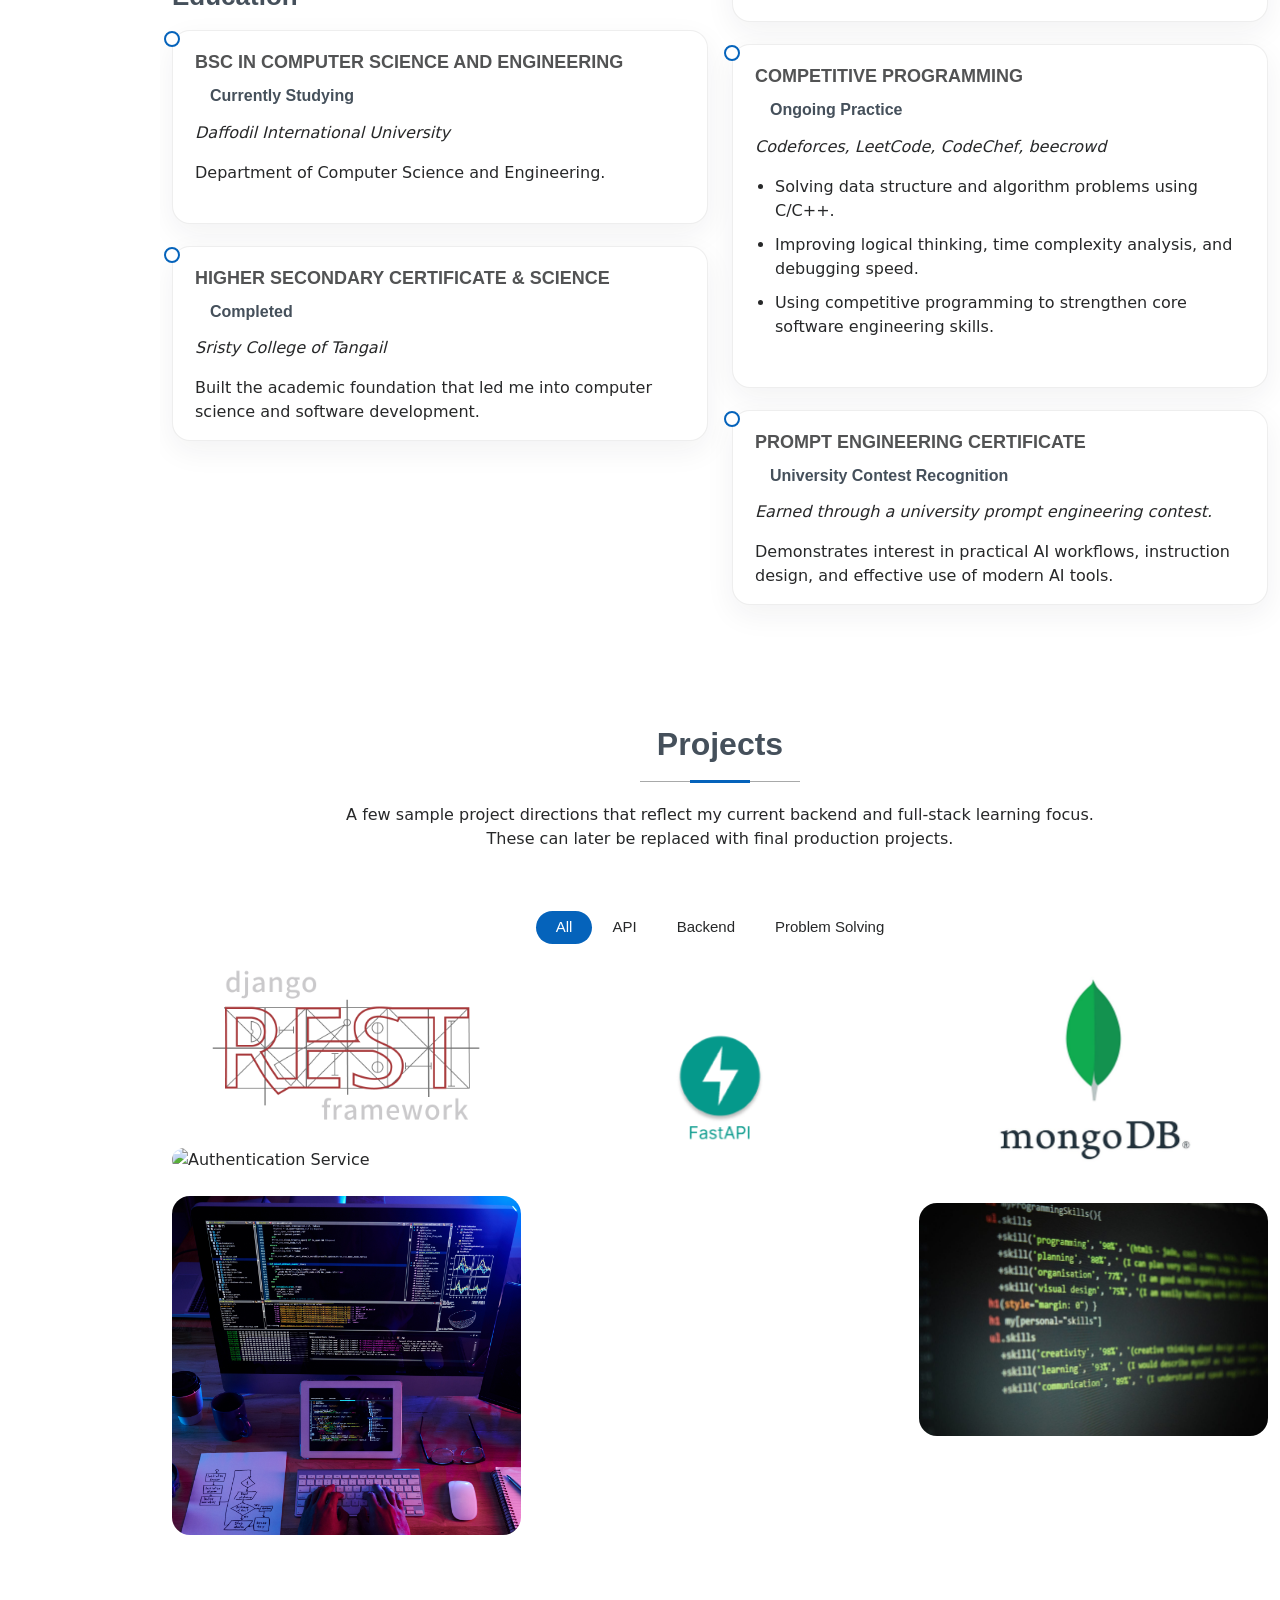
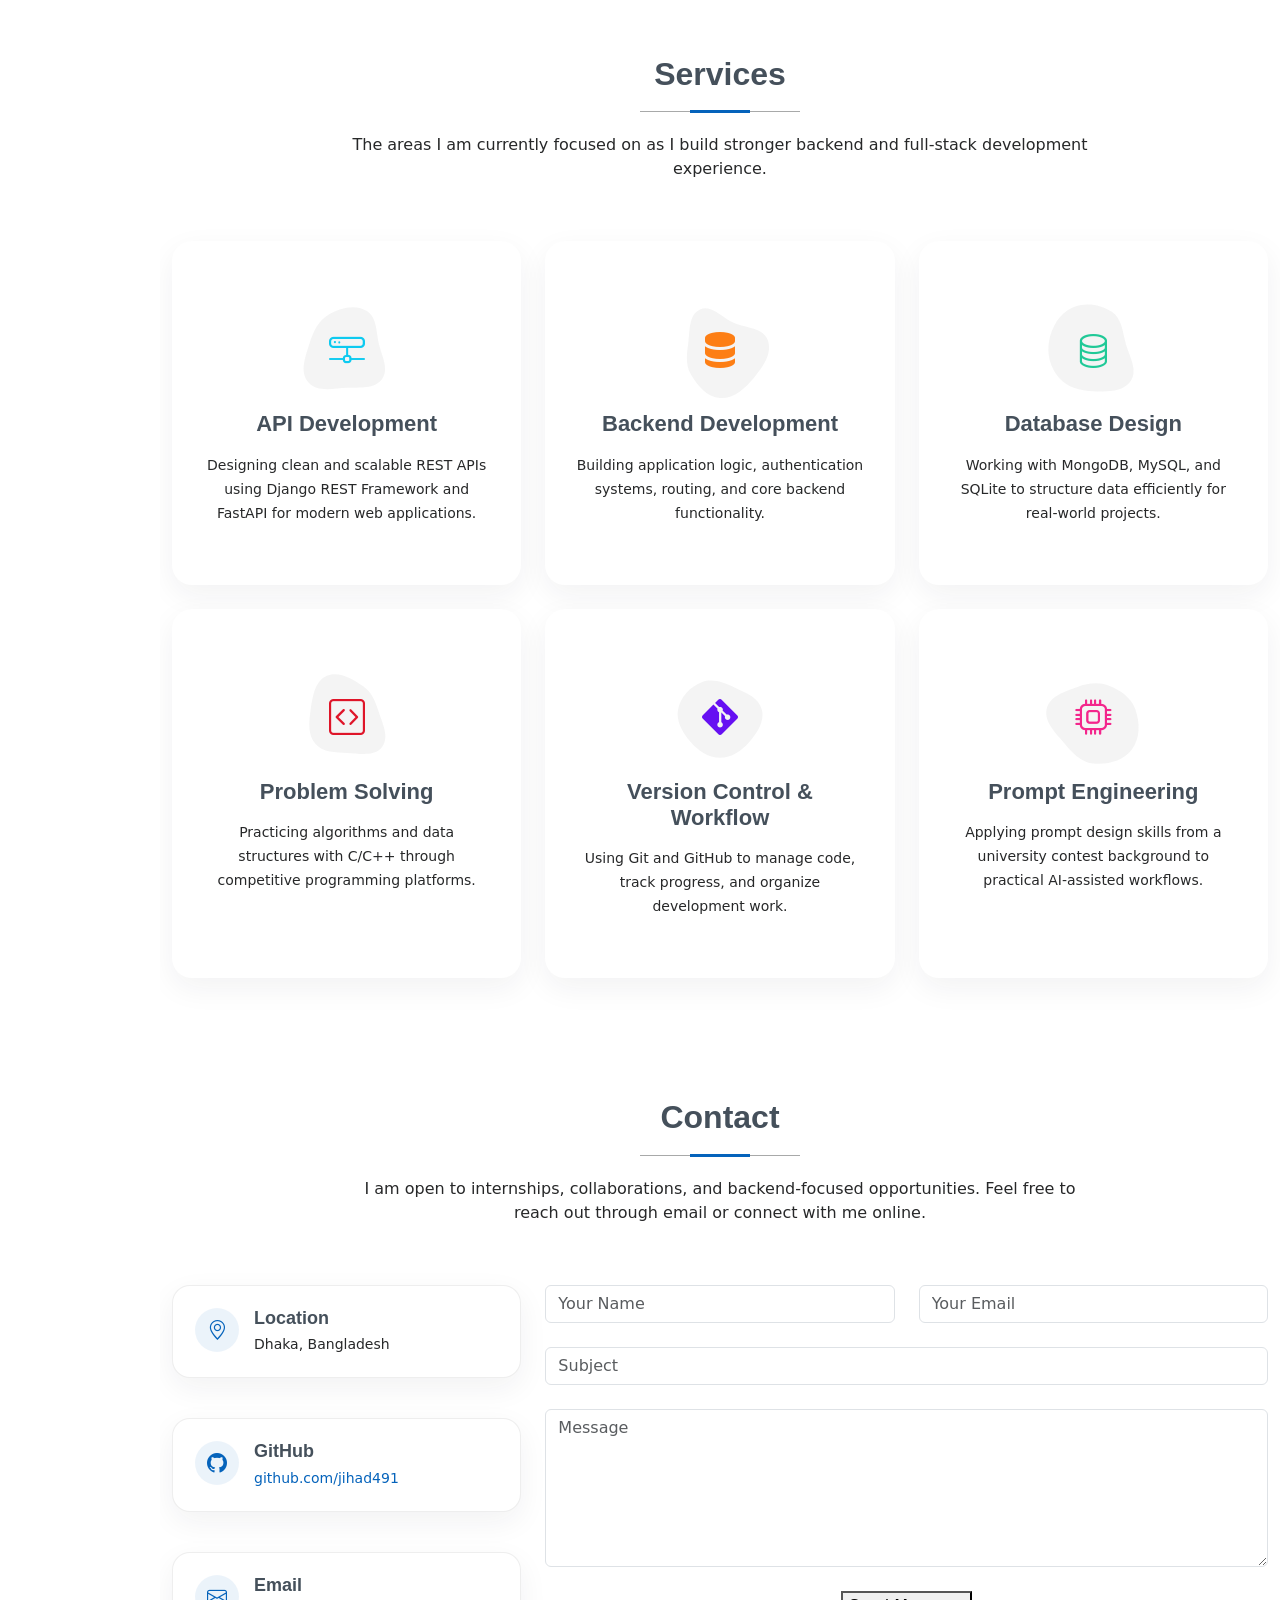
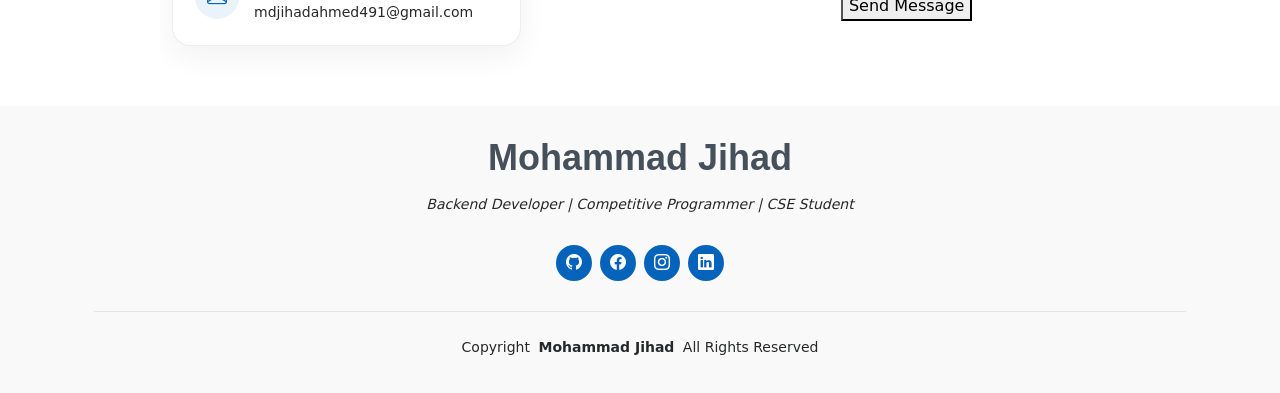
==== commit 98316123: "Refactor contact form layout with Bootstrap classes" ====
--- a/index.html
+++ b/index.html
@@ -397,12 +397,29 @@
 <form name="contact" method="POST" data-netlify="true" action="/">
   <input type="hidden" name="form-name" value="contact">
 
-  <input type="text" name="name" placeholder="Your Name" required>
-  <input type="email" name="email" placeholder="Your Email" required>
-  <input type="text" name="subject" placeholder="Subject">
-  <textarea name="message" rows="5" placeholder="Message"></textarea>
-
-  <button type="submit">Send Message</button>
+  <div class="row gy-4">
+
+    <div class="col-md-6">
+      <input type="text" name="name" class="form-control" placeholder="Your Name" required>
+    </div>
+
+    <div class="col-md-6">
+      <input type="email" name="email" class="form-control" placeholder="Your Email" required>
+    </div>
+
+    <div class="col-md-12">
+      <input type="text" name="subject" class="form-control" placeholder="Subject" required>
+    </div>
+
+    <div class="col-md-12">
+      <textarea name="message" class="form-control" rows="6" placeholder="Message" required></textarea>
+    </div>
+
+    <div class="col-md-12 text-center">
+      <button type="submit">Send Message</button>
+    </div>
+
+  </div>
 </form>
 </div><!-- End Contact Form -->
 </div>
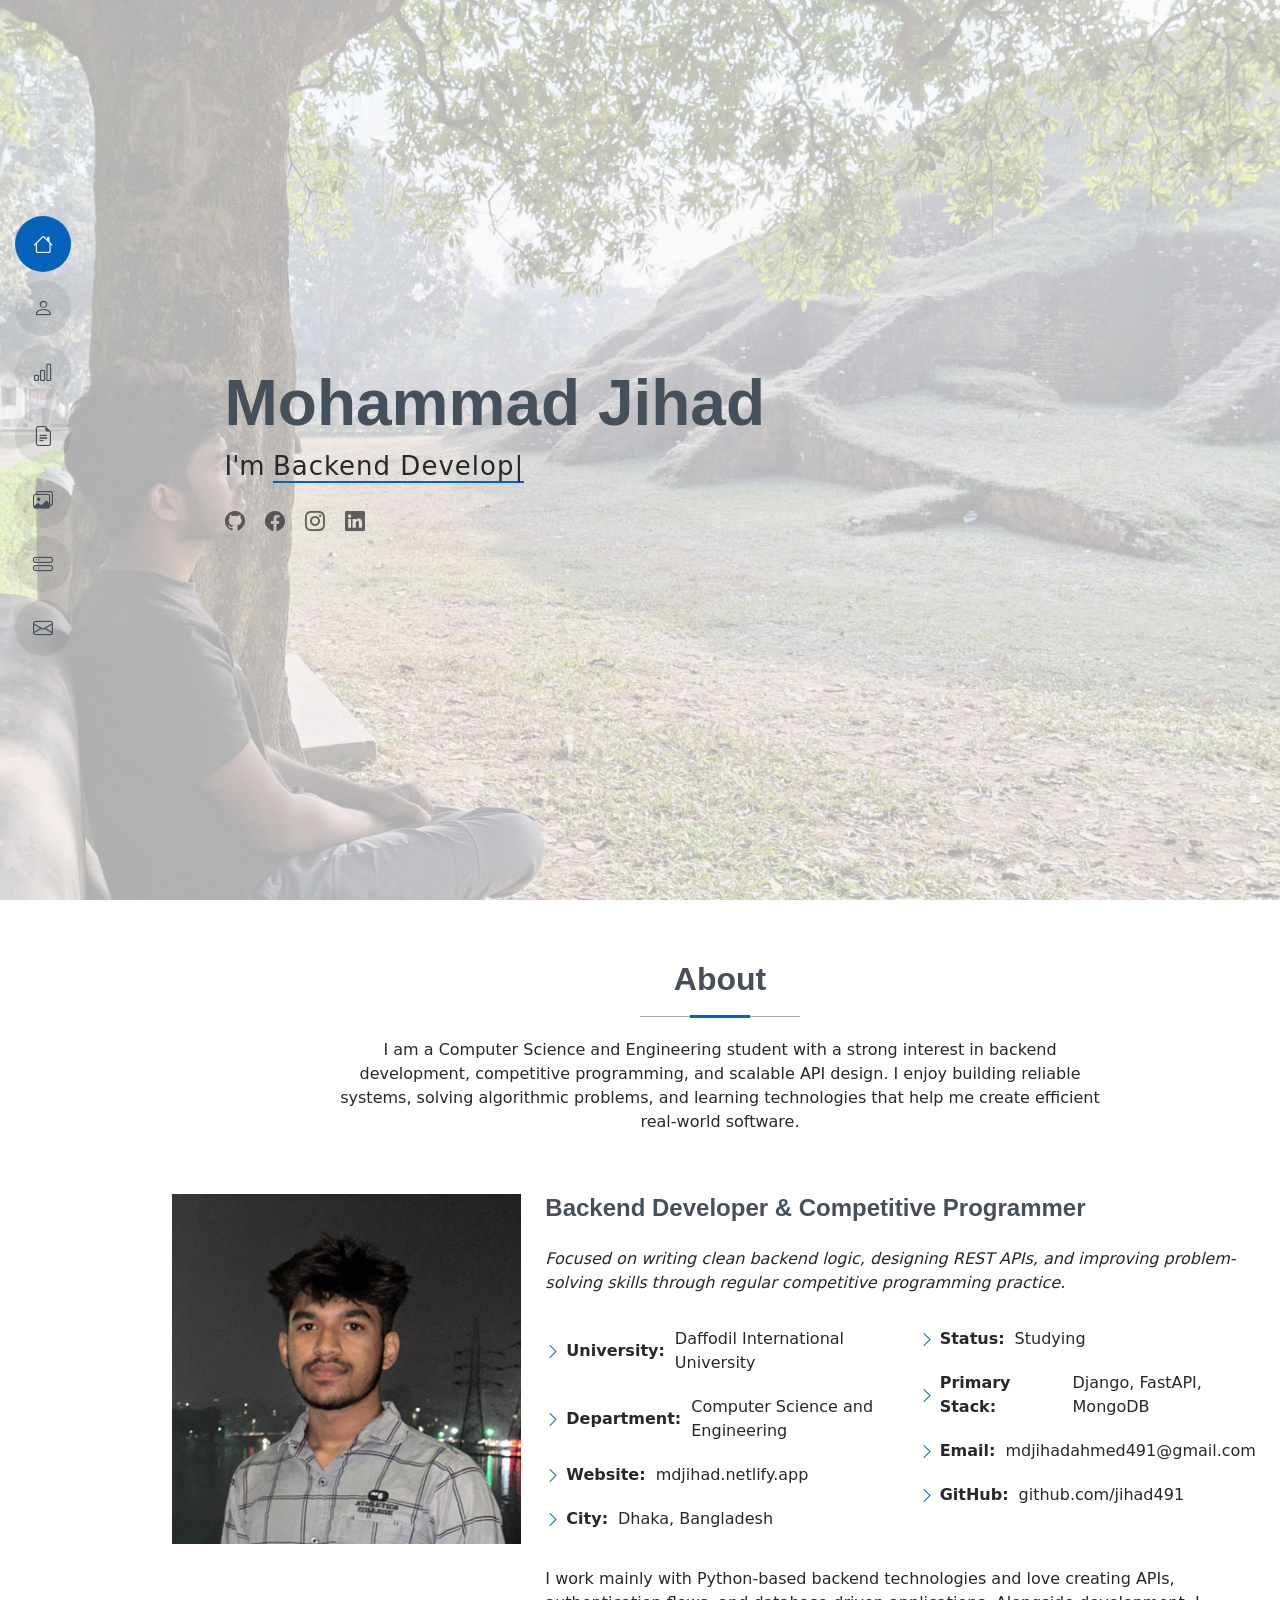
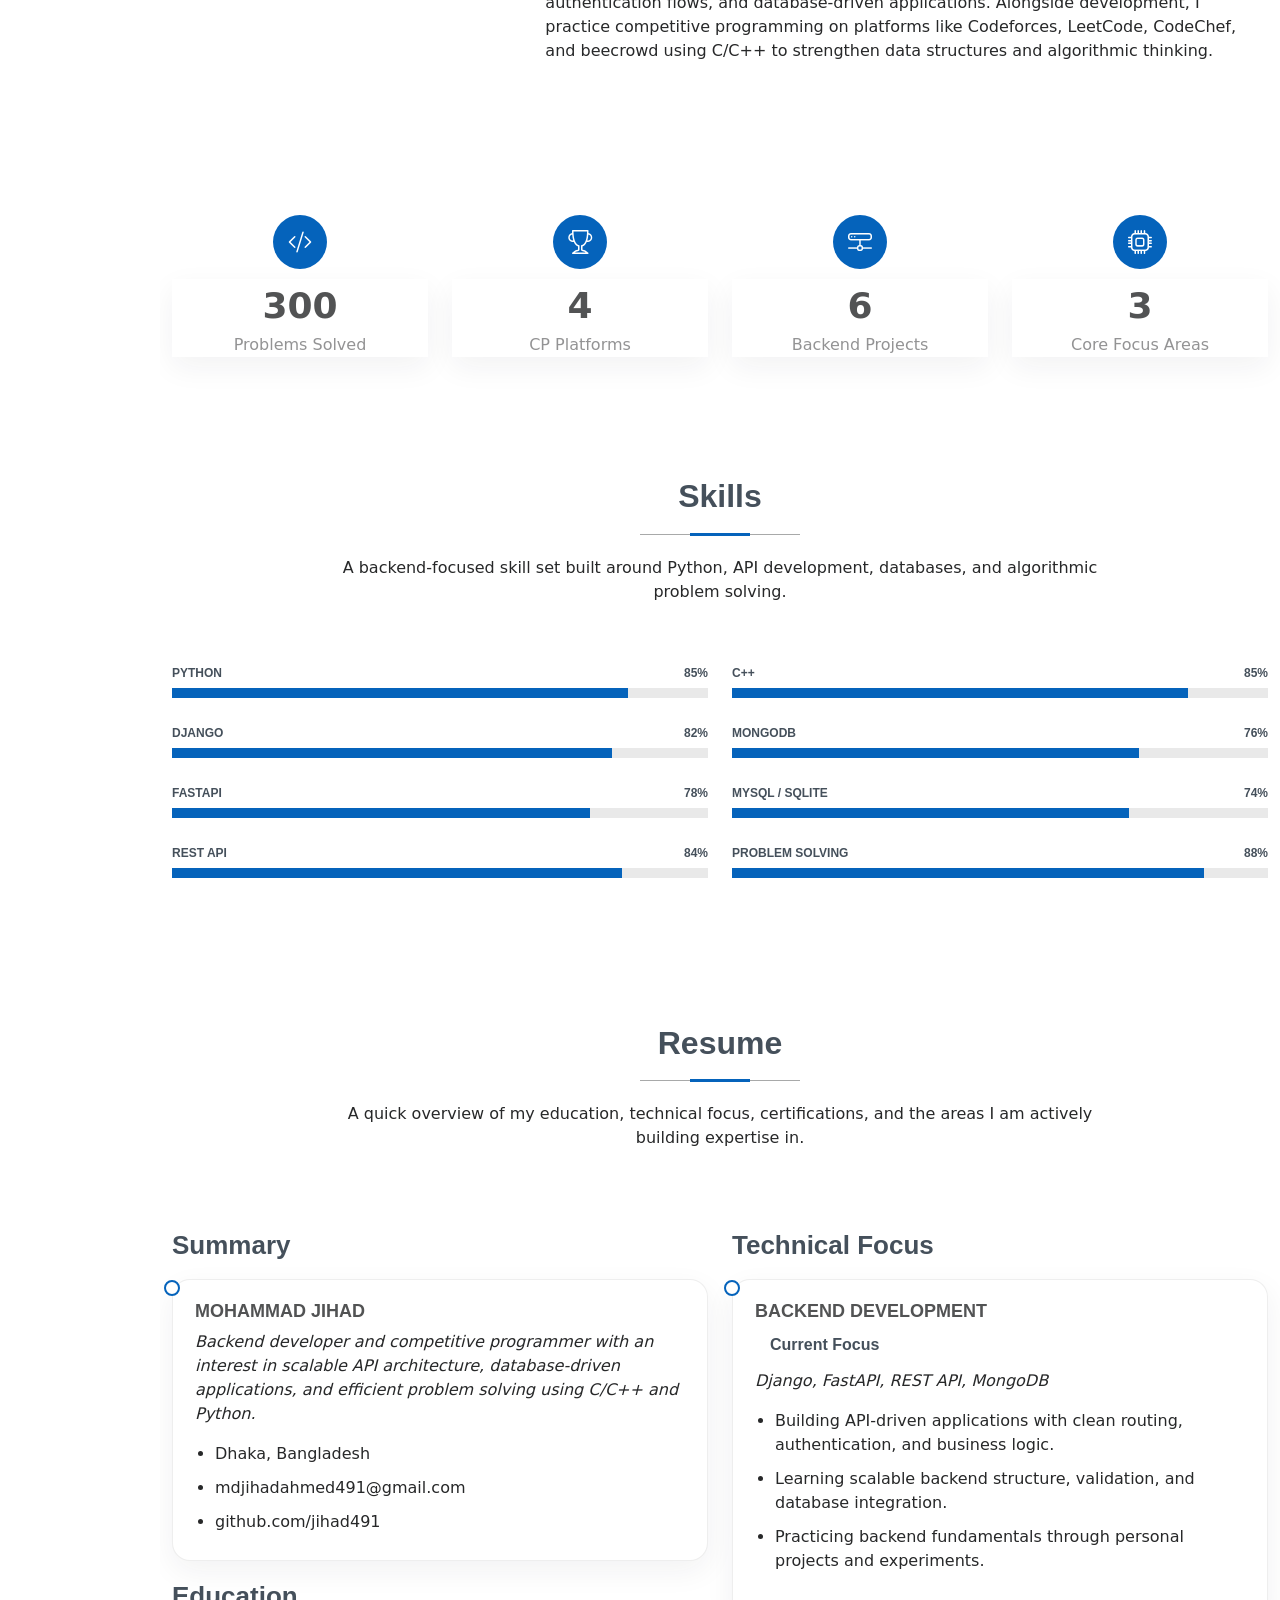
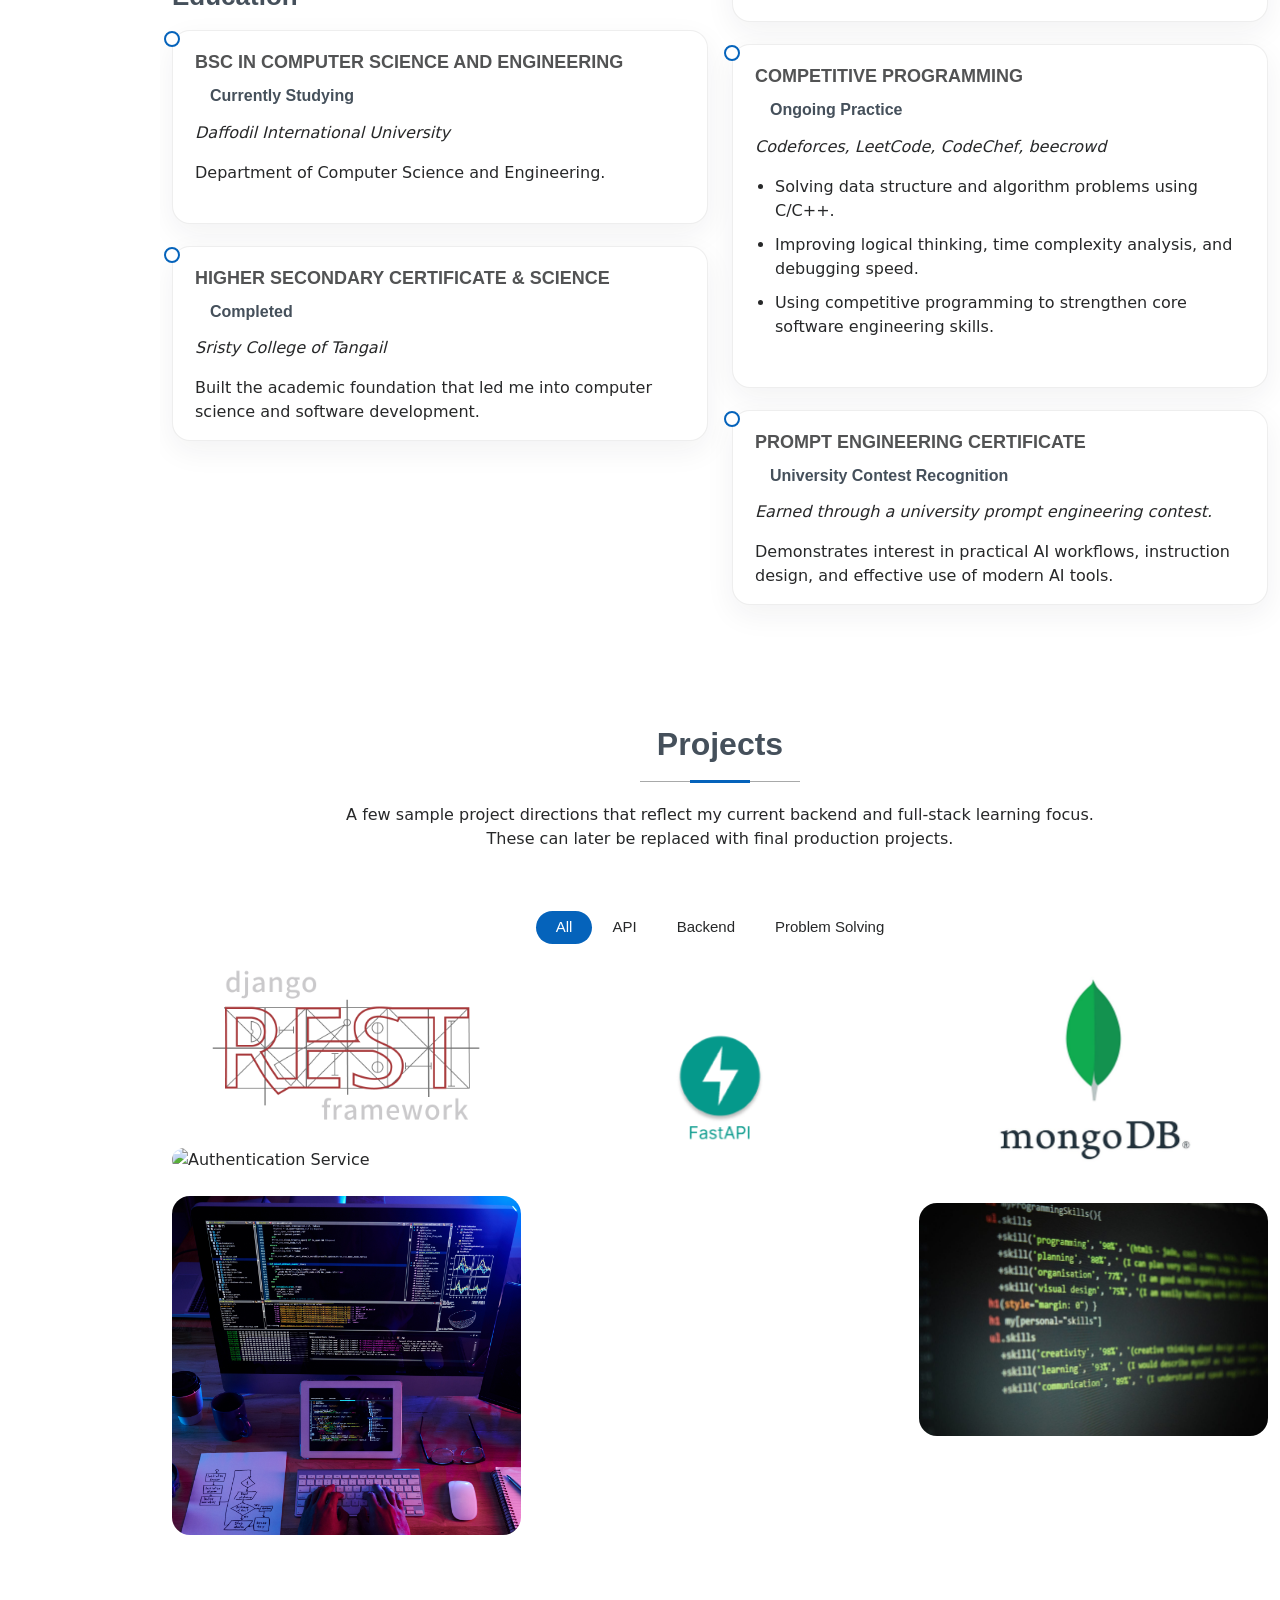
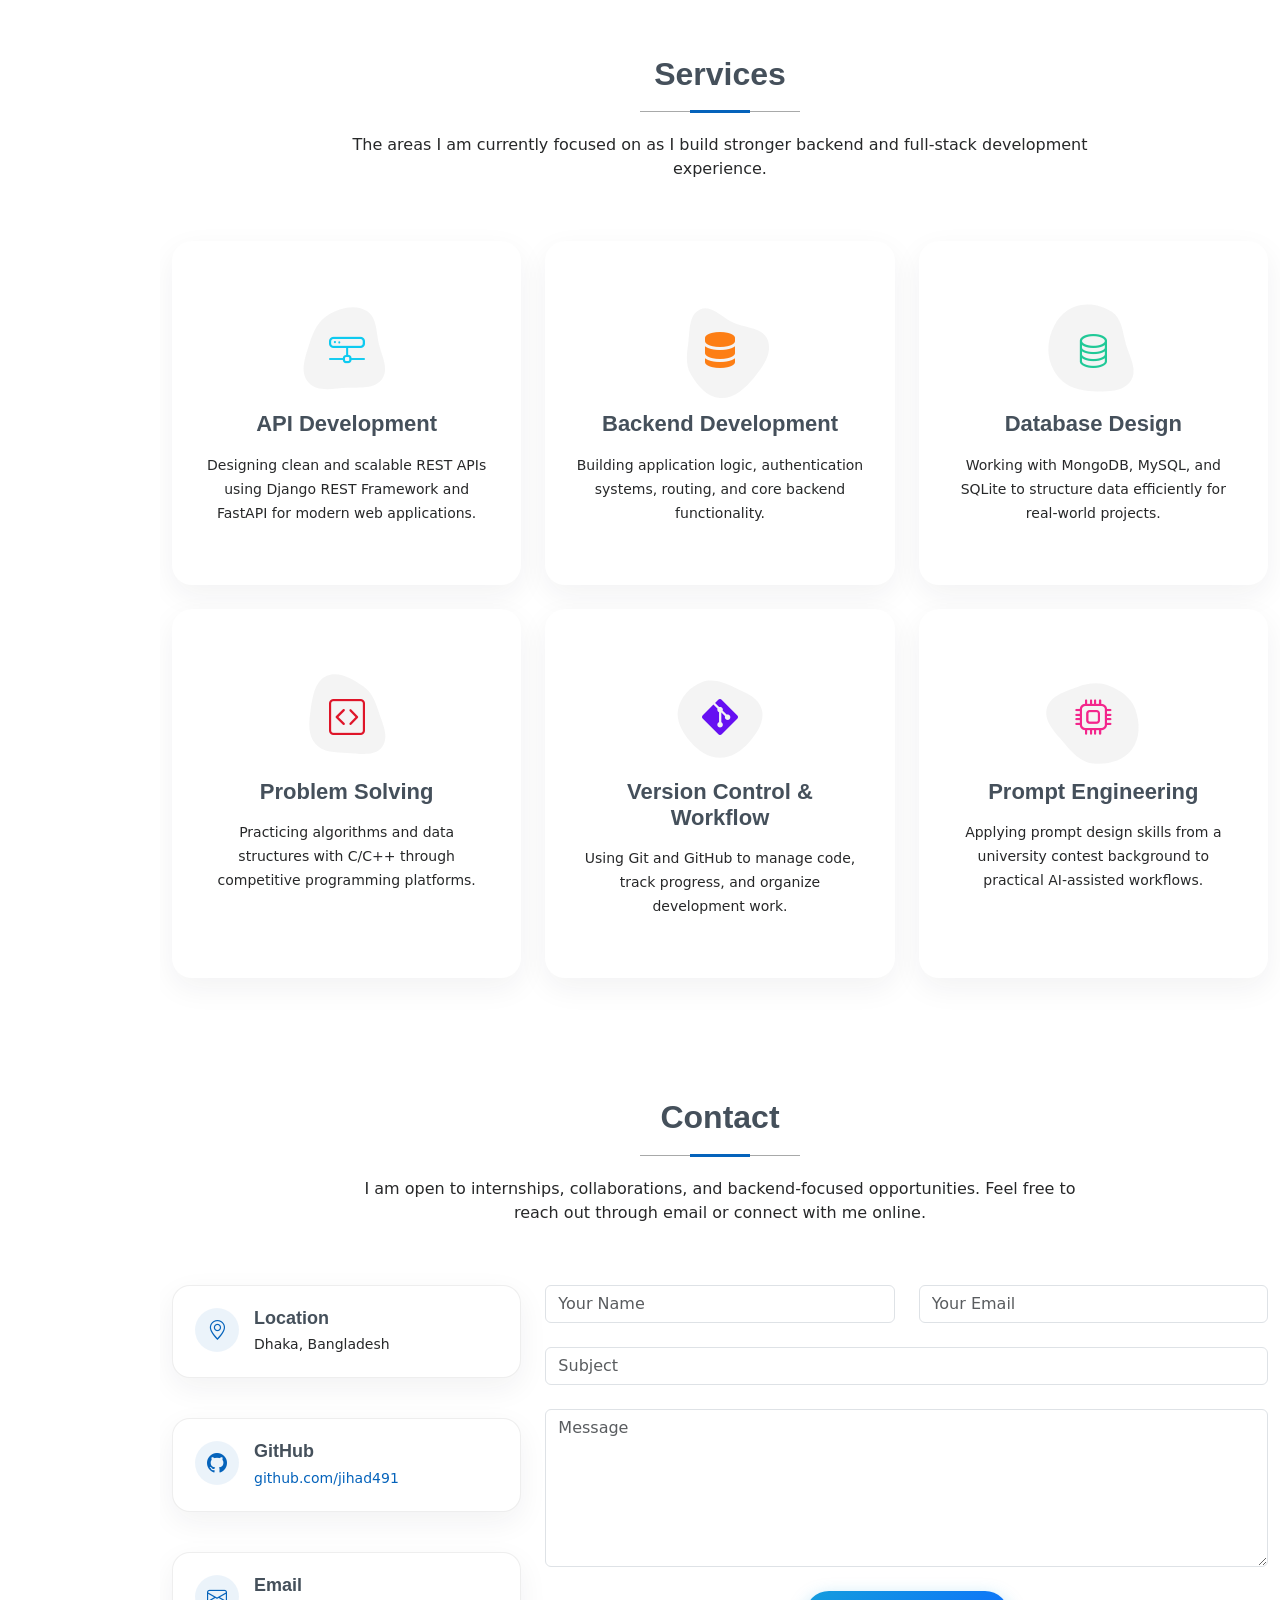
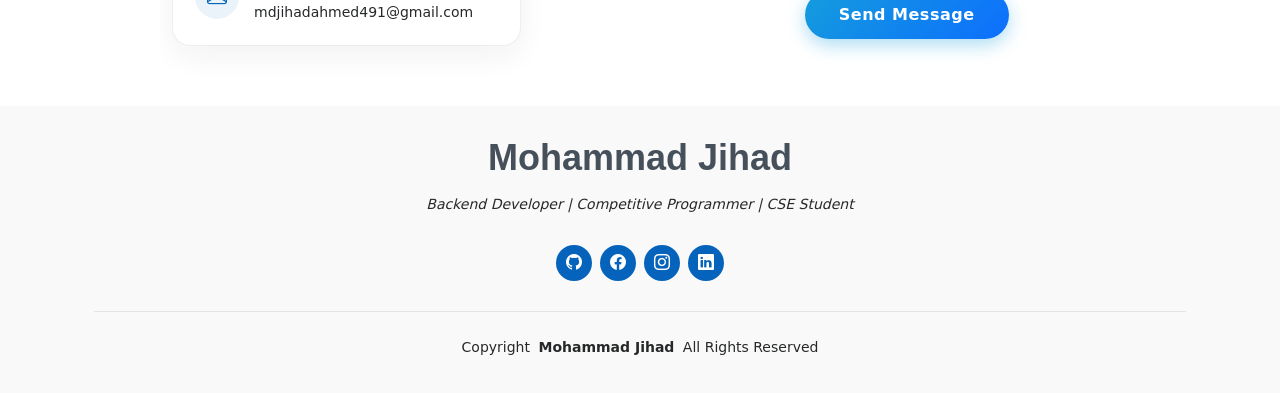
==== commit 88777e1b: "Fix social links in index.html Updated social media links in the footer section." ====
--- a/index.html
+++ b/index.html
@@ -55,7 +55,7 @@
 <div class="col-lg-9">
 <h2>Mohammad Jihad</h2>
 <p>I'm <span class="typed" data-typed-items="Backend Developer, Competitive Programmer,API Developer">Backend Developer</span><span aria-hidden="true" class="typed-cursor typed-cursor--blink"></span></p>
-<div class="social-links"><a href="https://github.com/jihad491" rel="noopener noreferrer" target="_blank"><i class="bi bi-github"></i></a><a href="https://www.facebook.com/jihad.vai.5" rel="noopener noreferrer" target="_blank"><i class="bi bi-facebook"></i></a><a href="https://www.instagram.com/jihad_491" rel="noopener noreferrer" target="_blank"><i class="bi bi-instagram"></i></a><a href="https://www.linkedin.com/in/mohammad-jihad491/" rel="noopener noreferrer" target="_blank"><i class="bi bi-linkedin"></i></a></div>
+<div class="social-links"><a href="https://github.com/jihad491" rel="noopener noreferrer" target="_blank"><i class="bi bi-github"></i></a><a href="https://www.facebook.com/jihad.vai.5" rel="noopener noreferrer" target="_blank"><i class="bi bi-facebook"></i></a><a href="https://www.instagram.com/jihad.py" rel="noopener noreferrer" target="_blank"><i class="bi bi-instagram"></i></a><a href="https://www.linkedin.com/in/mohammad-jihad491/" rel="noopener noreferrer" target="_blank"><i class="bi bi-linkedin"></i></a></div>
 </div>
 </div>
 </section><!-- /Hero Section -->
--- a/assets/css/main.css
+++ b/assets/css/main.css
@@ -1505,3 +1505,24 @@
 .contact .php-email-form {
   border-radius: 20px;
 }
+.contact form button[type="submit"] {
+  background: linear-gradient(135deg, #149ddd, #0d6efd);
+  border: none;
+  padding: 12px 34px;
+  color: #fff;
+  border-radius: 50px;
+  font-weight: 600;
+  letter-spacing: 0.5px;
+  transition: all 0.3s ease;
+  box-shadow: 0 6px 18px rgba(20,157,221,0.35);
+}
+
+.contact form button[type="submit"]:hover {
+  transform: translateY(-2px);
+  box-shadow: 0 8px 22px rgba(20,157,221,0.45);
+  background: linear-gradient(135deg, #0d6efd, #149ddd);
+}
+
+.contact form button[type="submit"]:active {
+  transform: translateY(0px);
+}
